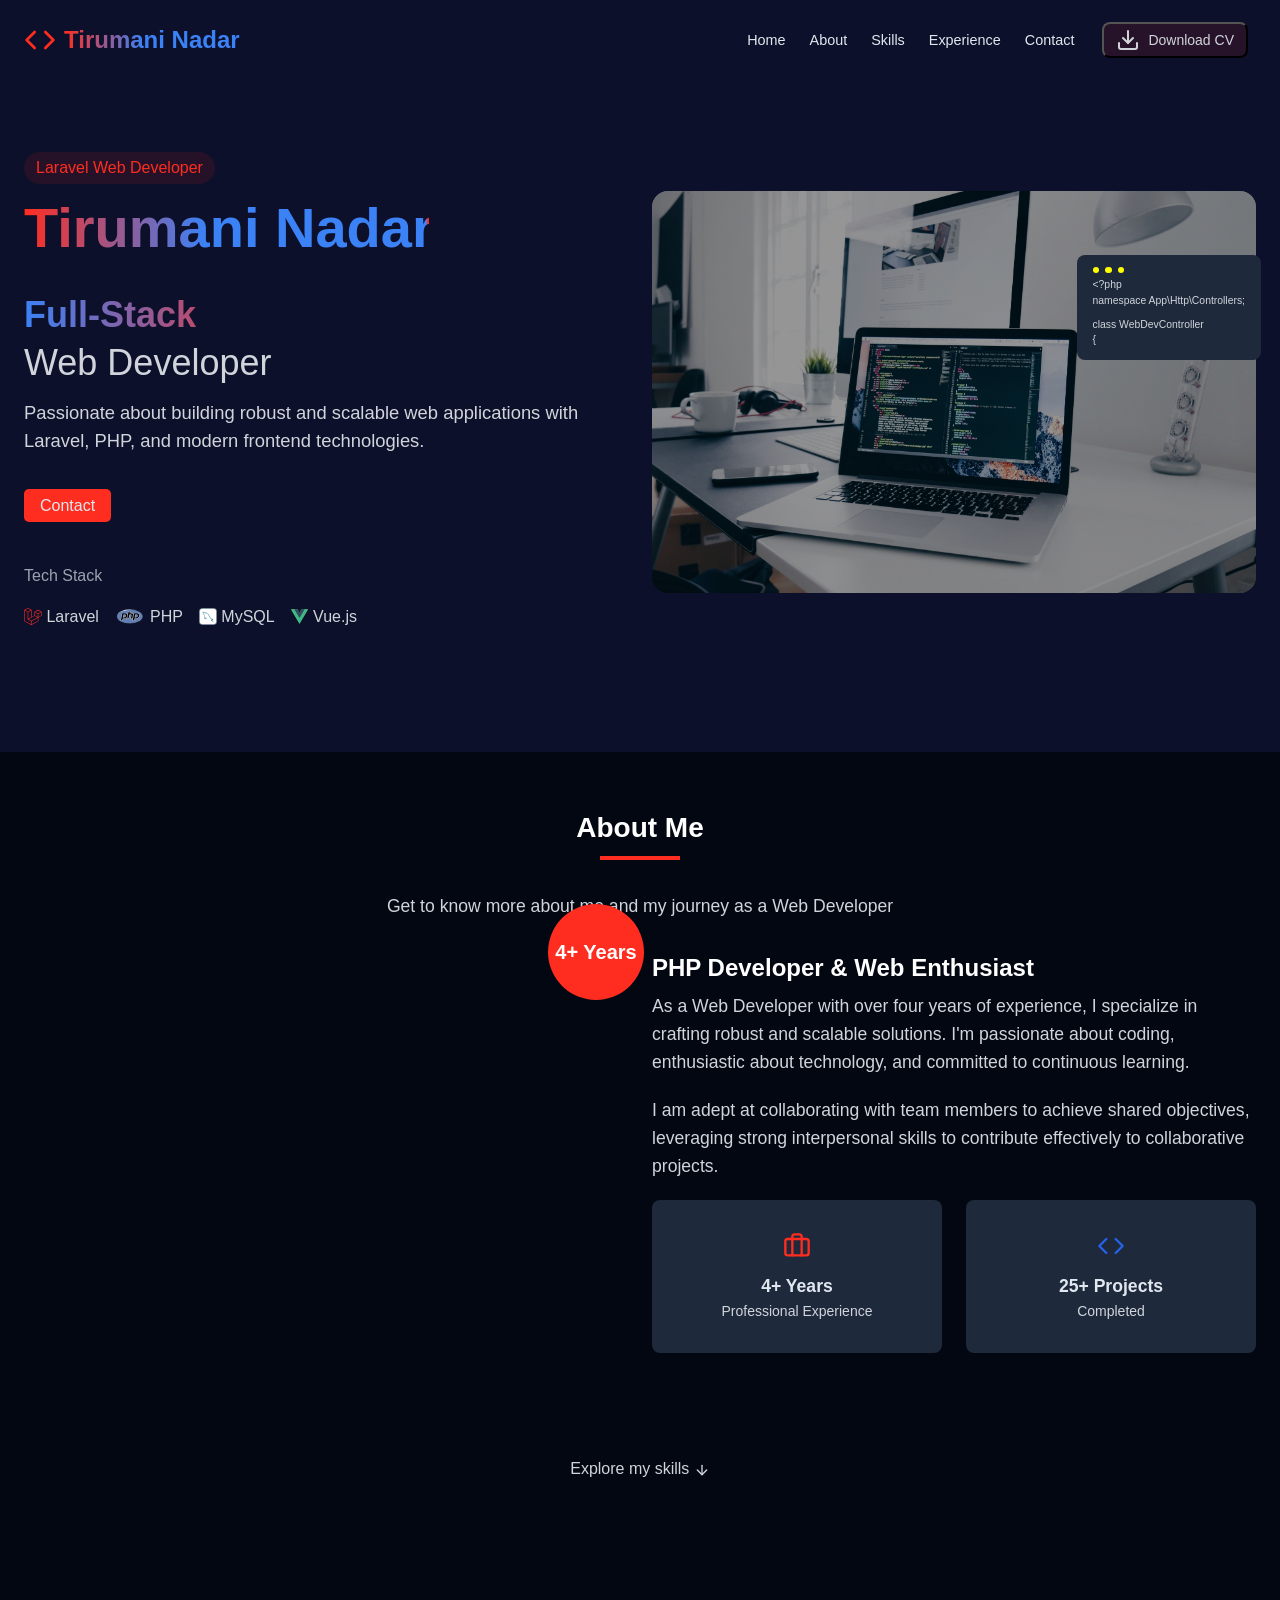
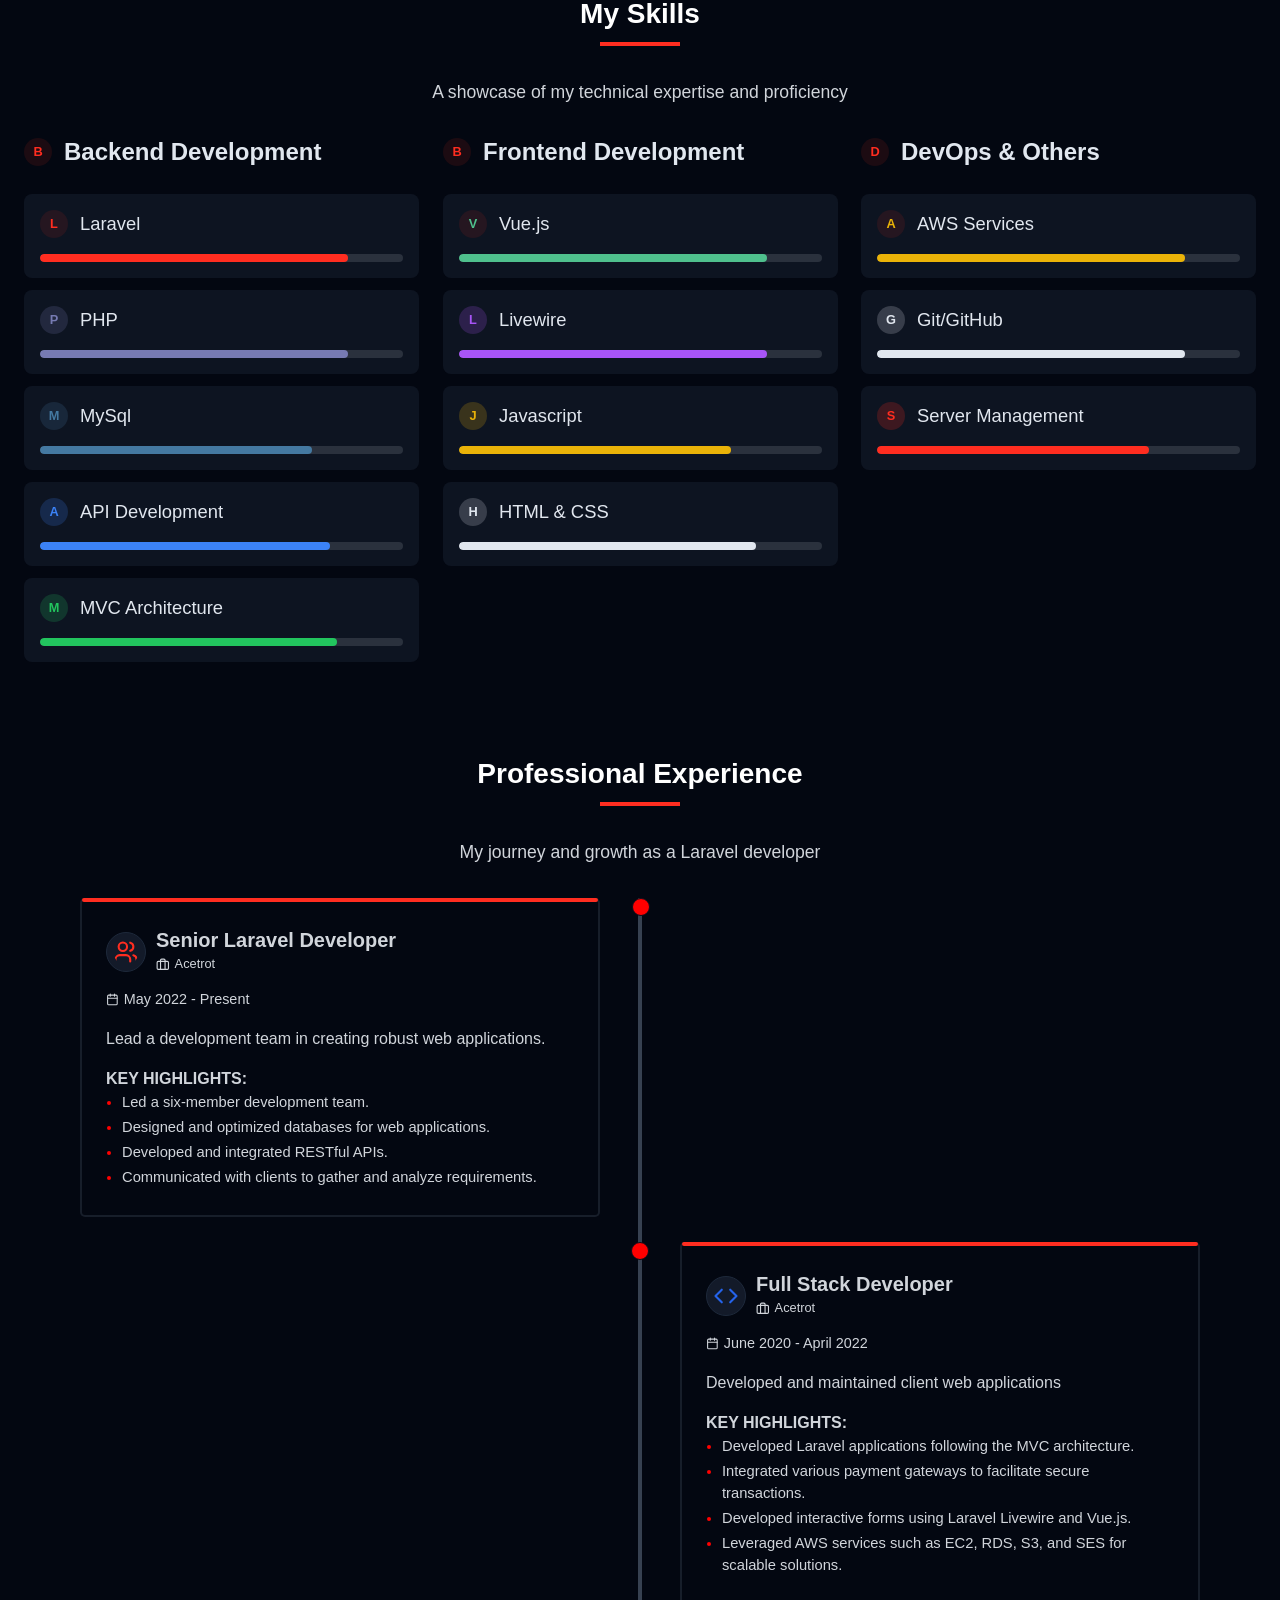
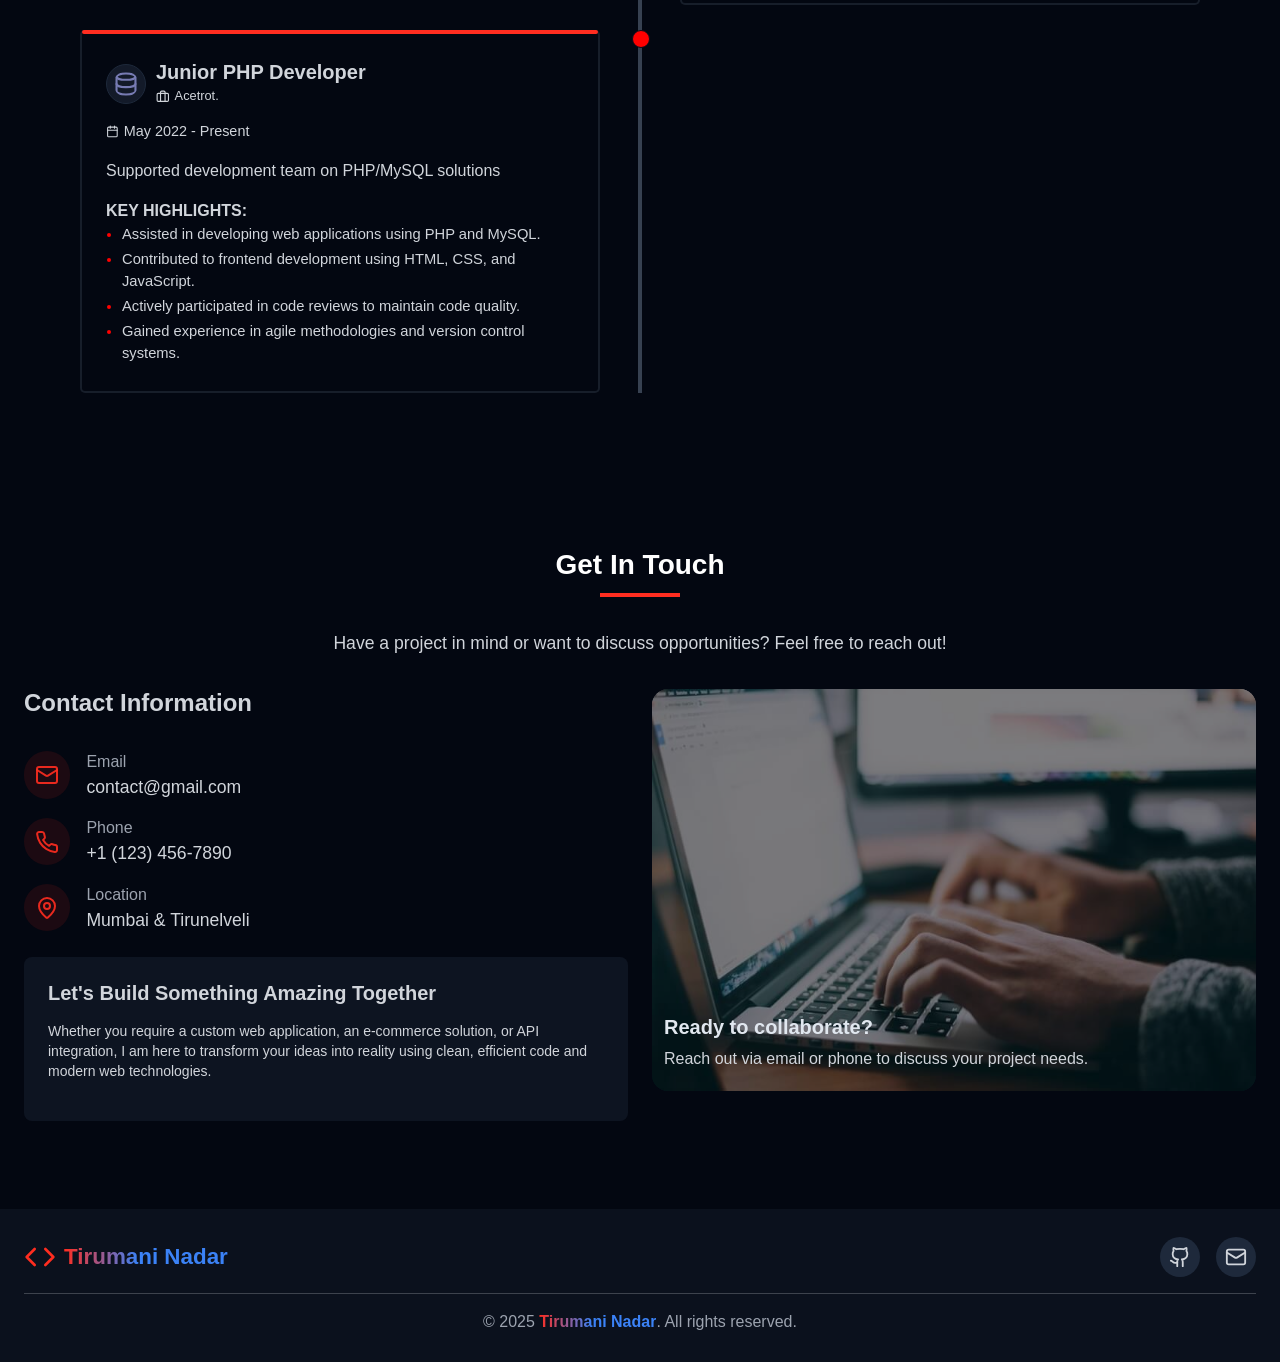
==== index.html @ fd8ce82b "text fix" ====
<!DOCTYPE html>
<html lang="en">

<head>
    <meta charset="UTF-8">
    <meta name="viewport" content="width=device-width, initial-scale=1.0">
    <title>Portpolio</title>
    <link href="https://cdn.jsdelivr.net/npm/bootstrap@5.3.5/dist/css/bootstrap.min.css" rel="stylesheet"
        integrity="sha384-SgOJa3DmI69IUzQ2PVdRZhwQ+dy64/BUtbMJw1MZ8t5HZApcHrRKUc4W0kG879m7" crossorigin="anonymous">


    <link rel="apple-touch-icon" sizes="180x180" href="./icons/fav/apple-touch-icon.png">
    <link rel="icon" type="image/png" sizes="32x32" href="./icons/fav/favicon-32x32.png">
    <link rel="icon" type="image/png" sizes="16x16" href="./icons/fav/favicon-16x16.png">
    <link rel="manifest" href="./icons/fav/site.webmanifest">

    <link rel="stylesheet" href="./css/style.css">
    <link rel="stylesheet" href="./css/style-tablet.css">
    <link rel="stylesheet" href="./css/style-mobile.css">
    <link rel="stylesheet" href="./css/style-desktop-only.css">
</head>

<body>

    <main>

        <section class="nav_section">
            <div class="nav_main">
                <div class="nav_1">
                    <a href="" class="text-decoration-none">
                        <svg xmlns="http://www.w3.org/2000/svg" width="24" height="24" viewBox="0 0 24 24" fill="none"
                            stroke="currentColor" stroke-width="2" stroke-linecap="round" stroke-linejoin="round"
                            class="nav_arrow">
                            <polyline points="16 18 22 12 16 6"></polyline>
                            <polyline points="8 6 2 12 8 18"></polyline>
                        </svg>
                        <span class="nav_main_text">Tirumani Nadar
                        </span>
                    </a>
                </div>
                <div class="nav_2">
                    <input class="side-menu" type="checkbox" id="side-menu" />
                    <label class="hamb" for="side-menu"><span class="hamb-line"></span></label>
                    <div class="nav_list">
                        <ul>
                            <li><a href="#main_section">Home</a></li>
                            <li><a href="#about_section">About</a></li>
                            <li><a href="#skills_section">Skills</a></li>
                            <li><a href="#exp_section">Experience</a></li>
                            <li><a href="#con_section">Contact</a></li>
                        </ul>
                        <div class="cv">
                            <a href="./files/Resume2025.pdf" target="_blank">
                                <button class="">
                                    <svg xmlns="http://www.w3.org/2000/svg" width="24" height="24" viewBox="0 0 24 24"
                                        fill="none" stroke="currentColor" stroke-width="2" stroke-linecap="round"
                                        stroke-linejoin="round" class="lucide lucide-download mr-2 h-4 w-4">
                                        <path d="M21 15v4a2 2 0 0 1-2 2H5a2 2 0 0 1-2-2v-4"></path>
                                        <polyline points="7 10 12 15 17 10"></polyline>
                                        <line x1="12" x2="12" y1="15" y2="3"></line>
                                    </svg>
                                    <span>Download CV</span>
                                </button>
                            </a>
                        </div>
                    </div>
                </div>
            </div>
        </section>

        <section class="main_section" id="main_section">
            <div class="main_container">
                <div class="row align-items-center mt-1 mt-md-4 mb-4">
                    <div class="col-md-6 cust-animation-div">
                        <p class="lwd_main">Laravel Web Developer</p>
                        <h1 class="tn_main text-typing">Tirumani Nadar</h1>
                        <h4 class="fs_main">Full-Stack</h4>
                        <h4 class="wd_main mb-3">Web Developer</h4>
                        <p class="desc_main pb-3">Passionate about building robust and scalable web applications with
                            Laravel, PHP, and modern
                            frontend technologies.</p>
                        <div class="btns mt-4 mb-5">
                            <a href="" class="cbtn cbtn-danger">Contact</a>
                        </div>
                        <div class="">
                            <h6 class="ts_main">Tech Stack</h6>
                            <div class="ts_list_div">
                                <div class="ts_list">
                                    <img src="img/laravel.svg" alt="">
                                    <p>Laravel</p>
                                </div>
                                <div class="ts_list">
                                    <img src="img/php.svg" alt="" class="php_svg">
                                    <p>PHP</p>
                                </div>
                                <div class="ts_list">
                                    <img src="img/mysql.svg" alt="">
                                    <p>MySQL</p>
                                </div>
                                <div class="ts_list">
                                    <img src="img/vue-js.svg" alt="">
                                    <p>Vue.js</p>
                                </div>
                            </div>
                        </div>
                    </div>
                    <div class="col-md-6 d-none d-md-block cust-animation-div">
                        <div class="main_img_div">
                            <img src="img/main.jpg" class="main_img" alt="">
                            <div class="main-img-overlay"></div>
                            <div class="main_img_card">
                                <div class="main_img_card_circle_div">
                                    <div class="red_circle"></div>
                                    <div class="yellow_circle"></div>
                                    <div class="green_circle"></div>
                                </div>
                                <div>
                                    <p class="mt-1 mb-0">
                                        &lt;?php <br>
                                        <span>namespace App\Http\Controllers;</span>
                                    </p>
                                    <p class="mb-0 mt-2">class WebDevController<br>{</p>
                                </div>
                            </div>
                        </div>
                    </div>
                </div>
            </div>
        </section>

        <section class="about_section" id="about_section">
            <div class="about_container pb-5">
                <h4 class="c_heading">About Me</h4>
                <p class="c_line"></p>
                <p class="c_description">Get to know more about me and my journey as a Web Developer</p>

                <div class="row pb-5">
                    <div class="col-md-6 mb-4 mb-md-0 cust-animation-div">
                        <div class="about_img_div">
                            <img src="img/about.jpg" alt="" class="about_img">
                            <div class="about_img_circle">4+ Years</div>
                        </div>
                    </div>
                    <div class="col-md-6 mt-5 mt-md-0 cust-animation-div">
                        <h5 class="cont_heading">PHP Developer & Web Enthusiast</h5>
                        <p class="cont_desc">As a Web Developer with over four years of experience, I specialize in
                            crafting robust and scalable solutions. I'm passionate about coding, enthusiastic about
                            technology, and committed to continuous learning.
                        </p>
                        <p class="cont_desc">I am adept at collaborating with team members to achieve shared objectives,
                            leveraging strong interpersonal skills to contribute effectively to collaborative projects.
                        </p>

                        <div class="row">
                            <div class="col-md-6">
                                <div class="as_cont">
                                    <svg xmlns="http://www.w3.org/2000/svg" width="24" height="24" viewBox="0 0 24 24"
                                        fill="none" stroke="currentColor" stroke-width="2" stroke-linecap="round"
                                        stroke-linejoin="round" class="ase_icon"
                                        data-lov-id="src/components/About.tsx:51:20" data-lov-name="BriefcaseIcon"
                                        data-component-path="src/components/About.tsx" data-component-line="51"
                                        data-component-file="About.tsx" data-component-name="BriefcaseIcon"
                                        data-component-content="%7B%22className%22%3A%22w-6%20h-6%20text-laravel%22%7D">
                                        <path d="M16 20V4a2 2 0 0 0-2-2h-4a2 2 0 0 0-2 2v16"></path>
                                        <rect width="20" height="14" x="2" y="6" rx="2"></rect>
                                    </svg>
                                    <h5 class="as_heading">4+ Years</h5>
                                    <p class="as_description mb-0">Professional Experience</p>
                                </div>
                            </div>
                            <div class="col-md-6">
                                <div class="as_cont">
                                    <svg xmlns="http://www.w3.org/2000/svg" width="24" height="24" viewBox="0 0 24 24"
                                        fill="none" stroke="currentColor" stroke-width="2" stroke-linecap="round"
                                        stroke-linejoin="round" class="asp_icon"
                                        data-lov-id="src/components/About.tsx:61:20" data-lov-name="Code"
                                        data-component-path="src/components/About.tsx" data-component-line="61"
                                        data-component-file="About.tsx" data-component-name="Code"
                                        data-component-content="%7B%22className%22%3A%22w-6%20h-6%20text-blue-600%22%7D">
                                        <polyline points="16 18 22 12 16 6"></polyline>
                                        <polyline points="8 6 2 12 8 18"></polyline>
                                    </svg>
                                    <h5 class="as_heading">25+ Projects</h5>
                                    <p class="as_description mb-0">Completed</p>
                                </div>
                            </div>
                        </div>
                    </div>
                </div>
                <div class="a_end mt-4 pb-2 cust-animation-div">
                    <a href="#skills_section">
                        <span>Explore my skills
                        </span>
                        <svg xmlns="http://www.w3.org/2000/svg" width="24" height="24" viewBox="0 0 24 24" fill="none"
                            stroke="currentColor" stroke-width="2" stroke-linecap="round" stroke-linejoin="round"
                            class="ems_svg animate-bounce" data-lov-id="src/components/About.tsx:74:12"
                            data-lov-name="ArrowDown" data-component-path="src/components/About.tsx"
                            data-component-line="74" data-component-file="About.tsx" data-component-name="ArrowDown"
                            data-component-content="%7B%22className%22%3A%22w-4%20h-4%20animate-bounce%22%7D">
                            <path d="M12 5v14"></path>
                            <path d="m19 12-7 7-7-7"></path>
                        </svg>
                    </a>
                </div>
            </div>
        </section>

        <section class="skills_section" id="skills_section">
            <div class="skills_container pb-1 pb-md-4">
                <h4 class="c_heading">My Skills</h4>
                <p class="c_line"></p>
                <p class="c_description">A showcase of my technical expertise and proficiency</p>

                <div class="skill_div">
                    <div class="row">

                        <div class="col-md-4 mb-5 mb-md-0 cust-animation-div">
                            <div class="sk_heading d-flex align-items-center">
                                <div class="sk_inital">
                                    <span>B</span>
                                </div>
                                <p class="mb-0">Backend Development</p>
                            </div>

                            <div class="sk_list_div">
                                <div class="sk_list_card">
                                    <div class="d-flex align-items-center">
                                        <div class="sk_inital bg-sk-red-50">
                                            <span class="text-sk-red-100">L</span>
                                        </div>
                                        <p class="mb-0">Laravel</p>
                                    </div>
                                    <div class="sk_range_div">
                                        <div class="sk_range bg-sk-red-100" style="width: 85%;"></div>
                                    </div>
                                </div>
                                <div class="sk_list_card">
                                    <div class="d-flex align-items-center">
                                        <div class="sk_inital bg-sk-light-voilet-20">
                                            <span class="text-sk-light-voilet-100">P</span>
                                        </div>
                                        <p class="mb-0">PHP</p>
                                    </div>
                                    <div class="sk_range_div">
                                        <div class="sk_range bg-sk-light-voilet-100" style="width: 85%;"></div>
                                    </div>
                                </div>
                                <div class="sk_list_card">
                                    <div class="d-flex align-items-center">
                                        <div class="sk_inital bg-sk-light-blue-20">
                                            <span class="text-sk-light-blue-100">M</span>
                                        </div>
                                        <p class="mb-0">MySql</p>
                                    </div>
                                    <div class="sk_range_div">
                                        <div class="sk_range bg-sk-light-blue-100" style="width: 75%;"></div>
                                    </div>
                                </div>
                                <div class="sk_list_card">
                                    <div class="d-flex align-items-center">
                                        <div class="sk_inital bg-sk-dark-blue-20">
                                            <span class="text-sk-dark-blue-100">A</span>
                                        </div>
                                        <p class="mb-0">API Development</p>
                                    </div>
                                    <div class="sk_range_div">
                                        <div class="sk_range bg-sk-dark-blue-100" style="width: 80%;"></div>
                                    </div>
                                </div>
                                <div class="sk_list_card">
                                    <div class="d-flex align-items-center">
                                        <div class="sk_inital bg-sk-dark-green-20">
                                            <span class="text-sk-dark-green-100">M</span>
                                        </div>
                                        <p class="mb-0">MVC Architecture</p>
                                    </div>
                                    <div class="sk_range_div">
                                        <div class="sk_range bg-sk-dark-green-100" style="width: 82%;"></div>
                                    </div>
                                </div>

                            </div>
                        </div>

                        <div class="col-md-4 mb-5 mb-md-0 cust-animation-div">
                            <div class="sk_heading d-flex align-items-center">
                                <div class="sk_inital">
                                    <span>B</span>
                                </div>
                                <p class="mb-0">Frontend Development</p>
                            </div>

                            <div class="sk_list_div">
                                <div class="sk_list_card">
                                    <div class="d-flex align-items-center">
                                        <div class="sk_inital bg-sk-green-50">
                                            <span class="text-sk-green-100">V</span>
                                        </div>
                                        <p class="mb-0">Vue.js</p>
                                    </div>
                                    <div class="sk_range_div">
                                        <div class="sk_range bg-sk-green-100" style="width: 85%;"></div>
                                    </div>
                                </div>
                                <div class="sk_list_card">
                                    <div class="d-flex align-items-center">
                                        <div class="sk_inital bg-sk-voilet-20">
                                            <span class="text-sk-voilet-100">L</span>
                                        </div>
                                        <p class="mb-0">Livewire</p>
                                    </div>
                                    <div class="sk_range_div">
                                        <div class="sk_range bg-sk-voilet-100" style="width: 85%;"></div>
                                    </div>
                                </div>
                                <div class="sk_list_card">
                                    <div class="d-flex align-items-center">
                                        <div class="sk_inital bg-sk-yellow-20">
                                            <span class="text-sk-yellow-100">J</span>
                                        </div>
                                        <p class="mb-0">Javascript</p>
                                    </div>
                                    <div class="sk_range_div">
                                        <div class="sk_range bg-sk-yellow-100" style="width: 75%;"></div>
                                    </div>
                                </div>
                                <!-- <div class="sk_list_card">
                                    <div class="d-flex align-items-center">
                                        <div class="sk_inital bg-sk-light-green-20">
                                            <span class="text-sk-light-green-100">T</span>
                                        </div>
                                        <p class="mb-0">Tailwind CSS</p>
                                    </div>
                                    <div class="sk_range_div">
                                        <div class="sk_range bg-sk-light-green-100" style="width: 80%;"></div>
                                    </div>
                                </div> -->
                                <div class="sk_list_card">
                                    <div class="d-flex align-items-center">
                                        <div class="sk_inital bg-sk-white-20">
                                            <span class="text-sk-white-100">H</span>
                                        </div>
                                        <p class="mb-0">HTML & CSS</p>
                                    </div>
                                    <div class="sk_range_div">
                                        <div class="sk_range bg-sk-white-100" style="width: 82%;"></div>
                                    </div>
                                </div>

                            </div>
                        </div>

                        <div class="col-md-4 mb-0 mb-md-0 cust-animation-div">
                            <div class="sk_heading d-flex align-items-center">
                                <div class="sk_inital">
                                    <span>D</span>
                                </div>
                                <p class="mb-0">DevOps & Others</p>
                            </div>

                            <div class="sk_list_div">
                                <div class="sk_list_card">
                                    <div class="d-flex align-items-center">
                                        <div class="sk_inital bg-sk-yellow-50">
                                            <span class="text-sk-yellow-100">A</span>
                                        </div>
                                        <p class="mb-0">AWS Services</p>
                                    </div>
                                    <div class="sk_range_div">
                                        <div class="sk_range bg-sk-yellow-100" style="width: 85%;"></div>
                                    </div>
                                </div>
                                <div class="sk_list_card">
                                    <div class="d-flex align-items-center">
                                        <div class="sk_inital bg-sk-white-20">
                                            <span class="text-sk-white-100">G</span>
                                        </div>
                                        <p class="mb-0">Git/GitHub</p>
                                    </div>
                                    <div class="sk_range_div">
                                        <div class="sk_range bg-sk-white-100" style="width: 85%;"></div>
                                    </div>
                                </div>
                                <div class="sk_list_card">
                                    <div class="d-flex align-items-center">
                                        <div class="sk_inital bg-sk-red-20">
                                            <span class="text-sk-red-100">S</span>
                                        </div>
                                        <p class="mb-0">Server Management</p>
                                    </div>
                                    <div class="sk_range_div">
                                        <div class="sk_range bg-sk-red-100" style="width: 75%;"></div>
                                    </div>
                                </div>

                            </div>
                        </div>

                    </div>

                </div>
            </div>
        </section>

        <section class="exp_section" id="exp_section">
            <div class="exp_container pb-1 pb-md-5">
                <h4 class="c_heading">Professional Experience</h4>
                <p class="c_line"></p>
                <p class="c_description">My journey and growth as a Laravel developer</p>
                <div class="pb-0 pb-md-5">
                    <div class="timeline">

                        <div class="timeline-item timeline-left">
                            <div class="timeline_card cust-animation-div">
                                <div class="timeline_red_line"></div>
                                <div class="timeline_card_content">
                                    <div class="d-flex mb-0">
                                        <svg xmlns="http://www.w3.org/2000/svg" width="24" height="24"
                                            viewBox="0 0 24 24" fill="none" stroke="currentColor" stroke-width="2"
                                            stroke-linecap="round" stroke-linejoin="round" class="exp_icon"
                                            data-lov-id="src/components/Experience.tsx:30:12" data-lov-name="Users"
                                            data-component-path="src/components/Experience.tsx" data-component-line="30"
                                            data-component-file="Experience.tsx" data-component-name="Users"
                                            data-component-content="%7B%22className%22%3A%22h-6%20w-6%20text-laravel%22%7D">
                                            <path d="M16 21v-2a4 4 0 0 0-4-4H6a4 4 0 0 0-4 4v2"></path>
                                            <circle cx="9" cy="7" r="4"></circle>
                                            <path d="M22 21v-2a4 4 0 0 0-3-3.87"></path>
                                            <path d="M16 3.13a4 4 0 0 1 0 7.75"></path>
                                        </svg>
                                        <div>
                                            <h3 class="mb-0">Senior Laravel Developer</h3>
                                            <div class="d-flex cust-exp-off">
                                                <svg xmlns="http://www.w3.org/2000/svg" width="24" height="24"
                                                    viewBox="0 0 24 24" fill="none" stroke="currentColor"
                                                    stroke-width="2" stroke-linecap="round" stroke-linejoin="round"
                                                    class="exp-case-icon"
                                                    data-lov-id="src/components/Experience.tsx:102:30"
                                                    data-lov-name="BriefcaseIcon"
                                                    data-component-path="src/components/Experience.tsx"
                                                    data-component-line="102" data-component-file="Experience.tsx"
                                                    data-component-name="BriefcaseIcon"
                                                    data-component-content="%7B%22className%22%3A%22h-4%20w-4%20text-gray-400%20mr-1%22%7D">
                                                    <path d="M16 20V4a2 2 0 0 0-2-2h-4a2 2 0 0 0-2 2v16"></path>
                                                    <rect width="20" height="14" x="2" y="6" rx="2"></rect>
                                                </svg>
                                                <p>Acetrot</p>
                                            </div>
                                        </div>
                                    </div>
                                    <div class="exp_off">
                                        <svg xmlns="http://www.w3.org/2000/svg" width="24" height="24"
                                            viewBox="0 0 24 24" fill="none" stroke="currentColor" stroke-width="2"
                                            stroke-linecap="round" stroke-linejoin="round" class=""
                                            data-lov-id="src/components/Experience.tsx:110:26"
                                            data-lov-name="CalendarIcon"
                                            data-component-path="src/components/Experience.tsx"
                                            data-component-line="110" data-component-file="Experience.tsx"
                                            data-component-name="CalendarIcon"
                                            data-component-content="%7B%22className%22%3A%22h-4%20w-4%20text-gray-400%20mr-2%22%7D">
                                            <path d="M8 2v4"></path>
                                            <path d="M16 2v4"></path>
                                            <rect width="18" height="18" x="3" y="4" rx="2"></rect>
                                            <path d="M3 10h18"></path>
                                        </svg>
                                        <p>May 2022 - Present</p>
                                    </div>
                                    <p>Lead a development team in creating robust web applications.</p>
                                    <strong class="mb-5">KEY HIGHLIGHTS:</strong>
                                    <ul class="exp_details_list">
                                        <li>Led a six-member development team.</li>
                                        <li>Designed and optimized databases for web applications.</li>
                                        <li>Developed and integrated RESTful APIs.</li>
                                        <li>Communicated with clients to gather and analyze requirements.</li>
                                    </ul>
                                </div>
                            </div>
                        </div>

                        <div class="timeline-item timeline-right">
                            <div class="timeline_card cust-animation-div">
                                <div class="timeline_red_line"></div>
                                <div class="timeline_card_content">
                                    <div class="d-flex mb-0">
                                        <svg xmlns="http://www.w3.org/2000/svg" width="24" height="24"
                                            viewBox="0 0 24 24" fill="none" stroke="currentColor" stroke-width="2"
                                            stroke-linecap="round" stroke-linejoin="round" class="exp_icon ico-blue"
                                            data-lov-id="src/components/Experience.tsx:44:12" data-lov-name="Code"
                                            data-component-path="src/components/Experience.tsx" data-component-line="44"
                                            data-component-file="Experience.tsx" data-component-name="Code"
                                            data-component-content="%7B%22className%22%3A%22h-6%20w-6%20text-blue-600%22%7D">
                                            <polyline points="16 18 22 12 16 6"></polyline>
                                            <polyline points="8 6 2 12 8 18"></polyline>
                                        </svg>
                                        <div>
                                            <h3 class="mb-0">Full Stack Developer</h3>
                                            <div class="d-flex cust-exp-off">
                                                <svg xmlns="http://www.w3.org/2000/svg" width="24" height="24"
                                                    viewBox="0 0 24 24" fill="none" stroke="currentColor"
                                                    stroke-width="2" stroke-linecap="round" stroke-linejoin="round"
                                                    class="exp-case-icon"
                                                    data-lov-id="src/components/Experience.tsx:102:30"
                                                    data-lov-name="BriefcaseIcon"
                                                    data-component-path="src/components/Experience.tsx"
                                                    data-component-line="102" data-component-file="Experience.tsx"
                                                    data-component-name="BriefcaseIcon"
                                                    data-component-content="%7B%22className%22%3A%22h-4%20w-4%20text-gray-400%20mr-1%22%7D">
                                                    <path d="M16 20V4a2 2 0 0 0-2-2h-4a2 2 0 0 0-2 2v16"></path>
                                                    <rect width="20" height="14" x="2" y="6" rx="2"></rect>
                                                </svg>
                                                <p>Acetrot</p>
                                            </div>
                                        </div>
                                    </div>
                                    <div class="exp_off">
                                        <svg xmlns="http://www.w3.org/2000/svg" width="24" height="24"
                                            viewBox="0 0 24 24" fill="none" stroke="currentColor" stroke-width="2"
                                            stroke-linecap="round" stroke-linejoin="round" class=""
                                            data-lov-id="src/components/Experience.tsx:110:26"
                                            data-lov-name="CalendarIcon"
                                            data-component-path="src/components/Experience.tsx"
                                            data-component-line="110" data-component-file="Experience.tsx"
                                            data-component-name="CalendarIcon"
                                            data-component-content="%7B%22className%22%3A%22h-4%20w-4%20text-gray-400%20mr-2%22%7D">
                                            <path d="M8 2v4"></path>
                                            <path d="M16 2v4"></path>
                                            <rect width="18" height="18" x="3" y="4" rx="2"></rect>
                                            <path d="M3 10h18"></path>
                                        </svg>
                                        <p>June 2020 - April 2022</p>
                                    </div>
                                    <p>Developed and maintained client web applications</p>
                                    <strong class="mb-5">KEY HIGHLIGHTS:</strong>
                                    <ul class="exp_details_list">
                                        <li>Developed Laravel applications following the MVC architecture.</li>
                                        <li>Integrated various payment gateways to facilitate secure transactions.</li>
                                        <li>Developed interactive forms using Laravel Livewire and Vue.js.</li>
                                        <li>Leveraged AWS services such as EC2, RDS, S3, and SES for scalable solutions.
                                        </li>
                                    </ul>
                                </div>
                            </div>
                        </div>

                        <div class="timeline-item timeline-left">
                            <div class="timeline_card cust-animation-div">
                                <div class="timeline_red_line"></div>
                                <div class="timeline_card_content">
                                    <div class="d-flex mb-0">
                                        <svg xmlns="http://www.w3.org/2000/svg" width="24" height="24"
                                            viewBox="0 0 24 24" fill="none" stroke="currentColor" stroke-width="2"
                                            stroke-linecap="round" stroke-linejoin="round" class="exp_icon ico-voilet"
                                            data-lov-id="src/components/Experience.tsx:58:12" data-lov-name="Database"
                                            data-component-path="src/components/Experience.tsx" data-component-line="58"
                                            data-component-file="Experience.tsx" data-component-name="Database"
                                            data-component-content="%7B%22className%22%3A%22h-6%20w-6%20text-php%22%7D">
                                            <ellipse cx="12" cy="5" rx="9" ry="3"></ellipse>
                                            <path d="M3 5V19A9 3 0 0 0 21 19V5"></path>
                                            <path d="M3 12A9 3 0 0 0 21 12"></path>
                                        </svg>
                                        <div>
                                            <h3 class="mb-0">Junior PHP Developer</h3>
                                            <div class="d-flex cust-exp-off">
                                                <svg xmlns="http://www.w3.org/2000/svg" width="24" height="24"
                                                    viewBox="0 0 24 24" fill="none" stroke="currentColor"
                                                    stroke-width="2" stroke-linecap="round" stroke-linejoin="round"
                                                    class="exp-case-icon"
                                                    data-lov-id="src/components/Experience.tsx:102:30"
                                                    data-lov-name="BriefcaseIcon"
                                                    data-component-path="src/components/Experience.tsx"
                                                    data-component-line="102" data-component-file="Experience.tsx"
                                                    data-component-name="BriefcaseIcon"
                                                    data-component-content="%7B%22className%22%3A%22h-4%20w-4%20text-gray-400%20mr-1%22%7D">
                                                    <path d="M16 20V4a2 2 0 0 0-2-2h-4a2 2 0 0 0-2 2v16"></path>
                                                    <rect width="20" height="14" x="2" y="6" rx="2"></rect>
                                                </svg>
                                                <p>Acetrot.</p>
                                            </div>
                                        </div>
                                    </div>
                                    <div class="exp_off">
                                        <svg xmlns="http://www.w3.org/2000/svg" width="24" height="24"
                                            viewBox="0 0 24 24" fill="none" stroke="currentColor" stroke-width="2"
                                            stroke-linecap="round" stroke-linejoin="round" class=""
                                            data-lov-id="src/components/Experience.tsx:110:26"
                                            data-lov-name="CalendarIcon"
                                            data-component-path="src/components/Experience.tsx"
                                            data-component-line="110" data-component-file="Experience.tsx"
                                            data-component-name="CalendarIcon"
                                            data-component-content="%7B%22className%22%3A%22h-4%20w-4%20text-gray-400%20mr-2%22%7D">
                                            <path d="M8 2v4"></path>
                                            <path d="M16 2v4"></path>
                                            <rect width="18" height="18" x="3" y="4" rx="2"></rect>
                                            <path d="M3 10h18"></path>
                                        </svg>
                                        <p>May 2022 - Present</p>
                                    </div>
                                    <p>Supported development team on PHP/MySQL solutions</p>
                                    <strong class="mb-5">KEY HIGHLIGHTS:</strong>
                                    <ul class="exp_details_list">
                                        <li>Assisted in developing web applications using PHP and MySQL.</li>
                                        <li>Contributed to frontend development using HTML, CSS, and JavaScript.</li>
                                        <li>Actively participated in code reviews to maintain code quality.</li>
                                        <li>Gained experience in agile methodologies and version control systems.</li>
                                    </ul>
                                </div>
                            </div>
                        </div>

                    </div>
                </div>
            </div>
        </section>

        <section class="con_section" id="con_section">
            <div class="con_container pb-1 pb-md-4">
                <h3 class="c_heading">Get In Touch</h3>
                <p class="c_line"></p>
                <p class="c_description">Have a project in mind or want to discuss opportunities? Feel free to reach
                    out!</p>
                <div class="pb-0 pb-md-5">
                    <dic class="row">
                        <div class="col-md-6 cust-animation-div con-div-1">
                            <div>
                                <h4 class="con_head_1">Contact Information</h4>
                                <div class="mb-3">
                                    <div class="d-flex align-items-center">
                                        <div class="con_ico">
                                            <svg xmlns="http://www.w3.org/2000/svg" width="24" height="24"
                                                viewBox="0 0 24 24" fill="none" stroke="currentColor" stroke-width="2"
                                                stroke-linecap="round" stroke-linejoin="round"
                                                class="lucide lucide-mail h-5 w-5 text-laravel"
                                                data-lov-id="src/components/Contact.tsx:61:18" data-lov-name="Mail"
                                                data-component-path="src/components/Contact.tsx"
                                                data-component-line="61" data-component-file="Contact.tsx"
                                                data-component-name="Mail"
                                                data-component-content="%7B%22className%22%3A%22h-5%20w-5%20text-laravel%22%7D">
                                                <rect width="20" height="16" x="2" y="4" rx="2"></rect>
                                                <path d="m22 7-8.97 5.7a1.94 1.94 0 0 1-2.06 0L2 7"></path>
                                            </svg>
                                        </div>
                                        <div class="">
                                            <p class="ct_head_sub_1">Email</p>
                                            <p class="ct_head_sub_2"><a href="">contact@gmail.com</a></p>
                                        </div>
                                    </div>
                                </div>
                                <div class="mb-3">
                                    <div class="d-flex align-items-center">
                                        <div class="con_ico">
                                            <svg xmlns="http://www.w3.org/2000/svg" width="24" height="24"
                                                viewBox="0 0 24 24" fill="none" stroke="currentColor" stroke-width="2"
                                                stroke-linecap="round" stroke-linejoin="round"
                                                class="lucide lucide-phone h-5 w-5 text-laravel"
                                                data-lov-id="src/components/Contact.tsx:71:18" data-lov-name="Phone"
                                                data-component-path="src/components/Contact.tsx"
                                                data-component-line="71" data-component-file="Contact.tsx"
                                                data-component-name="Phone"
                                                data-component-content="%7B%22className%22%3A%22h-5%20w-5%20text-laravel%22%7D">
                                                <path
                                                    d="M22 16.92v3a2 2 0 0 1-2.18 2 19.79 19.79 0 0 1-8.63-3.07 19.5 19.5 0 0 1-6-6 19.79 19.79 0 0 1-3.07-8.67A2 2 0 0 1 4.11 2h3a2 2 0 0 1 2 1.72 12.84 12.84 0 0 0 .7 2.81 2 2 0 0 1-.45 2.11L8.09 9.91a16 16 0 0 0 6 6l1.27-1.27a2 2 0 0 1 2.11-.45 12.84 12.84 0 0 0 2.81.7A2 2 0 0 1 22 16.92z">
                                                </path>
                                            </svg>
                                        </div>
                                        <div class="">
                                            <p class="ct_head_sub_1">Phone</p>
                                            <p class="ct_head_sub_2"><a href="">+1 (123) 456-7890</a></p>
                                        </div>
                                    </div>
                                </div>
                                <div class="mb-4">
                                    <div class="d-flex align-items-center">
                                        <div class="con_ico">
                                            <svg xmlns="http://www.w3.org/2000/svg" width="24" height="24"
                                                viewBox="0 0 24 24" fill="none" stroke="currentColor" stroke-width="2"
                                                stroke-linecap="round" stroke-linejoin="round"
                                                class="lucide lucide-map-pin h-5 w-5 text-laravel"
                                                data-lov-id="src/components/Contact.tsx:81:18" data-lov-name="MapPin"
                                                data-component-path="src/components/Contact.tsx"
                                                data-component-line="81" data-component-file="Contact.tsx"
                                                data-component-name="MapPin"
                                                data-component-content="%7B%22className%22%3A%22h-5%20w-5%20text-laravel%22%7D">
                                                <path
                                                    d="M20 10c0 4.993-5.539 10.193-7.399 11.799a1 1 0 0 1-1.202 0C9.539 20.193 4 14.993 4 10a8 8 0 0 1 16 0">
                                                </path>
                                                <circle cx="12" cy="10" r="3"></circle>
                                            </svg>
                                        </div>
                                        <div class="">
                                            <p class="ct_head_sub_1">Location</p>
                                            <p class="ct_head_sub_2">Mumbai & Tirunelveli</p>
                                        </div>
                                    </div>
                                </div>
                                <div class="mb-3 mt-4">
                                    <div class="con-desc mb-5 mb-md-0">
                                        <h5>Let's Build Something Amazing Together</h5>
                                        <p>Whether you require a custom web application, an e-commerce solution, or API
                                            integration, I am here to transform your ideas into reality using clean,
                                            efficient code and modern web technologies.</p>
                                    </div>
                                </div>
                            </div>
                        </div>
                        <div class="col-md-6 cust-animation-div con-div-2">
                            <div class="con_image_div">
                                <img src="./img/con-1.jpg" class="con-img" alt="">
                                <div class="con-img-overlay"></div>
                                <div class="con-img-txt">
                                    <h5>Ready to collaborate?</h5>
                                    <p>Reach out via email or phone to discuss your project needs.</p>
                                </div>
                            </div>
                        </div>
                    </dic>
                </div>
            </div>
        </section>

        <section class="footer_section">
            <div class="footer_section_2">
                <div class="footer_container">
                    <div class="footer_con_one">
                        <a href="" class="d-flex align-items-center text-decoration-none mb-4 mb-sm-4 mb-md-0">
                            <svg xmlns="http://www.w3.org/2000/svg" width="24" height="24" viewBox="0 0 24 24"
                                fill="none" stroke="currentColor" stroke-width="2" stroke-linecap="round"
                                stroke-linejoin="round" class="nav_arrow">
                                <polyline points="16 18 22 12 16 6"></polyline>
                                <polyline points="8 6 2 12 8 18"></polyline>
                            </svg>
                            <span class="footer_main_text">Tirumani Nadar
                            </span>
                        </a>
                        <div>
                            <div class="foot_link_ico_list">
                                <a href="" class="foot_a">
                                    <svg xmlns="http://www.w3.org/2000/svg" width="24" height="24" viewBox="0 0 24 24"
                                        fill="none" stroke="currentColor" stroke-width="2" stroke-linecap="round"
                                        stroke-linejoin="round" class="" data-lov-id="src/components/Footer.tsx:22:14"
                                        data-lov-name="Github" data-component-path="src/components/Footer.tsx"
                                        data-component-line="22" data-component-file="Footer.tsx"
                                        data-component-name="Github"
                                        data-component-content="%7B%22className%22%3A%22h-4%20w-4%20text-gray-300%22%7D">
                                        <path
                                            d="M15 22v-4a4.8 4.8 0 0 0-1-3.5c3 0 6-2 6-5.5.08-1.25-.27-2.48-1-3.5.28-1.15.28-2.35 0-3.5 0 0-1 0-3 1.5-2.64-.5-5.36-.5-8 0C6 2 5 2 5 2c-.3 1.15-.3 2.35 0 3.5A5.403 5.403 0 0 0 4 9c0 3.5 3 5.5 6 5.5-.39.49-.68 1.05-.85 1.65-.17.6-.22 1.23-.15 1.85v4">
                                        </path>
                                        <path d="M9 18c-4.51 2-5-2-7-2"></path>
                                    </svg>
                                </a>
                                <a href="" class="foot_a">
                                    <svg xmlns="http://www.w3.org/2000/svg" width="24" height="24" viewBox="0 0 24 24"
                                        fill="none" stroke="currentColor" stroke-width="2" stroke-linecap="round"
                                        stroke-linejoin="round" class="" data-lov-id="src/components/Footer.tsx:31:14"
                                        data-lov-name="Mail" data-component-path="src/components/Footer.tsx"
                                        data-component-line="31" data-component-file="Footer.tsx"
                                        data-component-name="Mail"
                                        data-component-content="%7B%22className%22%3A%22h-4%20w-4%20text-gray-300%22%7D">
                                        <rect width="20" height="16" x="2" y="4" rx="2"></rect>
                                        <path d="m22 7-8.97 5.7a1.94 1.94 0 0 1-2.06 0L2 7"></path>
                                    </svg>
                                </a>
                            </div>
                        </div>
                    </div>

                    <hr class="footer_hr">

                    <div class="footer_con_two text-center">
                        <p>© 2025 <span>Tirumani Nadar</span>. All rights reserved.</p>
                    </div>

                </div>
        </section>

    </main>

    <div class="scrolltotop">
        <svg xmlns="http://www.w3.org/2000/svg" width="24" height="24" viewBox="0 0 24 24" fill="none"
            stroke="currentColor" stroke-width="2" stroke-linecap="round" stroke-linejoin="round"
            class="lucide lucide-arrow-up h-5 w-5" data-lov-id="src/components/ScrollToTop.tsx:36:10"
            data-lov-name="ArrowUp" data-component-path="src/components/ScrollToTop.tsx" data-component-line="36"
            data-component-file="ScrollToTop.tsx" data-component-name="ArrowUp"
            data-component-content="%7B%22className%22%3A%22h-5%20w-5%22%7D">
            <path d="m5 12 7-7 7 7"></path>
            <path d="M12 19V5"></path>
        </svg>
    </div>

    <!-- <div class="scrolltotop-wrapper">
        <div class="scrolltotop" role="button" aria-label="Scroll to Top">
            <svg xmlns="http://www.w3.org/2000/svg" width="24" height="24" viewBox="0 0 24 24" fill="none"
                stroke="currentColor" stroke-width="2" stroke-linecap="round" stroke-linejoin="round"
                class="lucide lucide-arrow-up h-5 w-5" data-lov-id="src/components/ScrollToTop.tsx:36:10"
                data-lov-name="ArrowUp" data-component-path="src/components/ScrollToTop.tsx" data-component-line="36"
                data-component-file="ScrollToTop.tsx" data-component-name="ArrowUp"
                data-component-content="%7B%22className%22%3A%22h-5%20w-5%22%7D">
                <path d="m5 12 7-7 7 7"></path>
                <path d="M12 19V5"></path>
            </svg>
        </div>
    </div> -->

</body>
<script src="https://cdn.jsdelivr.net/npm/bootstrap@5.3.5/dist/js/bootstrap.bundle.min.js"
    integrity="sha384-k6d4wzSIapyDyv1kpU366/PK5hCdSbCRGRCMv+eplOQJWyd1fbcAu9OCUj5zNLiq"
    crossorigin="anonymous"></script>

<script src="./js/index.js"></script>

</html>
---- css/style.css ----
/* @font-face {
    font-family: 'OpenSans';
    src: url('../fonts/OpenSans-Regular.ttf') format('ttf');
    font-weight: normal;
    font-style: normal;
} */

*{
    margin: 0;
    padding: 0;
    box-sizing: border-box;
    color: rgb(209 213 219 / 1);
    --white-light-text-color: rgb(209 213 219 / 1);
    --white-text-color: hsl(213 31% 91%);
    --grey-text-light-color: rgb(156 163 175 / 1);
    --red-text-color: rgb(255 45 32 / 1);
    --red-text-light-color: rgb(255 45 32 / 0.6);
    --main-bg-color: #0d102a;
    --card-bg-dark-color: 217.2 32.6% 17.5%;
    --padding-main-left: 1.5rem;
    --padding-main-right: 1.5rem;
    --padding-main-top: 1.75rem;
    --padding-main-bottom: 1.75rem;
    --sm-font-size: 0.875rem;
    --sm-line-height: 1.25rem;
    --bg-light-red: #ff2d201a;
    --card-foreground: 213 31% 91%;
    --muted: 217.2 32.6% 17.5%;

    --sk-red: 255, 45, 32;
    --sk-light-voilet: 119, 123, 179;
    --sk-light-blue: 68, 121, 161;
    --sk-dark-blue: 59, 130, 246;
    --sk-white: 225, 231, 239;
    --sk-green: 79, 192, 141;
    --sk-dark-green: 34, 197, 94;
    --sk-voilet: 168, 85, 247;
    --sk-yellow: 234, 179, 8;
    --sk-light-green: 56, 178, 172;
    --sk-dark-yellow: 255, 153, 0;
}

/* === RED === */
.bg-sk-red-100 { background-color: rgba(var(--sk-red), 1) !important; }
.bg-sk-red-80  { background-color: rgba(var(--sk-red), 0.8) !important; }
.bg-sk-red-60  { background-color: rgba(var(--sk-red), 0.6) !important; }
.bg-sk-red-40  { background-color: rgba(var(--sk-red), 0.4) !important; }
.bg-sk-red-20  { background-color: rgba(var(--sk-red), 0.2) !important; }

/* === LIGHT VOILET === */
.bg-sk-light-voilet-100 { background-color: rgba(var(--sk-light-voilet), 1) !important; }
.bg-sk-light-voilet-80  { background-color: rgba(var(--sk-light-voilet), 0.8) !important; }
.bg-sk-light-voilet-60  { background-color: rgba(var(--sk-light-voilet), 0.6) !important; }
.bg-sk-light-voilet-40  { background-color: rgba(var(--sk-light-voilet), 0.4) !important; }
.bg-sk-light-voilet-20  { background-color: rgba(var(--sk-light-voilet), 0.2) !important; }

/* === LIGHT BLUE === */
.bg-sk-light-blue-100 { background-color: rgba(var(--sk-light-blue), 1) !important; }
.bg-sk-light-blue-80  { background-color: rgba(var(--sk-light-blue), 0.8) !important; }
.bg-sk-light-blue-60  { background-color: rgba(var(--sk-light-blue), 0.6) !important; }
.bg-sk-light-blue-40  { background-color: rgba(var(--sk-light-blue), 0.4) !important; }
.bg-sk-light-blue-20  { background-color: rgba(var(--sk-light-blue), 0.2) !important; }

/* === DARK BLUE === */
.bg-sk-dark-blue-100 { background-color: rgba(var(--sk-dark-blue), 1) !important; }
.bg-sk-dark-blue-80  { background-color: rgba(var(--sk-dark-blue), 0.8) !important; }
.bg-sk-dark-blue-60  { background-color: rgba(var(--sk-dark-blue), 0.6) !important; }
.bg-sk-dark-blue-40  { background-color: rgba(var(--sk-dark-blue), 0.4) !important; }
.bg-sk-dark-blue-20  { background-color: rgba(var(--sk-dark-blue), 0.2) !important; }

/* === WHITE === */
.bg-sk-white-100 { background-color: rgba(var(--sk-white), 1) !important; }
.bg-sk-white-80  { background-color: rgba(var(--sk-white), 0.8) !important; }
.bg-sk-white-60  { background-color: rgba(var(--sk-white), 0.6) !important; }
.bg-sk-white-40  { background-color: rgba(var(--sk-white), 0.4) !important; }
.bg-sk-white-20  { background-color: rgba(var(--sk-white), 0.2) !important; }

/* === GREEN === */
.bg-sk-green-100 { background-color: rgba(var(--sk-green), 1) !important; }
.bg-sk-green-80  { background-color: rgba(var(--sk-green), 0.8) !important; }
.bg-sk-green-60  { background-color: rgba(var(--sk-green), 0.6) !important; }
.bg-sk-green-40  { background-color: rgba(var(--sk-green), 0.4) !important; }
.bg-sk-green-20  { background-color: rgba(var(--sk-green), 0.2) !important; }

/* === DARK GREEN === */
.bg-sk-dark-green-100 { background-color: rgba(var(--sk-dark-green), 1) !important; }
.bg-sk-dark-green-80  { background-color: rgba(var(--sk-dark-green), 0.8) !important; }
.bg-sk-dark-green-60  { background-color: rgba(var(--sk-dark-green), 0.6) !important; }
.bg-sk-dark-green-40  { background-color: rgba(var(--sk-dark-green), 0.4) !important; }
.bg-sk-dark-green-20  { background-color: rgba(var(--sk-dark-green), 0.2) !important; }

/* === VOILET === */
.bg-sk-voilet-100 { background-color: rgba(var(--sk-voilet), 1) !important; }
.bg-sk-voilet-80  { background-color: rgba(var(--sk-voilet), 0.8) !important; }
.bg-sk-voilet-60  { background-color: rgba(var(--sk-voilet), 0.6) !important; }
.bg-sk-voilet-40  { background-color: rgba(var(--sk-voilet), 0.4) !important; }
.bg-sk-voilet-20  { background-color: rgba(var(--sk-voilet), 0.2) !important; }

/* === YELLOW === */
.bg-sk-yellow-100 { background-color: rgba(var(--sk-yellow), 1) !important; }
.bg-sk-yellow-80  { background-color: rgba(var(--sk-yellow), 0.8) !important; }
.bg-sk-yellow-60  { background-color: rgba(var(--sk-yellow), 0.6) !important; }
.bg-sk-yellow-40  { background-color: rgba(var(--sk-yellow), 0.4) !important; }
.bg-sk-yellow-20  { background-color: rgba(var(--sk-yellow), 0.2) !important; }

/* === LIGHT GREEN === */
.bg-sk-light-green-100 { background-color: rgba(var(--sk-light-green), 1) !important; }
.bg-sk-light-green-80  { background-color: rgba(var(--sk-light-green), 0.8) !important; }
.bg-sk-light-green-60  { background-color: rgba(var(--sk-light-green), 0.6) !important; }
.bg-sk-light-green-40  { background-color: rgba(var(--sk-light-green), 0.4) !important; }
.bg-sk-light-green-20  { background-color: rgba(var(--sk-light-green), 0.2) !important; }

/* === DARK YELLOW === */
.bg-sk-dark-yellow-100 { background-color: rgba(var(--sk-dark-yellow), 1) !important; }
.bg-sk-dark-yellow-80  { background-color: rgba(var(--sk-dark-yellow), 0.8) !important; }
.bg-sk-dark-yellow-60  { background-color: rgba(var(--sk-dark-yellow), 0.6) !important; }
.bg-sk-dark-yellow-40  { background-color: rgba(var(--sk-dark-yellow), 0.4) !important; }
.bg-sk-dark-yellow-20  { background-color: rgba(var(--sk-dark-yellow), 0.2) !important; }

/* TEXT */
/* === RED === */
.text-sk-red-100 { color: rgba(var(--sk-red), 1) !important; }
.text-sk-red-80  { color: rgba(var(--sk-red), 0.8) !important; }
.text-sk-red-60  { color: rgba(var(--sk-red), 0.6) !important; }
.text-sk-red-40  { color: rgba(var(--sk-red), 0.4) !important; }
.text-sk-red-20  { color: rgba(var(--sk-red), 0.2) !important; }

/* === LIGHT VOILET === */
.text-sk-light-voilet-100 { color: rgba(var(--sk-light-voilet), 1) !important; }
.text-sk-light-voilet-80  { color: rgba(var(--sk-light-voilet), 0.8) !important; }
.text-sk-light-voilet-60  { color: rgba(var(--sk-light-voilet), 0.6) !important; }
.text-sk-light-voilet-40  { color: rgba(var(--sk-light-voilet), 0.4) !important; }
.text-sk-light-voilet-20  { color: rgba(var(--sk-light-voilet), 0.2) !important; }

/* === LIGHT BLUE === */
.text-sk-light-blue-100 { color: rgba(var(--sk-light-blue), 1) !important; }
.text-sk-light-blue-80  { color: rgba(var(--sk-light-blue), 0.8) !important; }
.text-sk-light-blue-60  { color: rgba(var(--sk-light-blue), 0.6) !important; }
.text-sk-light-blue-40  { color: rgba(var(--sk-light-blue), 0.4) !important; }
.text-sk-light-blue-20  { color: rgba(var(--sk-light-blue), 0.2) !important; }

/* === DARK BLUE === */
.text-sk-dark-blue-100 { color: rgba(var(--sk-dark-blue), 1) !important; }
.text-sk-dark-blue-80  { color: rgba(var(--sk-dark-blue), 0.8) !important; }
.text-sk-dark-blue-60  { color: rgba(var(--sk-dark-blue), 0.6) !important; }
.text-sk-dark-blue-40  { color: rgba(var(--sk-dark-blue), 0.4) !important; }
.text-sk-dark-blue-20  { color: rgba(var(--sk-dark-blue), 0.2) !important; }

/* === WHITE === */
.text-sk-white-100 { color: rgba(var(--sk-white), 1) !important; }
.text-sk-white-80  { color: rgba(var(--sk-white), 0.8) !important; }
.text-sk-white-60  { color: rgba(var(--sk-white), 0.6) !important; }
.text-sk-white-40  { color: rgba(var(--sk-white), 0.4) !important; }
.text-sk-white-20  { color: rgba(var(--sk-white), 0.2) !important; }

/* === GREEN === */
.text-sk-green-100 { color: rgba(var(--sk-green), 1) !important; }
.text-sk-green-80  { color: rgba(var(--sk-green), 0.8) !important; }
.text-sk-green-60  { color: rgba(var(--sk-green), 0.6) !important; }
.text-sk-green-40  { color: rgba(var(--sk-green), 0.4) !important; }
.text-sk-green-20  { color: rgba(var(--sk-green), 0.2) !important; }

/* === DARK GREEN === */
.text-sk-dark-green-100 { color: rgba(var(--sk-dark-green), 1) !important; }
.text-sk-dark-green-80  { color: rgba(var(--sk-dark-green), 0.8) !important; }
.text-sk-dark-green-60  { color: rgba(var(--sk-dark-green), 0.6) !important; }
.text-sk-dark-green-40  { color: rgba(var(--sk-dark-green), 0.4) !important; }
.text-sk-dark-green-20  { color: rgba(var(--sk-dark-green), 0.2) !important; }

/* === VOILET === */
.text-sk-voilet-100 { color: rgba(var(--sk-voilet), 1) !important; }
.text-sk-voilet-80  { color: rgba(var(--sk-voilet), 0.8) !important; }
.text-sk-voilet-60  { color: rgba(var(--sk-voilet), 0.6) !important; }
.text-sk-voilet-40  { color: rgba(var(--sk-voilet), 0.4) !important; }
.text-sk-voilet-20  { color: rgba(var(--sk-voilet), 0.2) !important; }

/* === YELLOW === */
.text-sk-yellow-100 { color: rgba(var(--sk-yellow), 1) !important; }
.text-sk-yellow-80  { color: rgba(var(--sk-yellow), 0.8) !important; }
.text-sk-yellow-60  { color: rgba(var(--sk-yellow), 0.6) !important; }
.text-sk-yellow-40  { color: rgba(var(--sk-yellow), 0.4) !important; }
.text-sk-yellow-20  { color: rgba(var(--sk-yellow), 0.2) !important; }

/* === LIGHT GREEN === */
.text-sk-light-green-100 { color: rgba(var(--sk-light-green), 1) !important; }
.text-sk-light-green-80  { color: rgba(var(--sk-light-green), 0.8) !important; }
.text-sk-light-green-60  { color: rgba(var(--sk-light-green), 0.6) !important; }
.text-sk-light-green-40  { color: rgba(var(--sk-light-green), 0.4) !important; }
.text-sk-light-green-20  { color: rgba(var(--sk-light-green), 0.2) !important; }

/* === DARK YELLOW === */
.text-sk-dark-yellow-100 { color: rgba(var(--sk-dark-yellow), 1) !important; }
.text-sk-dark-yellow-80  { color: rgba(var(--sk-dark-yellow), 0.8) !important; }
.text-sk-dark-yellow-60  { color: rgba(var(--sk-dark-yellow), 0.6) !important; }
.text-sk-dark-yellow-40  { color: rgba(var(--sk-dark-yellow), 0.4) !important; }
.text-sk-dark-yellow-20  { color: rgba(var(--sk-dark-yellow), 0.2) !important; }

body {
    scroll-behavior: smooth;
    color: hsl(213 31% 91%);
    overflow-x: hidden;
    position: relative;
    font-family: sans-serif;
    /* font-family: 'OpenSans', sans-serif; */
}

a {
    text-decoration: none;
    color: inherit;
}

.nav_section {
    background-color: var(--main-bg-color);
    width: 100%;
    position: sticky;
    top: 0;
    z-index: 9999;
}

.nav_main {
    height: 5rem;
    padding-left: var(--padding-main-left);
    padding-right: var(--padding-main-right);
    margin: auto;
    max-width: 1400px;
    display: flex;
    justify-content: space-between;
    align-items: center;
}

.nav_1 {
    display: flex;
    align-items: center;
}

.nav_1 a{
    display: flex;
    align-items: center;
}

.nav_arrow {
    width: 2rem;
    height: 2rem;
    color: rgb(255 45 32 / 1);
    stroke: rgb(255 45 32 / 1);
}

.nav_main_text {
    font-size: 1.5rem;
    font-weight: 700;
    line-height: 1.75rem;
    color: transparent;
    background-clip: text !important;
    -webkit-background-clip: text;
    background: linear-gradient(90deg, rgba(255,45,32,1) 0%, #3b82f6 45%);
    margin-left: 0.5rem;
}

.nav_2 {
    display: flex;
    align-items: center;
}

.nav_list {
    display: flex;
    align-items: center;
    overflow: hidden;
}

.nav_2 ul {
    display: flex;
    align-items: center;
    list-style: none;
    margin: 0;
    padding: 0;
}

.nav_2 ul li a {
    font-weight: 500;
    color: var(--white-text-color);
    font-size: 0.9rem;
    line-height: 1.25rem;
    text-decoration: none;
    margin-left: 0.25rem;
    margin-right: 1.25rem;
    transition: all 0.3s ease-in-out;
}
.nav_2 ul li a:hover {
    color: var(--red-text-color);
}
.cv button {
    margin-left: 0.5rem;
    margin-right: 0.5rem;
    font-weight: 500;
    font-size: .875rem;
    line-height: 1.25rem;
    padding-left: .75rem;
    padding-right: .75rem;
    background-color: #ff2d201a;
    border-radius: 0.5rem;
    white-space: nowrap;
    gap: .5rem;
    display: inline-flex;
    align-items: center;
    height: 2.25rem;
    color: var(--white-text-color);
    transition: all 0.1s ease-in-out;
}

.cv button:hover {
    background-color: #ff2d2033;
}

.side-menu {
    display: none;
}

.hamb{
    display: none;
}

/* main csss */

.main_section {
    background-color: var(--main-bg-color);
    scroll-margin-top: 5rem;
}

.main_container {
    padding-left: var(--padding-main-left);
    padding-right: var(--padding-main-right);
    /* padding-top: var(--padding-main-top); */
    /* padding-bottom: var(--padding-main-bottom); */
    padding-top: 3rem;
    padding-bottom: 6rem;
    margin: auto;
    max-width: 1400px;
    /* display: flex;
    justify-content: space-between;
    align-items: center; */
}

.lwd_main {
    color: var(--red-text-color);
    background-color: var(--bg-light-red);
    padding: 0.25rem 0.75rem;
    width: fit-content;
    border-radius: 9999px;
}

.tn_main {
    font-size: 3.5rem;
    line-height: 1;
    font-weight: 700;
    color: transparent;
    background-clip: text !important;
    -webkit-background-clip: text;
    background: linear-gradient(90deg, rgba(255,45,32,1) 0%, #3b82f6 45%);
}

.fs_main {
    margin-top: 1.5rem;
    font-size: 2.25rem;
    line-height: 2.5rem;
    font-weight: 700;
    color: transparent;
    background-clip: text !important;
    -webkit-background-clip: text;
    background: linear-gradient(90deg, #3b82f6 0%, rgba(255,45,32,1) 45%);
}

.wd_main {
    font-size: 2.25rem;
    line-height: 2.5rem;
}

.desc_main {
    font-size: 1.15rem;
}

.cbtn {
    text-decoration: none;
    padding: 0.5rem 1rem;
    font-weight: 500;
    color: var(--white-text-color);
    background-color: var(--red-text-color);
    border-radius: 5px;
    transition: all 0.2s ease-in-out;
}

.cbtn:hover {
    background-color: var(--red-text-light-color);
}

.cbtn-danger {
    color: var(--white-text-color);
    background-color: var(--red-text-color);
}

.main_img_div {
    /* padding: 0.75rem; */
    position: relative;
}

.main_img_div p {
    font-size: 0.85rem;
    margin-top: 1rem;
    margin-bottom: 0.3rem;
}

.main_img {
    width: 100%;
    max-height: 420px;
    object-fit: cover;
    border-radius: 1rem;
    /* border-bottom: 4px solid var(--red-text-color); */
}

.main-img-overlay {
    position: absolute;
    top: 0;
    left: 0;
    width: 100%;
    height: 100%;
    background-color: rgba(0, 0, 0, 0.4);
    border-radius: 1rem;
}

.main_img_card {
    position: absolute;
    padding: 0.75rem 1rem;
    background-color: hsl(var(--muted));
    border-color: rgb(31 41 55 / 1);
    border-width: 1px;
    border-radius: 0.5rem;
    z-index: 20;
    top: 4rem;
    right: -25px;
}

.main_img_card_circle_div {
    display: flex;
    gap: 0.5rem;
}

.red_circle {
    height: 0.6rem;
    width: 0.6rem;
    border-radius: 9999px;
    background-color: yellow;
}

.yellow_circle {
    height: 0.6rem;
    width: 0.6rem;
    border-radius: 9999px;
    background-color: yellow;   
}

.green_circle {
    height: 0.6rem;
    width: 0.6rem;
    border-radius: 9999px;
    background-color: yellow;
}

.ts_main {
    color: var(--grey-text-light-color);
    margin-bottom: 0.75rem;
}

.ts_list_div {
    display: flex;
    align-items: center;
    list-style: none;
    flex-wrap: wrap;
    margin: 0;
    padding: 0;
}

.ts_list {
    display: flex;
    align-items: center;
    padding-top: 0.25rem;
    padding-right: 1rem;
}

.ts_list img {
    height: 1.1rem;
    margin-right: 0.3rem;
}

.ts_list img.php_svg {
    height: 1.9rem;
}

.ts_list p {
    margin-bottom: 0;
    font-size: 1rem;
}

.c_heading {
    font-size: 1.5rem;
    line-height: 2rem;
    font-weight: 700;
    margin-top: 2rem;
    margin-bottom: 1rem;
    color: white;
    /* color: var(--white-text-color); */
}

.about_section {
    /* background-color: var(--main-bg-color); */
    background-color: #030711;
    scroll-margin-top: 2rem;
}

.about_container {
    padding-left: var(--padding-main-left);
    padding-right: var(--padding-main-right);
    padding-top: var(--padding-main-top);
    padding-bottom: var(--padding-main-bottom);
    margin: auto;
    max-width: 1400px;
}

.c_heading {
    font-size: 1.75rem;
    line-height: 2rem;
    font-weight: 700;
    margin-top: 2rem;
    margin-bottom: 0.75rem;
    color: white;
    text-align: center;
}

.c_line {
    width: 5rem;
    height: 0.25rem;
    background-color: var(--red-text-color);
    margin: auto;
    margin-bottom: 2rem;
}

.c_description {
    font-size: 1.1rem;
    line-height: 1.75rem;
    margin-top: 1rem;
    margin-bottom: 2rem;
    color: var(--white-light-text-color);
    text-align: center;
}

.about_img {
    width: 100%;
    max-height: 420px;
    object-fit: cover;
    border-radius: 1rem;
    /* border-bottom: 4px solid var(--red-text-color); */
}

.con-img-overlay {
    position: absolute;
    top: 0;
    left: 0;
    width: 100%;
    height: 100%;
    background-color: rgba(0, 0, 0, 0.5);
    border-radius: 1rem;
}

.cont_heading {
    font-size: 1.5rem;
    line-height: 2rem;
    font-weight: 700;
    color: white;
}

.cont_desc {
    font-size: 1.1rem;
    line-height: 1.75rem;
    margin-bottom: 1.25rem;
}

.as_cont {
    text-align: center;
    padding: 2rem 1.5rem;
    background-color: hsl(var(--card-bg-dark-color));
    border: rgb(31 41 55 / 1);
    border-radius: 0.5rem;
    margin-bottom: 2rem;
}

.ase_icon {
    width: 1.75rem;
    height: 1.75rem;
    color: var(--red-text-color);
    stroke: var(--red-text-color);
    margin-bottom: 1rem;
    background-color: transparent;
}

.asp_icon {
    width: 1.75rem;
    height: 1.75rem;
    color: rgb(37 99 235 / 1);
    stroke: rgb(37 99 235 / 1);
    margin-bottom: 1rem;
    background-color: transparent;
}

.as_heading {
    color: var(--white-text-color);
    font-size: 1.1rem;
    font-weight: 700;
    margin-bottom: 0.25rem;
    background-color: transparent;
}

.as_description {
    font-size: .875rem;
    line-height: 1.25rem;
    background-color: transparent;
}

.about_img_div {
    position: relative;
}

.about_img_circle {
    position: absolute;
    bottom: -1.5rem;
    right: -1rem;
    width: 6rem;
    height: 6rem;
    border-radius: 10rem;
    background-color: var(--red-text-color);
    color: white;
    font-size: 1.25rem;
    display: flex;
    justify-content: center;
    align-items: center;
    font-weight: 700;
}

.a_end {
    text-align: center;
}

.ems_svg {
    width: 1rem;
    animation: bounce 1.3s infinite;
}

@keyframes bounce {
    0%, 50%, 100% {
        transform: translateY(0);
    }
    25% {
        transform: translateY(-0.5rem);
    }
    75% {
        transform: translateY(-0.25rem);
    }   
}

.skills_section {
    /* background-color: var(--main-bg-color); */
    background-color: #030711;
    scroll-margin-top: 2rem;
}

.skills_container {
    padding-left: var(--padding-main-left);
    padding-right: var(--padding-main-right);
    padding-top: var(--padding-main-top);
    padding-bottom: var(--padding-main-bottom);
    max-width: 1400px;
    margin: auto;
}

.sk_heading{
    margin-bottom: 1.75rem;
}

.sk_heading p{
    margin-left: 0.75rem;
    font-size: 1.5rem;
    line-height: 1.5rem;
    font-weight: 700;
    color: var(--white-text-color);
}

.sk_inital {
    color: var(--red-text-color);
    background-color: #ff2d201a;
    border-radius: 9999px;
    height: 1.75rem;
    width: 1.75rem;
    /* text-align: center; */
    display: flex;
    align-items: center;
    justify-content: center;
}
.sk_inital span {
    color: var(--red-text-color);
    background-color: transparent;
    font-size: 0.8rem;
    line-height: 1.25rem;
    font-weight: 700;
}

.sk_range {
    width: 100%;
    /* height: 0.25rem;
    background-color: rgb(156 163 175 / 0.2);
    border-radius: 9999px;
    margin-left: 0.75rem; */
}

.sk_list_div {
}

.sk_list_card {
    margin: 0.75rem 0;
    /* margin-left: 0rem; */
    padding: 1rem ;
    border-radius: 0.5rem;
    /* background-color: hsl(var(--card-bg-dark-color) / 0.5) !important; */
    background-color: #0e1524;
    background-color: hsl(var(--muted) / .4);
}

.sk_list_card p {
    font-size: 1.15rem;
    font-weight: 500;
    margin-bottom: 0;
    margin-left: 0.75rem;
    color: var(--white-text-color);
    /* color: #e1e7ef; */
}

.sk_range_div {
    overflow: hidden;
    width: 100%;
    height: 0.5rem;
    background-color: rgb(156 163 175 / 0.2);
    border-radius: 9999px;
    margin-top: 1rem;
    position: relative;
}

.sk_range {
    height: 0.5rem;
    position: absolute;
    border-radius: 9999px;
}

.exp_section {
    /* background-color: var(--main-bg-color); */
    background-color: #030711;
    scroll-margin-top: 2rem;
}

.exp_container {
    padding-left: var(--padding-main-left);
    padding-right: var(--padding-main-right);
    padding-top: var(--padding-main-top);
    padding-bottom: var(--padding-main-bottom);
    max-width: 1400px;
    margin: auto;
}

.timeline {
    position: relative;
    max-width: 1200px;
    margin: auto;
}

.timeline::after {
    content: '';
    position: absolute;
    width: 4px;
    /* background-color: red; */
    background-color: rgb(55 65 81 / 1);
    top: 0;
    bottom: 0;
    left: 50%;
    margin-left: -2px;
}

.timeline_red_line {
    height: 0.25rem;
    background-color: var(--red-text-color);
    border-radius: 5px;
}

.timeline-item {
    padding: 0 40px 25px 40px;
    position: relative;
    width: 50%;
}

.timeline-item::after {
    content: '';
    position: absolute;
    width: 18px;
    height: 18px;
    right: -10px;
    background-color: red;
    border: 1px solid #0d0d1a;
    /* top: 15px; */
    top: 0;
    border-radius: 50%;
    z-index: 1;
}

.timeline-item:last-child {
    padding: 0 40px 0px 40px;
}

.timeline_card {
    /* border-color: rgb(55 65 81 / 1); */
    border: 2px solid rgb(55 65 81 / 0.4);
    border-radius: 5px;
    border-top: 0;
    /* padding: 1rem; */
}

.timeline_card_content {
    padding: 1.5rem;
}

.timeline_card h3 {
    font-weight: 700;
    font-size: 1.25rem;
    line-height: 1.75rem;
}


.timeline_card p, .card li {
  
}

.timeline_card ul {

}

.timeline-left {
    left: 0;
}

.timeline-right {
    left: 50%;
}

.timeline-item.timeline-right::after {
    left: -9px;
}

.exp_icon {
    width: 2.5rem;
    height: 2.5rem;
    color: var(--red-text-color);
    stroke: var(--red-text-color);
    background-color: hsl(var(--muted) / .6);
    border-radius: 100%;
    border: 1px solid hsl(var(--muted) / 1);
    padding: 0.4rem;
    margin: 6px 10px 0 0;
}

.exp-case-icon {
    width: 0.85rem;
    height: 0.85rem;
    margin: 4px 5px 0 0;
}

.cust-exp-off {
    color: rgb(156 163 175);
    font-size: 0.8rem;
}

.exp_off {
    font-size: 0.9rem;
    color: rgb(156 163 175 / 1);
    display: flex;
}

.exp_off svg {
    width: 0.8rem;
    height: 0.8rem;
    margin: 4px 5px 0 0;
    color: rgb(156 163 175 / 1);
}

.exp_details_list li::marker {
    color: red;
    /* padding: 0; */
}

ul.exp_details_list {
    padding-left:1em;
    margin-bottom: 0;
}

ul.exp_details_list li {
    font-size: 0.92rem;
    padding-left: 0;
    margin-bottom: 3px;
}

.ico-blue {
    stroke: rgb(37 99 235 / 1);
}

.ico-voilet {
    stroke: rgb(119 123 179 / 1);
}

.con_section {
    /* background-color: var(--main-bg-color); */
    /* background-color: #030711; */
    background-color: hsl(224 71% 4%);
    scroll-margin-top: 2rem;
}

.con_container {
    padding-left: var(--padding-main-left);
    padding-right: var(--padding-main-right);
    padding-top: var(--padding-main-top);
    padding-bottom: var(--padding-main-bottom);
    max-width: 1400px;
    margin: auto;
}

.con_head_1 {
    font-weight: 700;
    padding-bottom: 1.5rem;
}

.con_ico {
    padding: 0.7rem;
    background-color: rgba(255, 45, 32, 0.1);
    border-radius: 500px;
    margin-right: 1rem;
}

.con_ico svg {
    stroke: rgb(255 45 32 / 0.9);
    /* width: 1rem;
    height: auto; */
}

.con-desc {
    padding: 1.5rem;
    background-color: hsl(var(--card-bg-dark-color) / 0.4);
    border-color: rgb(31 41 55 / 1);
    border-width: 1px;
    border-radius: 0.5rem;
}

.con-desc h5 {
    font-weight: 700;
    margin-bottom: 1rem;
}

.con-desc p {
    color: rgb(209 213 219 / 1);
    font-size: .875rem;
    line-height: 1.25rem;
}

.ct_head_sub_1 {
    color: rgb(156 163 175);
    margin-bottom: 0;
}

.ct_head_sub_2 {
    font-size: 1.1rem;
    font-weight: 500;
    margin-bottom: 0;
}

.c_form_container {
    padding: 1.5rem;
    background-color: hsl(var(--muted) / .2);
    --tw-border-opacity: 1;
    border-color: rgb(31 41 55 / var(--tw-border-opacity));
    border-width: 1px;
    border-radius: 0.5rem;
}

.form_header {
    font-weight: 700;
    font-size: 1.25rem;
    line-height: 1.75rem;
    margin-bottom: 1.5rem;
}

.input_div {
    margin-top: 1rem;
    display: flex;
    flex-direction: column;
}

.input_div label {
    color: rgb(156 163 175 / 1);
    font-weight: 500;
    font-size: .95rem;
    line-height: 1.25rem;
    margin-bottom: .25rem;
}
.input_div input,textarea {
    font-size: .95rem;
    line-height: 1.25rem;
    padding-top: .5rem;
    padding-bottom: .5rem;
    padding-left: .75rem;
    padding-right: .75rem;
    background-color: hsl(var(--muted));
    border-color: rgb(55 65 81 / 1);
    border-width: 1px;
    border-radius: calc(0.5rem - 2px);
    width: 100%;
    /* height: 2.5rem; */
}

.input_err {
    margin-bottom: 0;
    color: var(--red-text-color);
    font-size: 0.85rem;
}

.cust_submit {
    margin: 2rem auto;
    width: 100%;
}

.cust_submit svg {
    height: 0.95rem;
    margin: auto 0.25rem;
}

.con-div-1 {
    order: 1;
}
.con-div-2 {
    order: 2;
}

.con_image_div {
    position: relative;
    /* padding: 0.75rem; */
}

.con-img {
    width: 100%;
    max-height: 100%;
    object-fit: cover;
    border-radius: 1rem;
}

.con-img-txt {
    position: absolute;
    left: 0.75rem;
    bottom: 0.25rem;
    font-weight: 700;
    color: var(--white-text-color);
}

.con-img-txt h5 {
    font-weight: 700;
}
.con-img-txt p {
    font-weight: 500;
}

.footer_section {
    /* background-color: hsl(224 71% 4%); */
    background-color: hsl(224 71% 4%);
    border-color: hsl(var(--border));
    border-top-width: 1px;
}
.footer_section_2 {
    background-color: hsl(var(--muted) / 0.3);
}

.footer_container {
    padding-left: var(--padding-main-left);
    padding-right: var(--padding-main-right);
    padding-top: var(--padding-main-top);
    padding-bottom: var(--padding-main-bottom);
    max-width: 1400px;
    margin: auto;
}

.footer_con_one {
    display: flex;
    align-items: center;
    justify-content: space-between;
}

.footer_main_text {
    font-size: 1.4rem;
    font-weight: 700;
    line-height: 1.4rem;
    color: transparent;
    background-clip: text !important;
    -webkit-background-clip: text;
    background: linear-gradient(90deg, rgba(255,45,32,1) 0%, #3b82f6 45%);
    margin-left: 0.5rem;
}

.foot_link_ico_list {
    display: flex;
    align-items: center;
    gap: 1rem;
}

.foot_a {
    background-color: hsl(var(--muted));
    border-radius: 9999px;
    display: flex;
    justify-content: center;
    align-items: center;
    transition: all 0.3s ease-in-out;
    width: 2.5rem;
    height: 2.5rem;
}

.foot_a:hover {
    background-color: #ff2d201a;
}

.foot_a svg{
    width: 1.75rem;
    padding: 1px;
}

.footer_hr {
    border-color: hsl(var(--border) / .5);
    border-top-width: 1px;
    margin-top: 1rem;
    margin-bottom: 1rem;
}

.footer_con_two p {
    color: rgb(156 163 175 / 1);
    margin-bottom: 0;
}

.footer_con_two span {
    font-size: 1rem;
    font-weight: 700;
    color: transparent;
    background-clip: text !important;
    -webkit-background-clip: text;
    background: linear-gradient(90deg, rgba(255,45,32,1) 0%, #3b82f6 45%);
}

.scrolltotop {
    position: fixed;
    bottom: 2.5rem;
    right: 1.75rem;
    background-color: rgb(255 45 32 / 1);
    border-radius: 100%;
    padding: 0.25rem;
    cursor: pointer;
    transition: transform 1s cubic-bezier(.4,0,.2,1);
    display: none;
}

.scrolltotop-wrapper {
    position: fixed;
    bottom: 2.5rem;
    right: 2.5rem;
    width: 3rem;
    height: 3rem;
    background-color: white;
    border-radius: 50%;
    display: none;
    align-items: center;
    justify-content: center;
    z-index: 999;
    transition: transform 0.3s ease;
}

.scrolltotop {
    background-color: rgb(255 45 32 / 1);
    border-radius: 100%;
    padding: 0.25rem;
    cursor: pointer;
    transition: transform 1s cubic-bezier(.4,0,.2,1);
    display: flex;
    align-items: center;
    justify-content: center;
}

.scrolltotop:hover {
    transform: scale(1.1);
}

.scrolltotop svg{
    height: 1.8rem;
    width: 1.9rem;
}

.cust-animation-div {
    transform: translateY(30px);
    opacity: 0;
    will-change: transform, opacity;
}

.cust-animate-up {
    transform: translateY(0);
    opacity: 1;
    transition: all 0.6s ease;
}
---- css/style-tablet.css ----
@media (max-width: 1450px) {
    .main_img_card {
        top: 4rem;
        right: -5px;
    }

    .main_img_card p {
        font-size: .65rem;
    }

    .main_img_card_circle_div {
        display: flex;
        gap: 0.4rem;
    }
    
    .red_circle {
        height: 0.4rem;
        width: 0.4rem;
        border-radius: 9999px;
        background-color: yellow;
    }
    
    .yellow_circle {
        height: 0.4rem;
        width: 0.4rem;
        border-radius: 9999px;
        background-color: yellow;   
    }
    
    .green_circle {
        height: 0.4rem;
        width: 0.4rem;
        border-radius: 9999px;
        background-color: yellow;
    }
}
---- css/style-mobile.css ----
@media (max-width: 768px) {

    *{
        --padding-main-left: 1.15rem;
        --padding-main-right: 1.15rem;
        --padding-main-top: 1.75rem;
        --padding-main-bottom: 1.75rem;
        --sm-font-size: 0.875rem;
        --sm-line-height: 1.25rem;
    }

    .nav_main {
        padding-left: 1rem;
        padding-right: 1rem;
    }
    /* Hamburger CSS */
    .hamb{
        cursor: pointer;
        float: right;
        /* padding: 40px 20px; */
        display: block;
    }

    .hamb-line {
        background: var(--white-text-color);
        display: block;
        height: 2px;
        position: relative;
        width: 24px;
    }

    .hamb-line::before,
    .hamb-line::after{
        background: var(--white-text-color);
        content: '';
        display: block;
        height: 92%;
        position: absolute;
        transition: all .2s ease-out;
        width: 100%;
    }
    .hamb-line::before{
        top: 5px;
    }
    .hamb-line::after{
        top: -5px;
    }

    /* Toogle Menu Icon */
    .side-menu:checked ~ .nav_list {
        max-height: 500px;
    }

    .side-menu:checked ~ .hamb .hamb-line {
        background: transparent;
    }

    .side-menu:checked ~ .hamb .hamb-line::before {
        transform: rotate(-45deg);
        top:0;
    }
    .side-menu:checked ~ .hamb .hamb-line::after {
        transform: rotate(45deg);
        top:0;
    }

    body:has(.side-menu:checked) {
        overflow: hidden;
    }

    .nav_list{
        display: flex;
        flex-direction: column;
        max-height: 0;
        overflow: hidden;
        transition: max-height 0.5s ease-in-out;
        width: 100%;
        background-color: #0d102a;
        position: absolute;
        top: 5rem;
        left: 0;
        right: 0;
        z-index: 999;
    }

    .nav_list ul{
        display: flex;
        flex-direction: column;
        width: 100%;
    }

    .nav_list li{
        margin-top: .5rem;
        margin-bottom: .5rem;
    }

    .main_container {
        padding-left: var(--padding-main-left);
        padding-right: var(--padding-main-right);
        padding-top: 1.5rem;
        padding-bottom: 5rem;
        margin: auto;
        max-width: 1400px;
    }

    .main_img_div {
        padding: 0.1rem;
    }

    .cv {
        padding-top: 1.5rem;
        padding-bottom: 1.5rem;
    }

    .timeline::after {
        left: 8px;
    }

    .timeline-right {
        left: 0%;
    }

    .timeline-item.timeline-left::after {
        left: 0px;
    }

    .timeline-item.timeline-right::after {
        left: 0px;
    }

    .timeline-item {
        width: 100%;
        padding-left: 30px !important;
        padding-right: 0px !important;
    }

    .timeline-item:last-child {
        padding-bottom: 0 !important;
    }

    .timeline-item.right {
        left: 0%;
    }

    .timeline-item::after {
        left: 0%;
    }

    .timeline_card_content {
        padding: 1rem;
    }

    .timeline_card h3 {
        font-size: 1rem;
    }

    .con-div-1 {
        order: 2;
    }

    .con-div-2 {
        order: 1;
        margin-bottom: 2rem;
    }

    .footer_con_one {
        display: flex;
        flex-direction: column;
        align-items: center;
    }

    .footer_main_text {
        font-size: 1.3rem;
        font-weight: 700;
        line-height: 1.3rem;
        margin-left: 0.4rem;
    }
    
    .foot_link_ico_list {
        display: flex;
        align-items: center;
        gap: 1rem;
    }
    
    .foot_a {
        background-color: hsl(var(--muted));
        border-radius: 9999px;
        display: flex;
        justify-content: center;
        align-items: center;
        transition: all 0.3s ease-in-out;
        width: 2.5rem;
        height: 2.5rem;
    }
}
---- css/style-desktop-only.css ----
@media screen and (min-width: 768px) {
    .text-typing {
        display: inline-block;
        border-right: 2px solid rgb(209, 213, 219);
        padding-right: 1ch;
        white-space: nowrap;
        overflow: hidden;
        width: 0;
        animation: typing 3.5s steps(13) 1s forwards, blink-caret 0.75s step-end 4s forwards;
    }
      
    @keyframes typing {
        from {
            width: 0;
        }
        to {
            width: 13ch;
        }
    }
    
    @keyframes blink-caret {
        0% {
          border-color: rgb(209, 213, 219);
        }
        99% {
          border-color: rgb(209, 213, 219);
        }
        100% {
          border-color: transparent;
        }
    }
  }
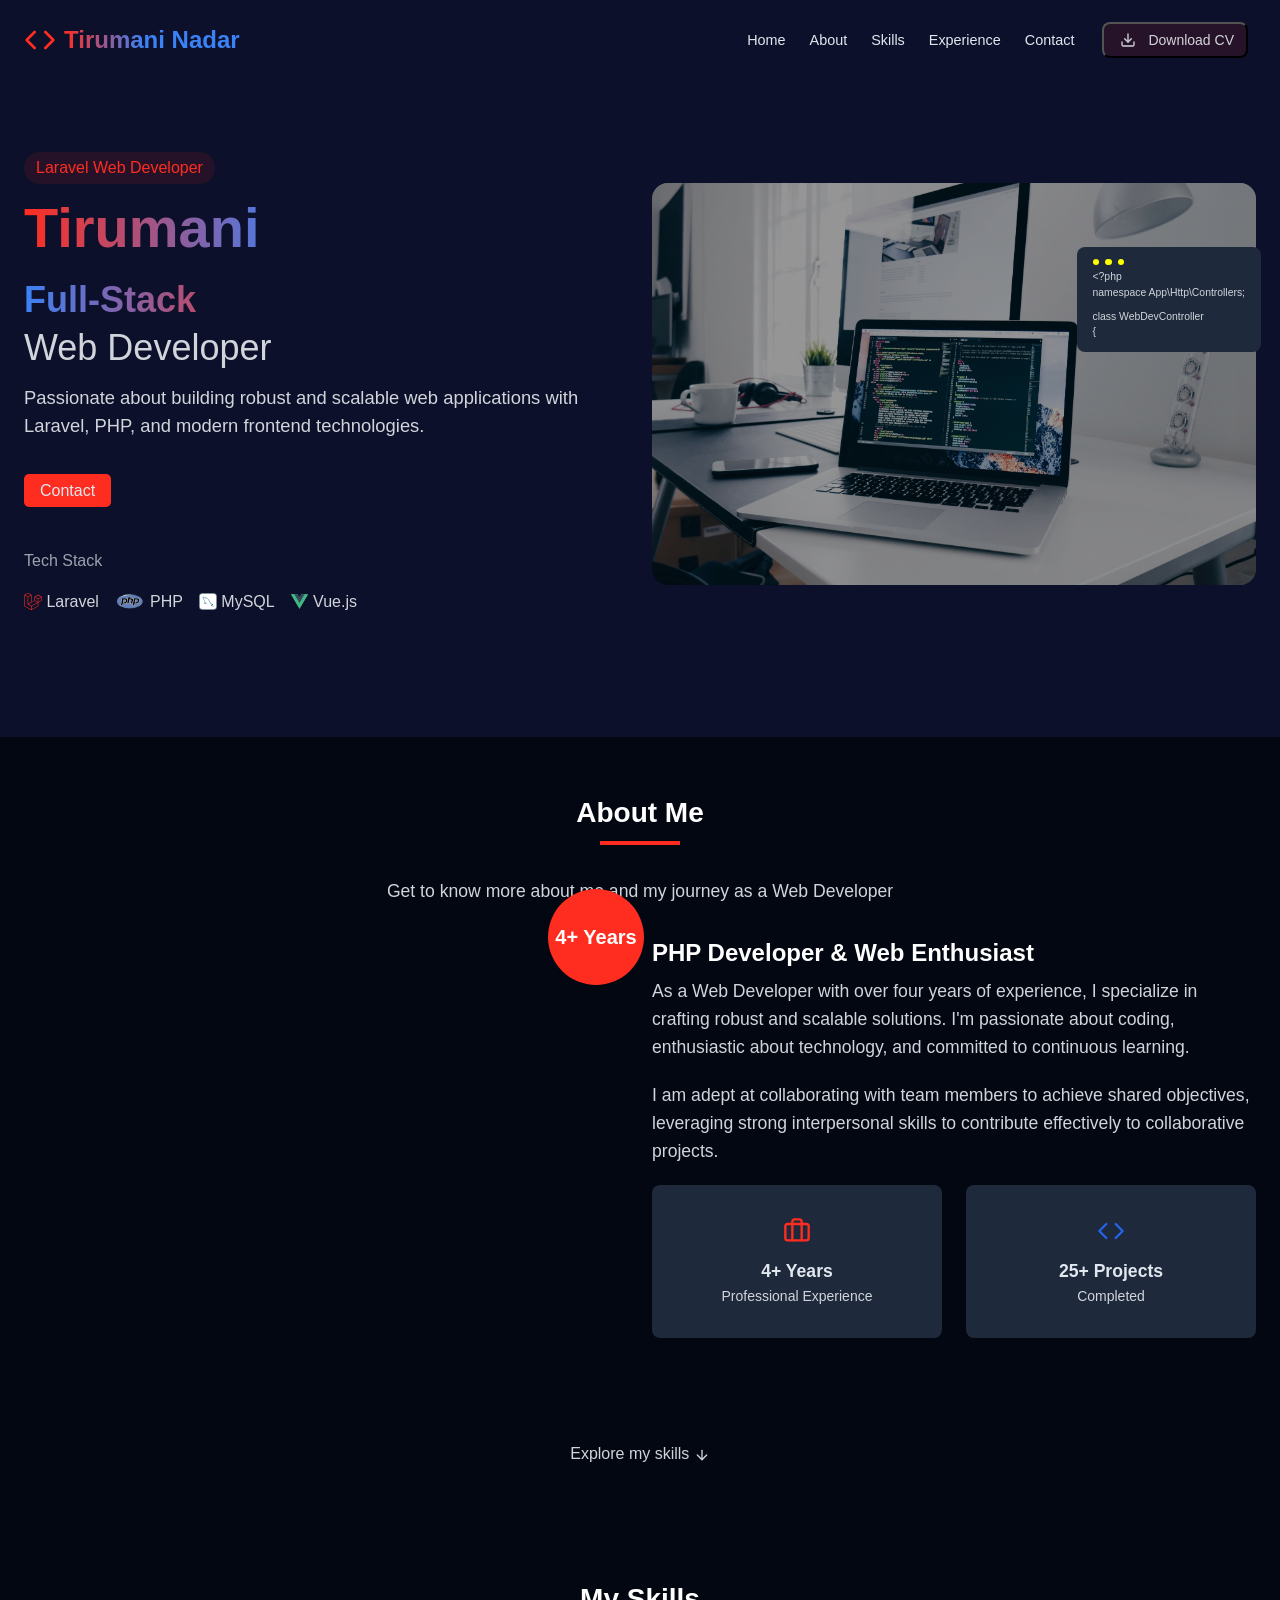
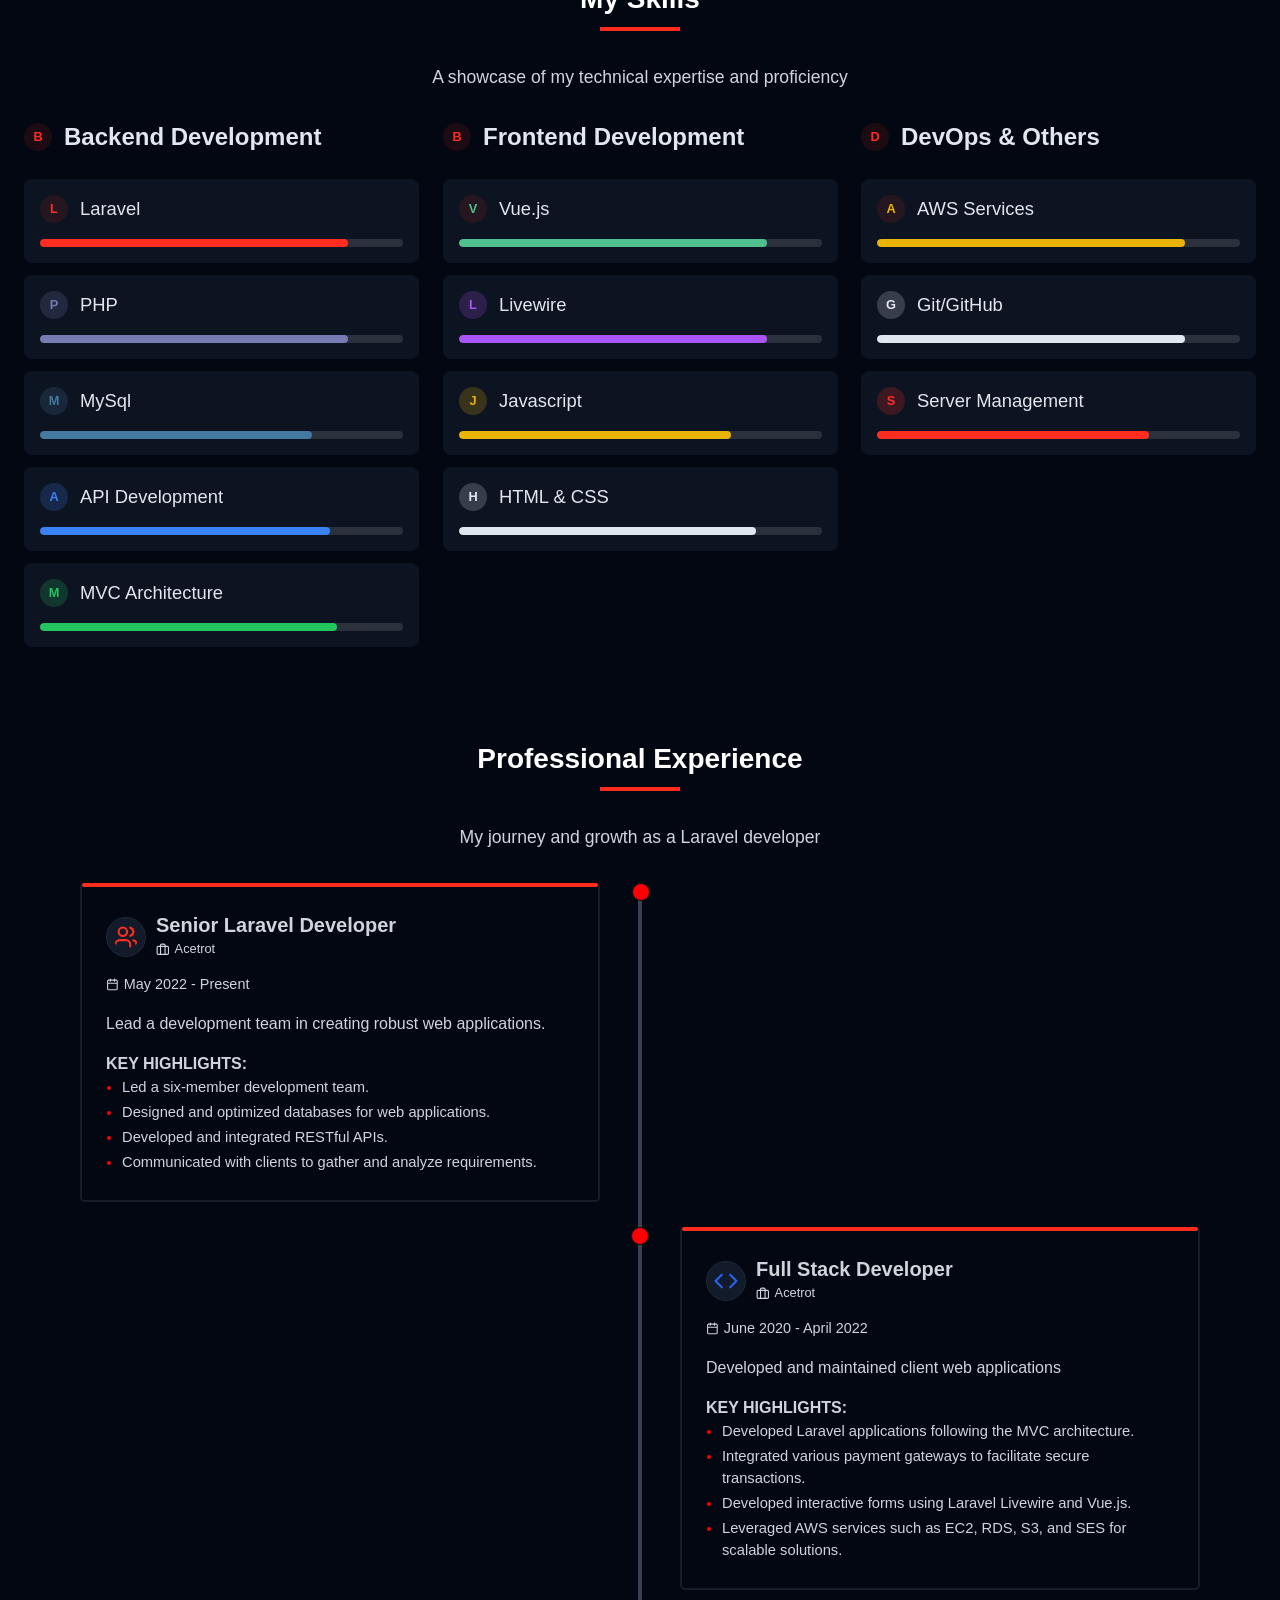
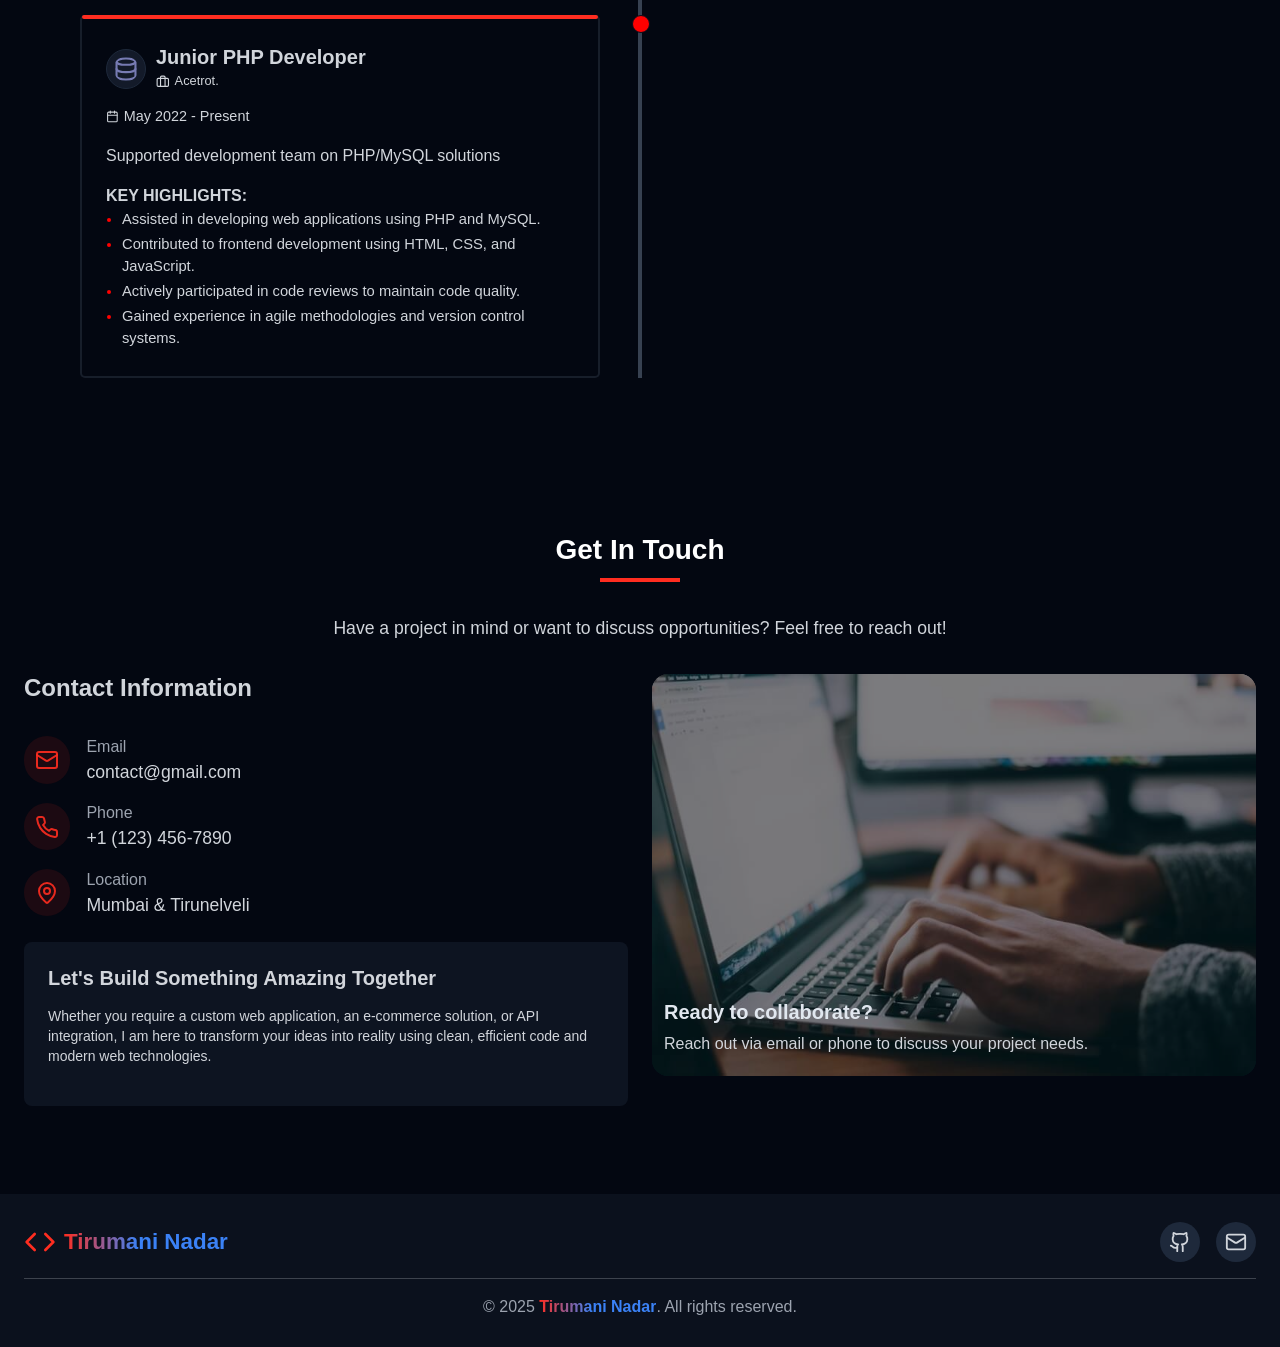
==== commit 9fa0bf92: "meta fixes" ====
--- a/index.html
+++ b/index.html
@@ -4,10 +4,24 @@
 <head>
     <meta charset="UTF-8">
     <meta name="viewport" content="width=device-width, initial-scale=1.0">
-    <title>Portpolio</title>
+
+    <meta name="description"
+        content="Tirumani Nadar - Frontend Developer Portfolio showcasing projects, skills, and achievements in web development.">
+    <meta name="keywords"
+        content="Tirumani Nadar, frontend developer, web developer, portfolio, JavaScript, HTML, CSS, React">
+    <meta name="author" content="Tirumani Nadar">
+
+    <meta property="og:title" content="Tirumani Nadar | Frontend Developer" />
+    <meta property="og:description"
+        content="Explore the portfolio of Tirumani Nadar, a passionate frontend developer." />
+    <meta property="og:image" content="https://tirumaninadar.github.io/icons/fav/favicon-32x32.png" />
+    <meta property="og:url" content="https://tirumaninadar.github.io/portfolio/" />
+    <meta property="og:type" content="website" />
+
+    <title>Tirumani Nadar | Full-Stack Web Developer</title>
+
     <link href="https://cdn.jsdelivr.net/npm/bootstrap@5.3.5/dist/css/bootstrap.min.css" rel="stylesheet"
         integrity="sha384-SgOJa3DmI69IUzQ2PVdRZhwQ+dy64/BUtbMJw1MZ8t5HZApcHrRKUc4W0kG879m7" crossorigin="anonymous">
-
 
     <link rel="apple-touch-icon" sizes="180x180" href="./icons/fav/apple-touch-icon.png">
     <link rel="icon" type="image/png" sizes="32x32" href="./icons/fav/favicon-32x32.png">
@@ -54,7 +68,7 @@
                                 <button class="">
                                     <svg xmlns="http://www.w3.org/2000/svg" width="24" height="24" viewBox="0 0 24 24"
                                         fill="none" stroke="currentColor" stroke-width="2" stroke-linecap="round"
-                                        stroke-linejoin="round" class="lucide lucide-download mr-2 h-4 w-4">
+                                        stroke-linejoin="round" class="cv_svg">
                                         <path d="M21 15v4a2 2 0 0 1-2 2H5a2 2 0 0 1-2-2v-4"></path>
                                         <polyline points="7 10 12 15 17 10"></polyline>
                                         <line x1="12" x2="12" y1="15" y2="3"></line>
@@ -73,7 +87,7 @@
                 <div class="row align-items-center mt-1 mt-md-4 mb-4">
                     <div class="col-md-6 cust-animation-div">
                         <p class="lwd_main">Laravel Web Developer</p>
-                        <h1 class="tn_main text-typing">Tirumani Nadar</h1>
+                        <h1 class="tn_main" id="text_typing_js">Tirumani Nadar</h1>
                         <h4 class="fs_main">Full-Stack</h4>
                         <h4 class="wd_main mb-3">Web Developer</h4>
                         <p class="desc_main pb-3">Passionate about building robust and scalable web applications with
--- a/css/style.css
+++ b/css/style.css
@@ -311,6 +311,10 @@
     background-color: #ff2d2033;
 }
 
+.cv_svg {
+    height: 1.2rem;
+}
+
 .side-menu {
     display: none;
 }
--- a/css/style-tablet.css
+++ b/css/style-tablet.css
@@ -1,4 +1,8 @@
 @media (max-width: 1450px) {
+    .cv_svg {
+        height: 1rem;
+    }
+
     .main_img_card {
         top: 4rem;
         right: -5px;
@@ -33,4 +37,8 @@
         border-radius: 9999px;
         background-color: yellow;
     }
+
+    .tn_main {
+        font-size: 3.1rem;
+    }
 }
--- a/css/style-mobile.css
+++ b/css/style-mobile.css
@@ -112,6 +112,10 @@
         padding-bottom: 1.5rem;
     }
 
+    .cv_svg {
+        height: 1rem;
+    }
+
     .timeline::after {
         left: 8px;
     }
--- a/css/style-desktop-only.css
+++ b/css/style-desktop-only.css
@@ -1,4 +1,9 @@
 @media screen and (min-width: 768px) {
+
+    .tn_main {
+        font-size: 3.5rem;
+    }
+
     .text-typing {
         display: inline-block;
         border-right: 2px solid rgb(209, 213, 219);
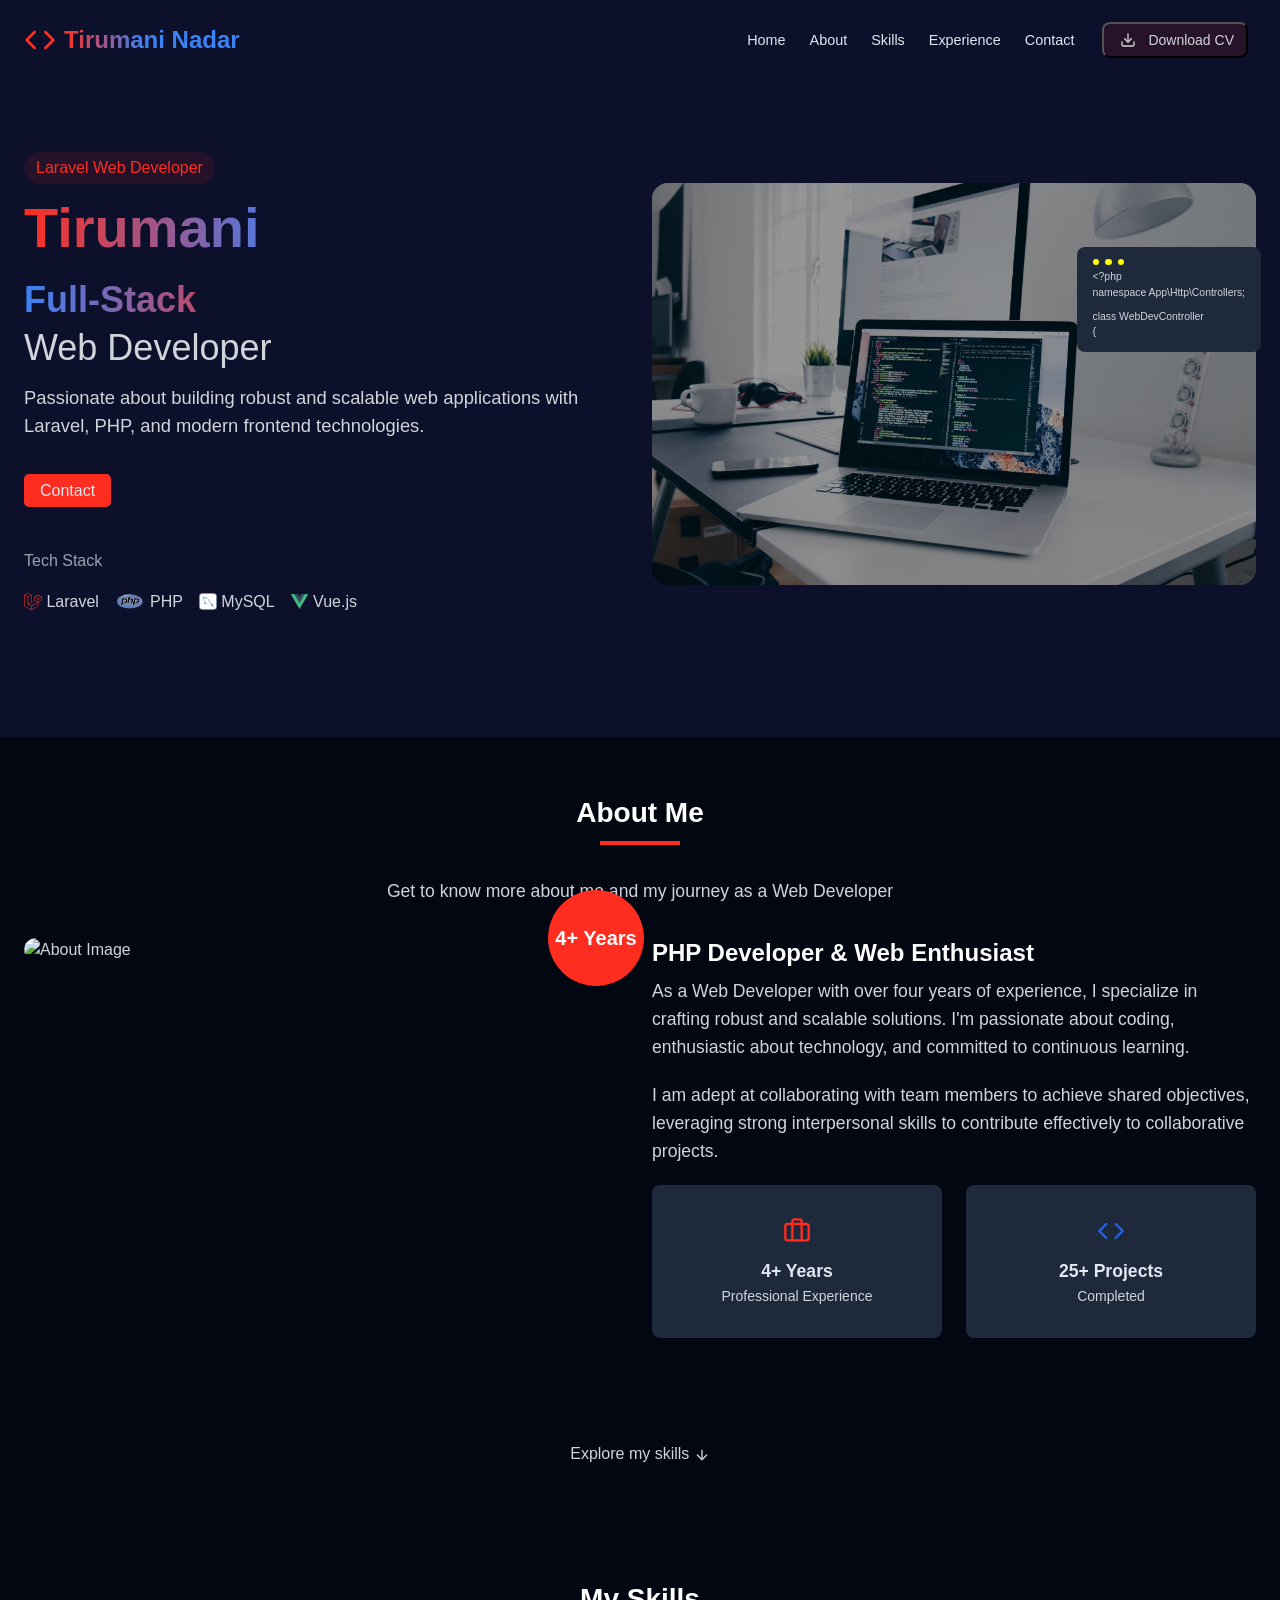
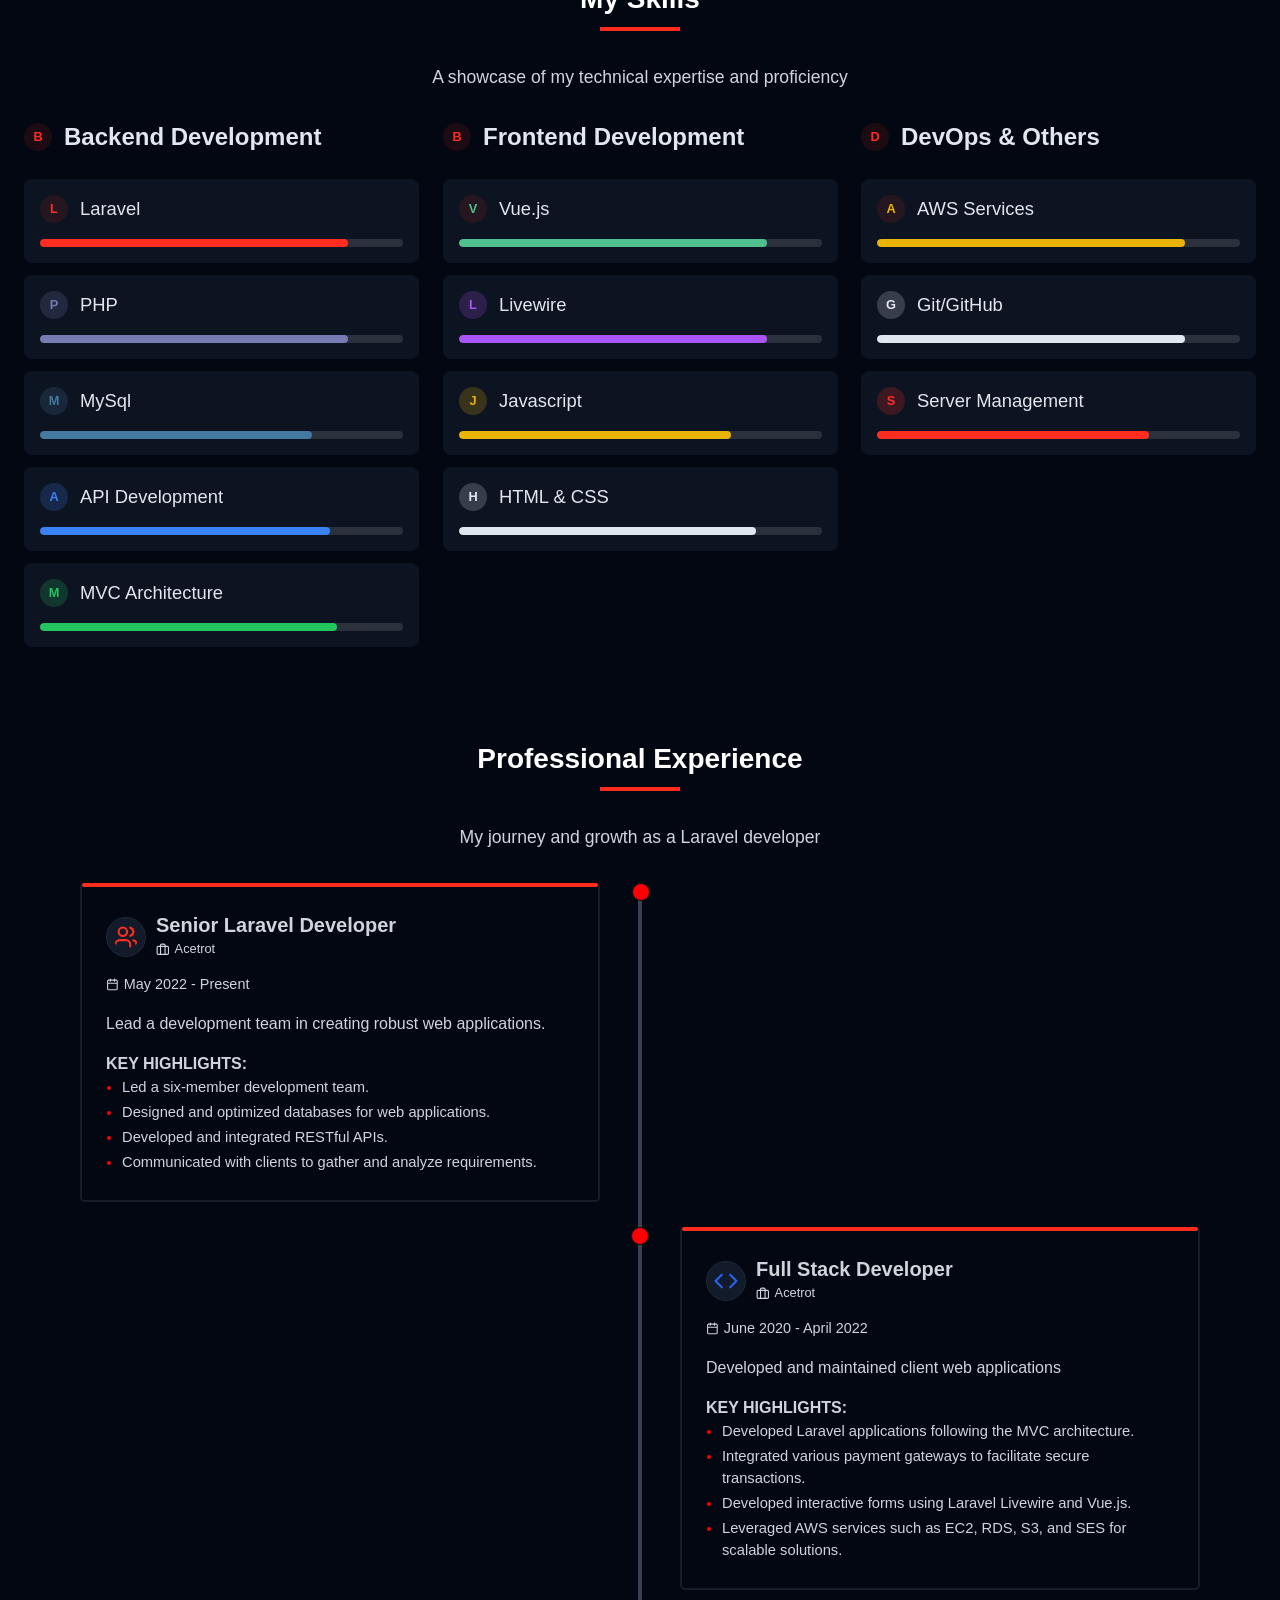
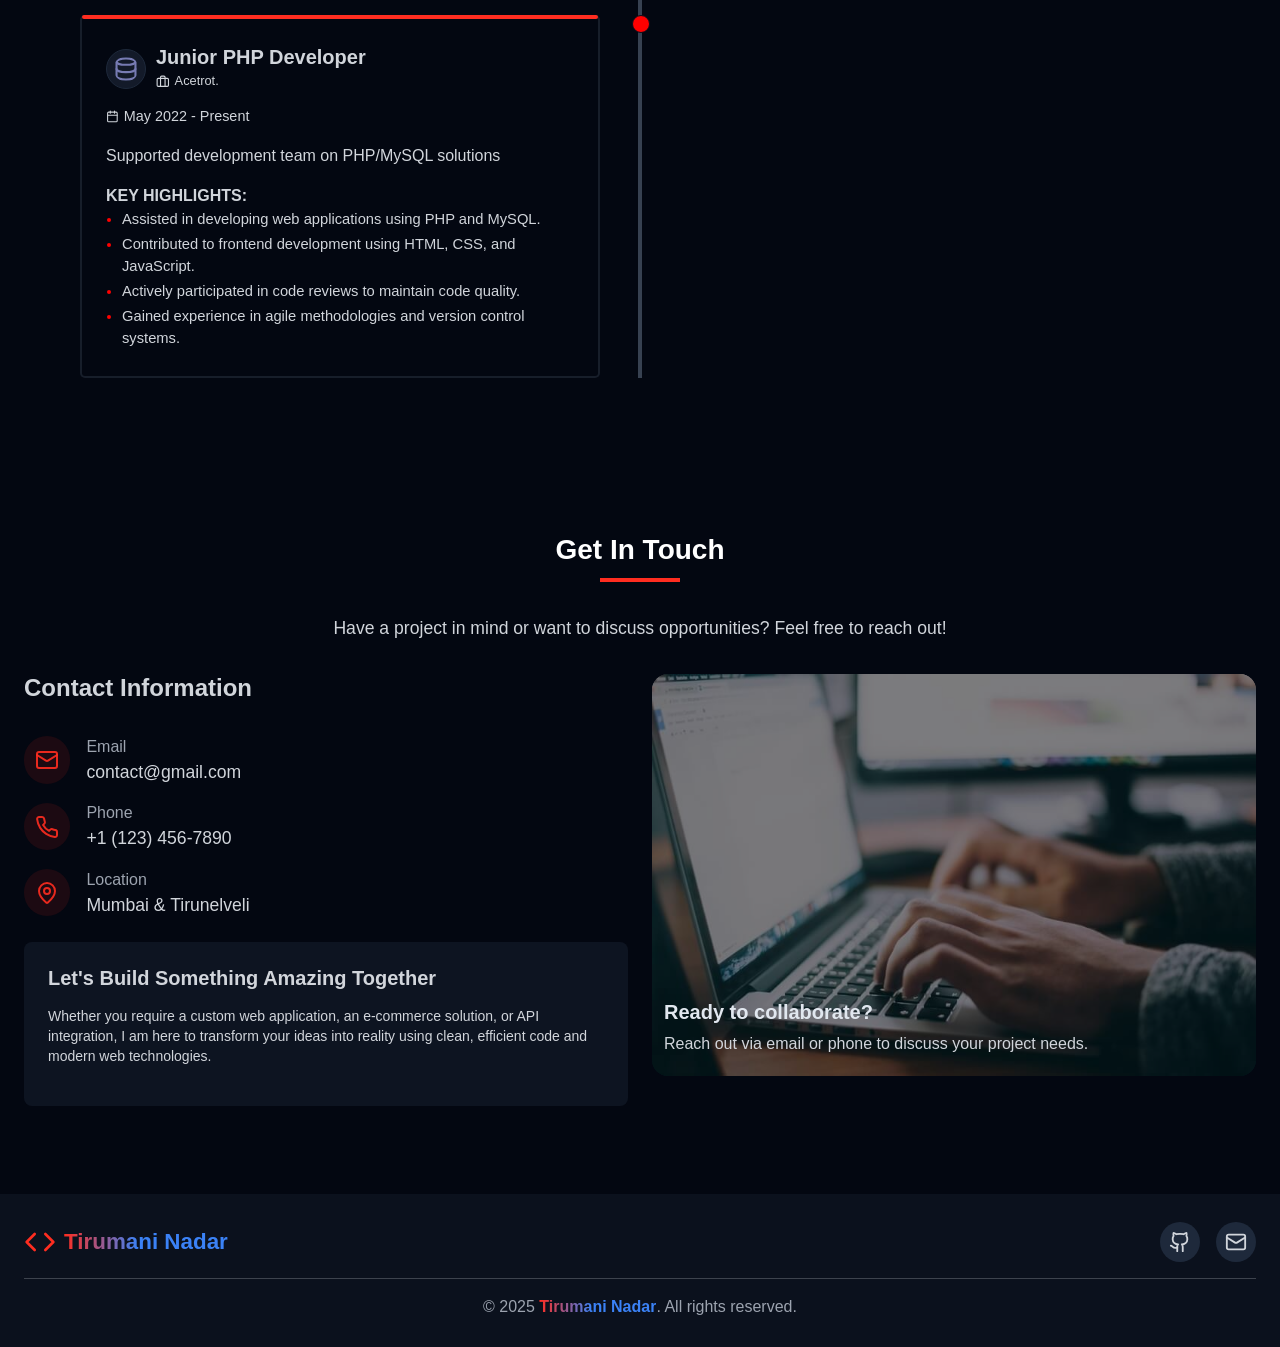
==== commit 1d9c6948: "seo fix" ====
--- a/index.html
+++ b/index.html
@@ -100,19 +100,19 @@
                             <h6 class="ts_main">Tech Stack</h6>
                             <div class="ts_list_div">
                                 <div class="ts_list">
-                                    <img src="img/laravel.svg" alt="">
+                                    <img src="img/laravel.svg" alt="Laravel">
                                     <p>Laravel</p>
                                 </div>
                                 <div class="ts_list">
-                                    <img src="img/php.svg" alt="" class="php_svg">
+                                    <img src="img/php.svg" alt="PHP" class="php_svg">
                                     <p>PHP</p>
                                 </div>
                                 <div class="ts_list">
-                                    <img src="img/mysql.svg" alt="">
+                                    <img src="img/mysql.svg" alt="MySQL">
                                     <p>MySQL</p>
                                 </div>
                                 <div class="ts_list">
-                                    <img src="img/vue-js.svg" alt="">
+                                    <img src="img/vue-js.svg" alt="Vue.js">
                                     <p>Vue.js</p>
                                 </div>
                             </div>
@@ -120,7 +120,7 @@
                     </div>
                     <div class="col-md-6 d-none d-md-block cust-animation-div">
                         <div class="main_img_div">
-                            <img src="img/main.jpg" class="main_img" alt="">
+                            <img src="img/main.jpg" class="main_img" alt="Image">
                             <div class="main-img-overlay"></div>
                             <div class="main_img_card">
                                 <div class="main_img_card_circle_div">
@@ -151,7 +151,7 @@
                 <div class="row pb-5">
                     <div class="col-md-6 mb-4 mb-md-0 cust-animation-div">
                         <div class="about_img_div">
-                            <img src="img/about.jpg" alt="" class="about_img">
+                            <img src="img/about.jpg" alt="About Image" class="about_img">
                             <div class="about_img_circle">4+ Years</div>
                         </div>
                     </div>
@@ -717,7 +717,7 @@
                         </div>
                         <div class="col-md-6 cust-animation-div con-div-2">
                             <div class="con_image_div">
-                                <img src="./img/con-1.jpg" class="con-img" alt="">
+                                <img src="./img/con-1.jpg" class="con-img" alt="Contact Img">
                                 <div class="con-img-overlay"></div>
                                 <div class="con-img-txt">
                                     <h5>Ready to collaborate?</h5>
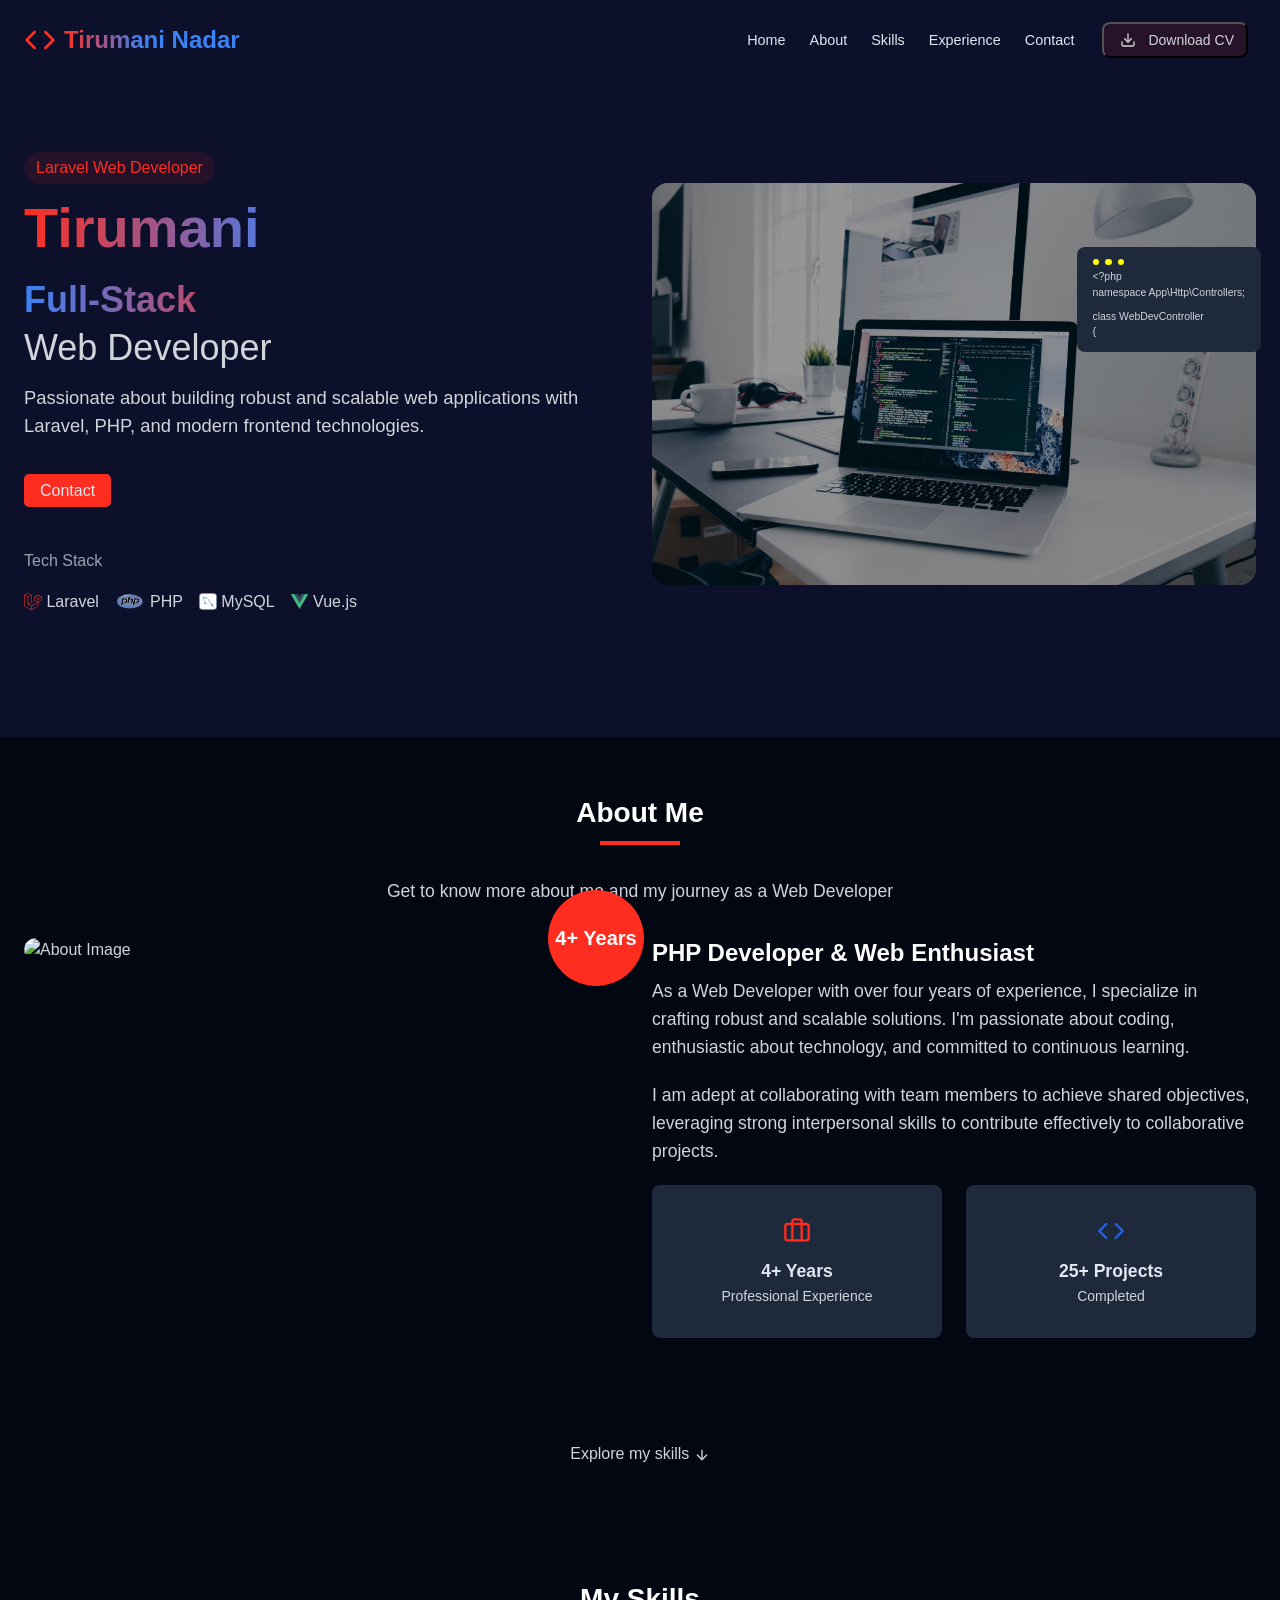
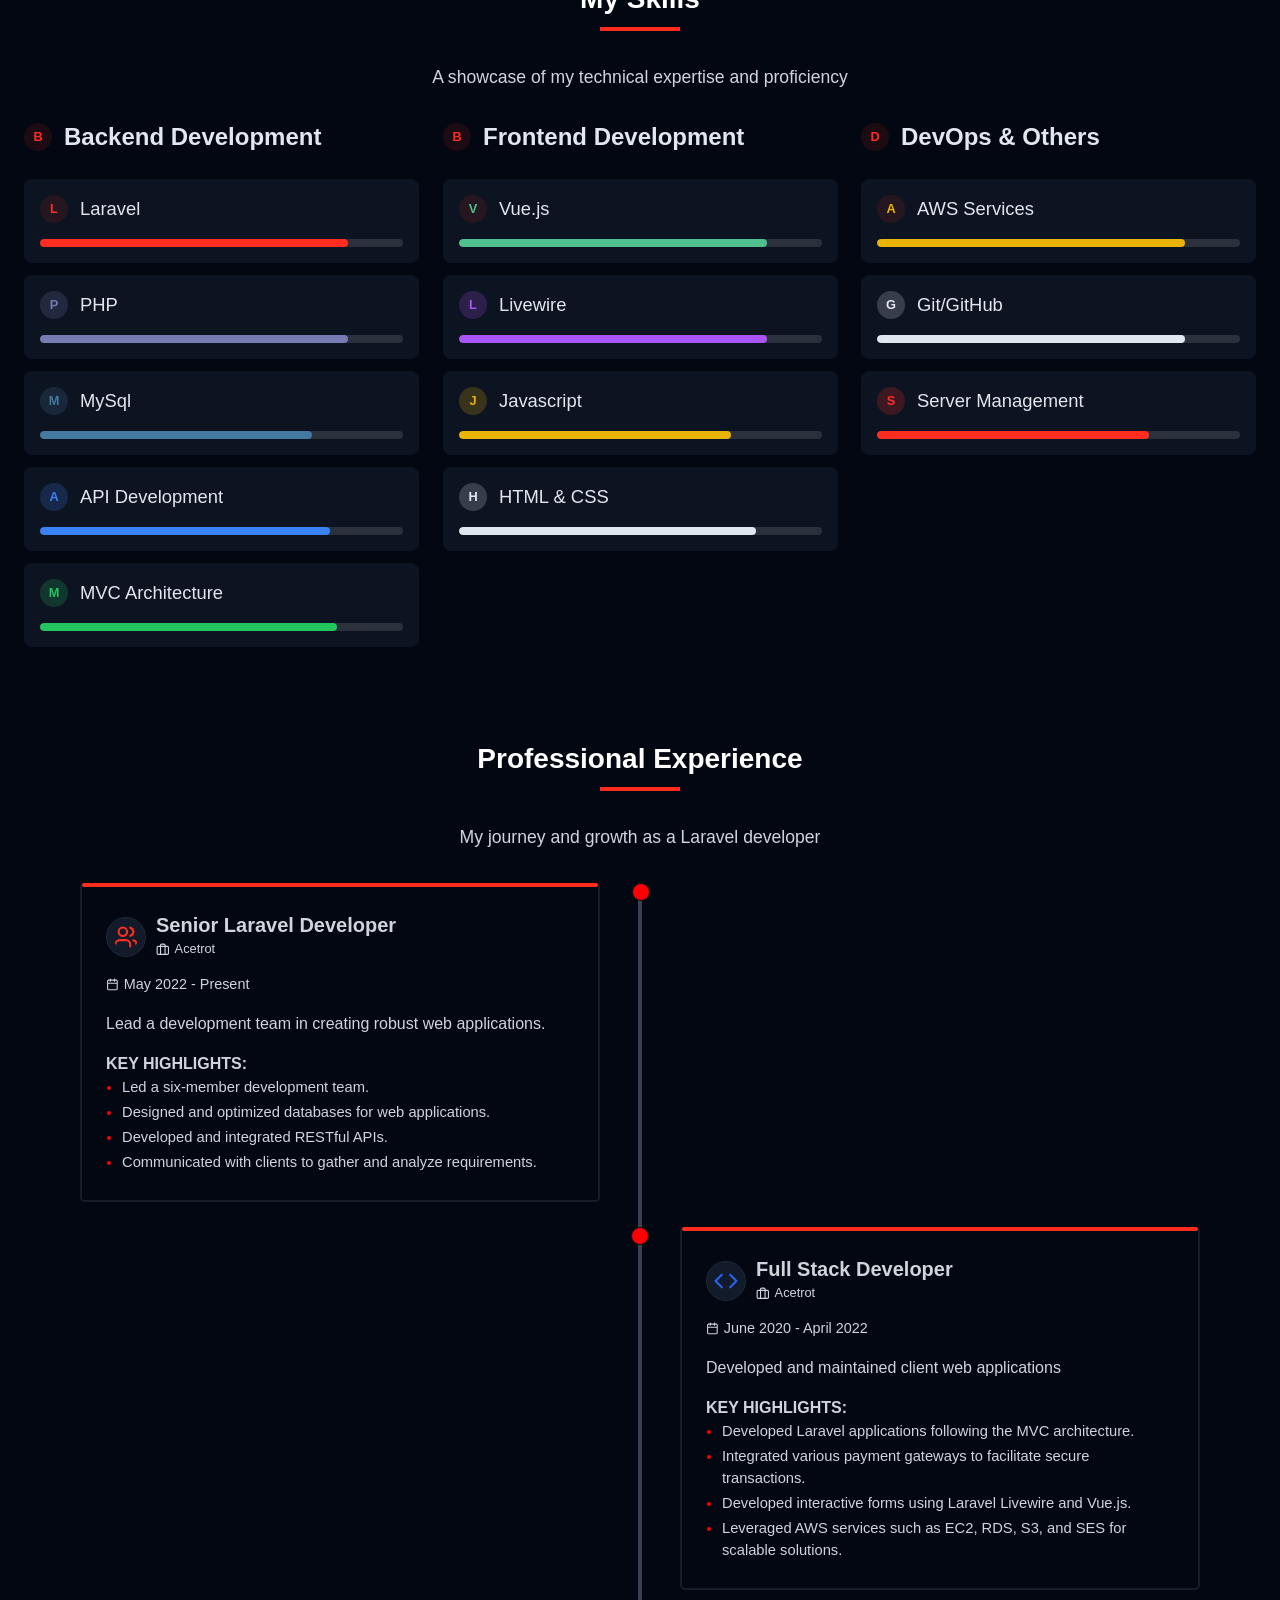
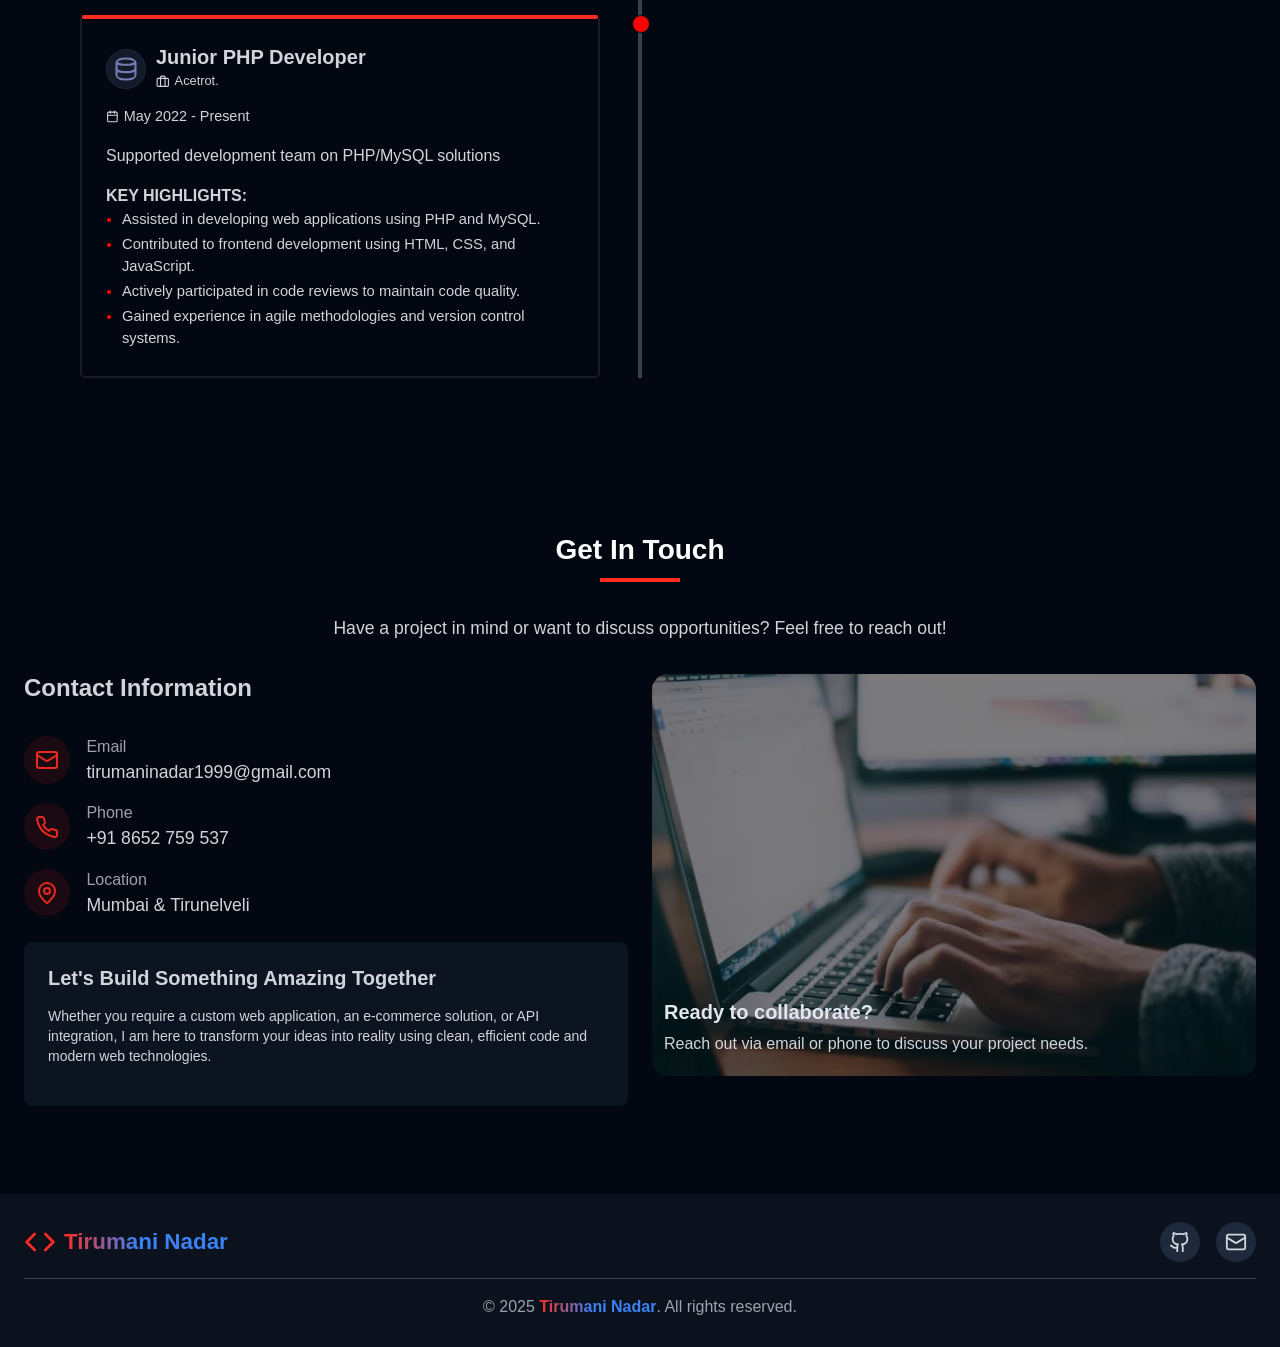
==== commit e7200d78: "contact details fix" ====
--- a/index.html
+++ b/index.html
@@ -654,7 +654,9 @@
                                         </div>
                                         <div class="">
                                             <p class="ct_head_sub_1">Email</p>
-                                            <p class="ct_head_sub_2"><a href="">contact@gmail.com</a></p>
+                                            <p class="ct_head_sub_2"><a
+                                                    href="mailto:tirumaninadar1999@gmail.com">tirumaninadar1999@gmail.com</a>
+                                            </p>
                                         </div>
                                     </div>
                                 </div>
@@ -677,7 +679,8 @@
                                         </div>
                                         <div class="">
                                             <p class="ct_head_sub_1">Phone</p>
-                                            <p class="ct_head_sub_2"><a href="">+1 (123) 456-7890</a></p>
+                                            <p class="ct_head_sub_2"><a href="tel:+918652759537">+91 8652 759 537</a>
+                                            </p>
                                         </div>
                                     </div>
                                 </div>
@@ -746,7 +749,7 @@
                         </a>
                         <div>
                             <div class="foot_link_ico_list">
-                                <a href="" class="foot_a">
+                                <a href="https://github.com/TirumaniNadar" class="foot_a">
                                     <svg xmlns="http://www.w3.org/2000/svg" width="24" height="24" viewBox="0 0 24 24"
                                         fill="none" stroke="currentColor" stroke-width="2" stroke-linecap="round"
                                         stroke-linejoin="round" class="" data-lov-id="src/components/Footer.tsx:22:14"
@@ -760,7 +763,7 @@
                                         <path d="M9 18c-4.51 2-5-2-7-2"></path>
                                     </svg>
                                 </a>
-                                <a href="" class="foot_a">
+                                <a href="mailto:tirumaninadar1999@gmail.com" class="foot_a">
                                     <svg xmlns="http://www.w3.org/2000/svg" width="24" height="24" viewBox="0 0 24 24"
                                         fill="none" stroke="currentColor" stroke-width="2" stroke-linecap="round"
                                         stroke-linejoin="round" class="" data-lov-id="src/components/Footer.tsx:31:14"
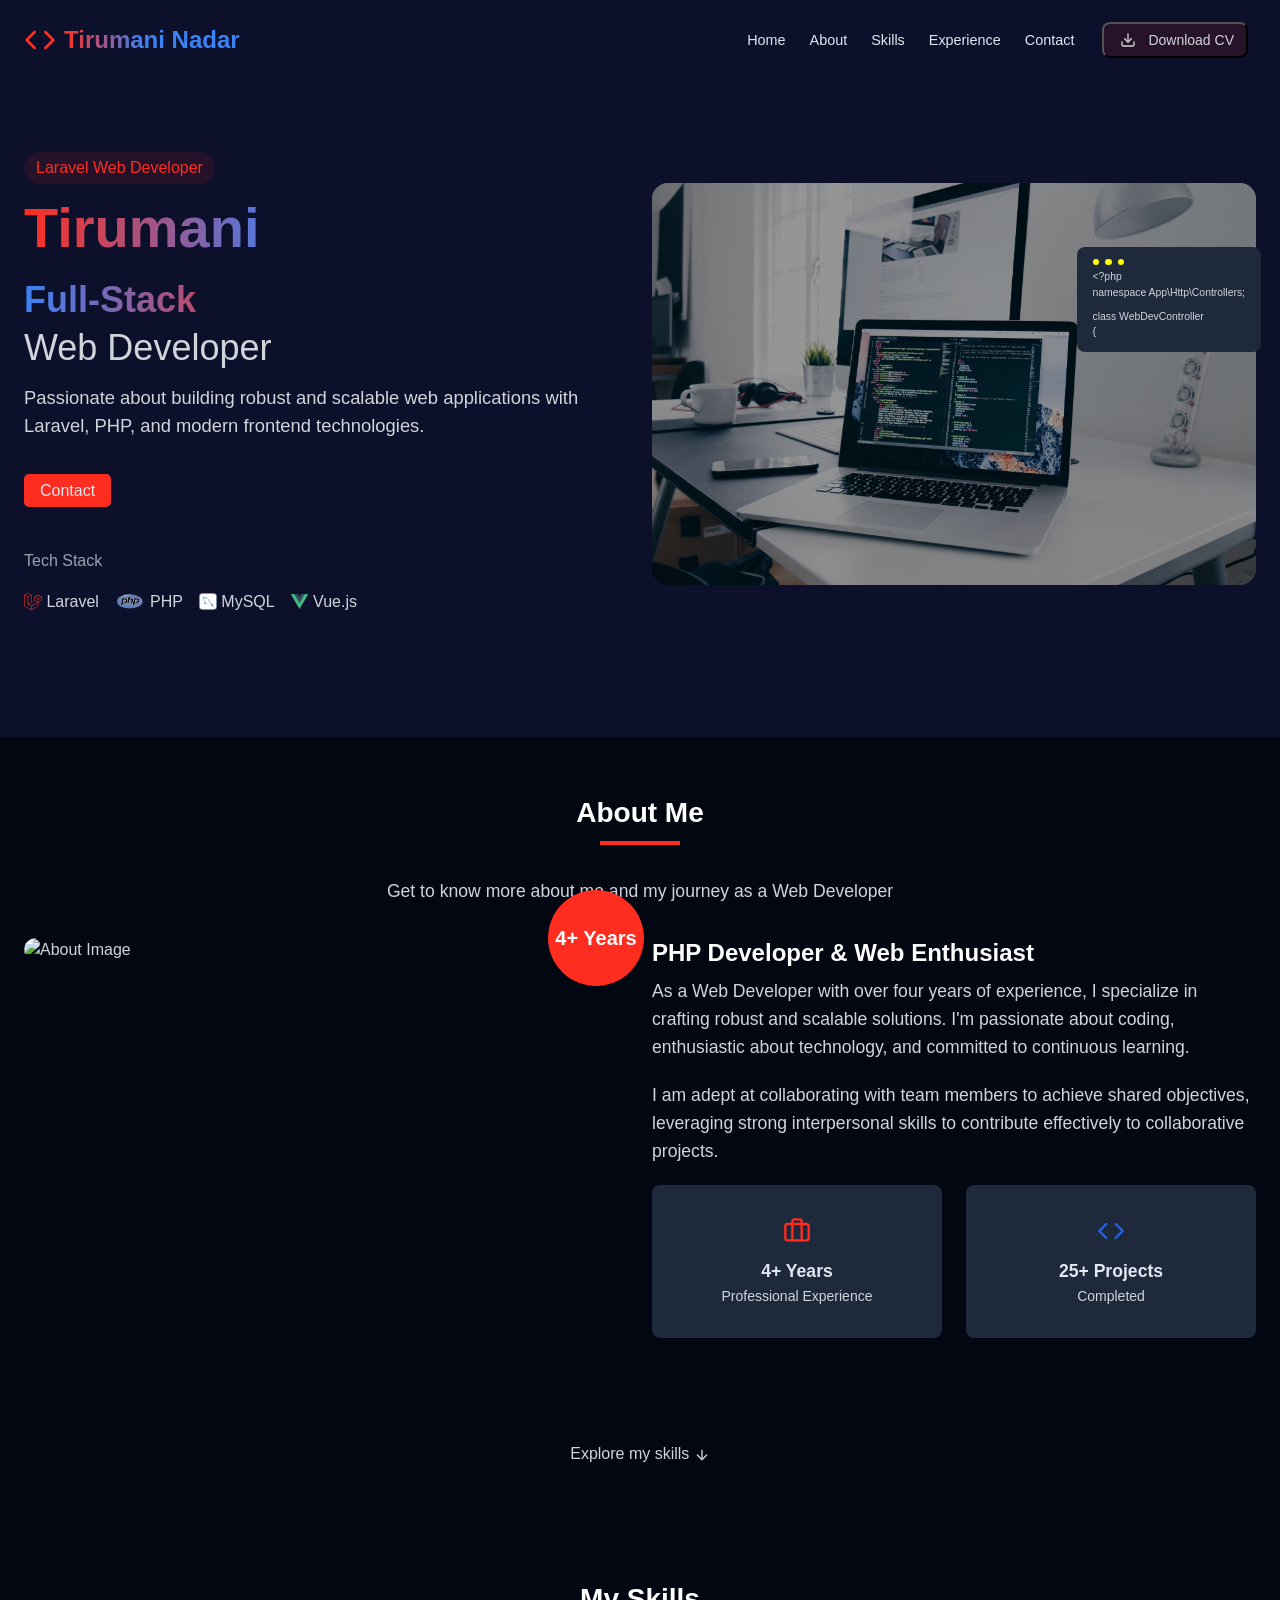
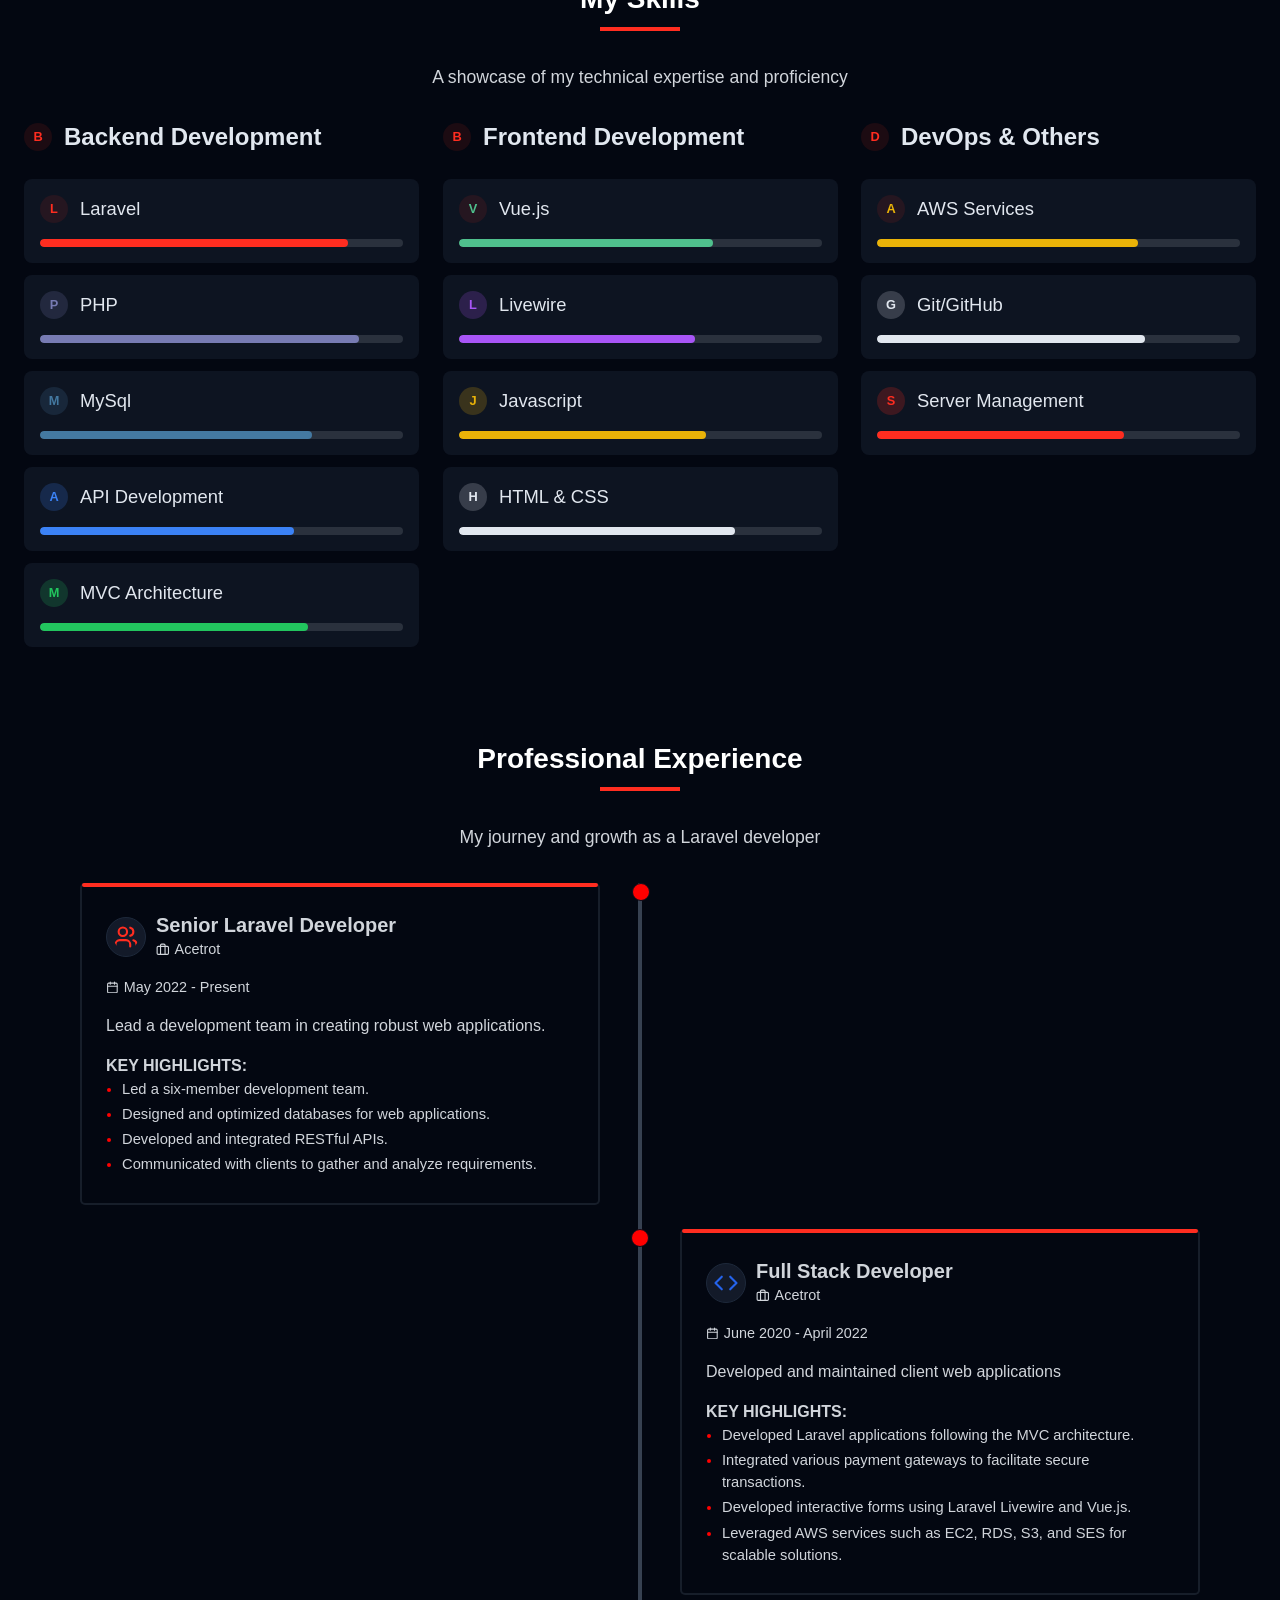
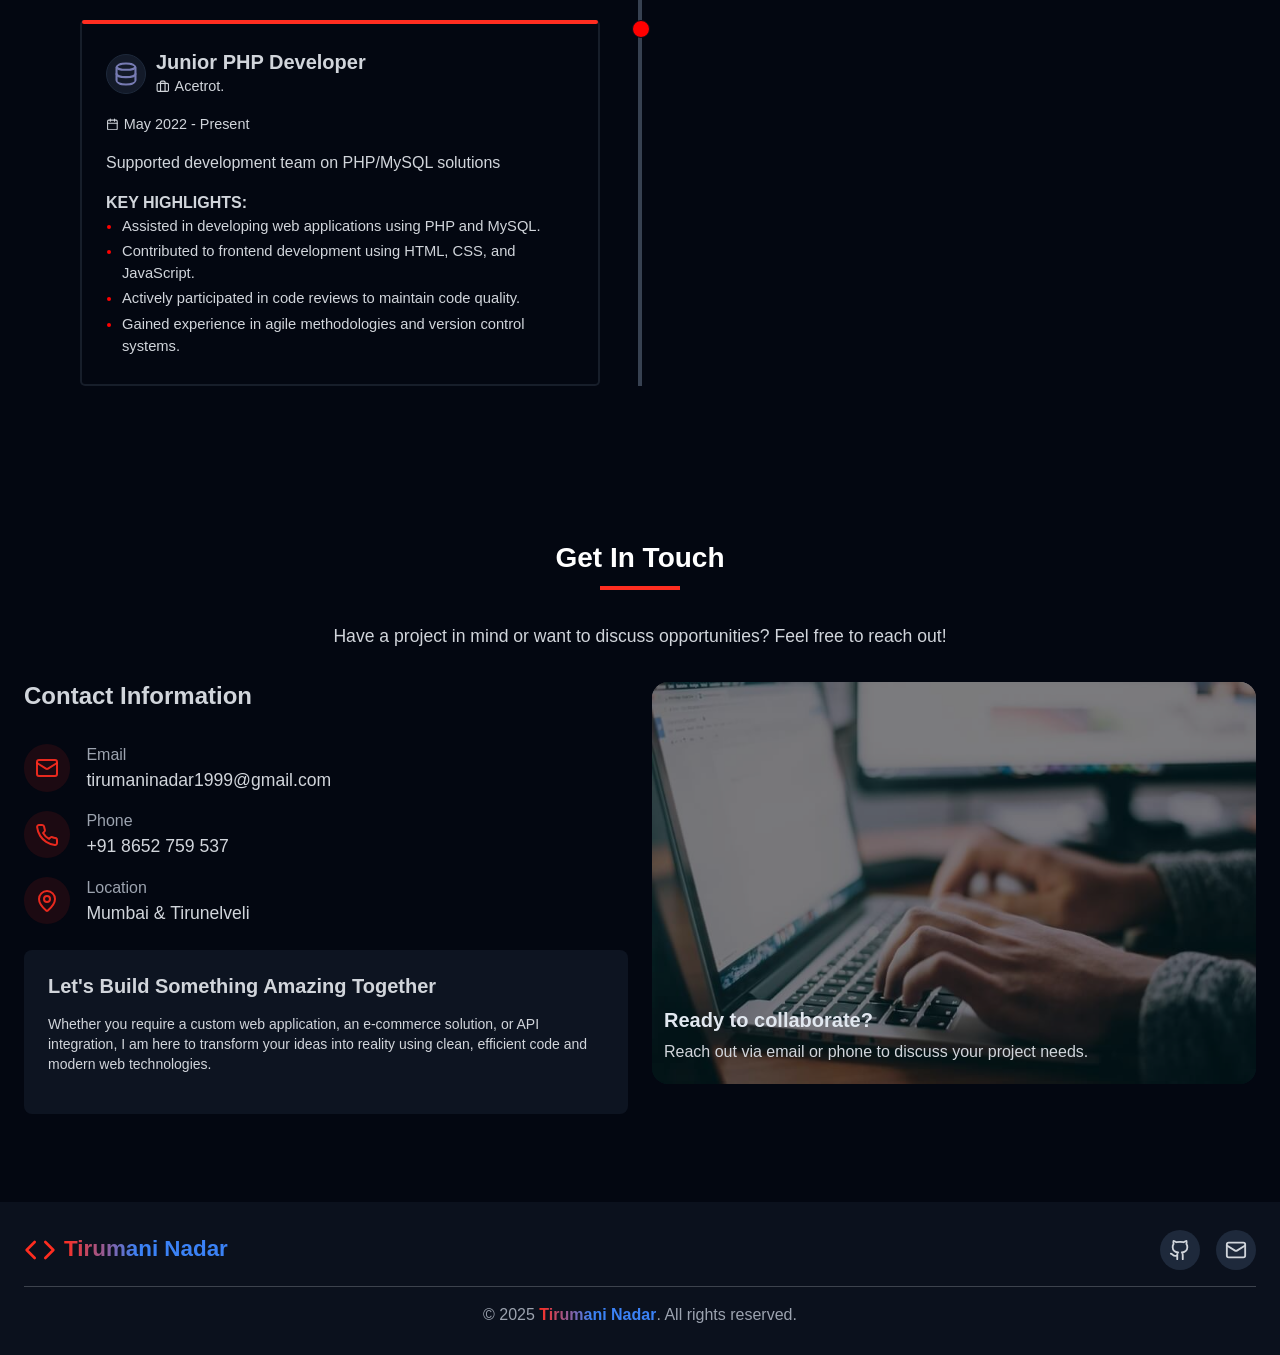
==== commit ef0504e3: "skills per fix" ====
--- a/index.html
+++ b/index.html
@@ -94,7 +94,7 @@
                             Laravel, PHP, and modern
                             frontend technologies.</p>
                         <div class="btns mt-4 mb-5">
-                            <a href="" class="cbtn cbtn-danger">Contact</a>
+                            <a href="#con_section" class="cbtn cbtn-danger">Contact</a>
                         </div>
                         <div class="">
                             <h6 class="ts_main">Tech Stack</h6>
@@ -256,7 +256,7 @@
                                         <p class="mb-0">PHP</p>
                                     </div>
                                     <div class="sk_range_div">
-                                        <div class="sk_range bg-sk-light-voilet-100" style="width: 85%;"></div>
+                                        <div class="sk_range bg-sk-light-voilet-100" style="width: 88%;"></div>
                                     </div>
                                 </div>
                                 <div class="sk_list_card">
@@ -278,7 +278,7 @@
                                         <p class="mb-0">API Development</p>
                                     </div>
                                     <div class="sk_range_div">
-                                        <div class="sk_range bg-sk-dark-blue-100" style="width: 80%;"></div>
+                                        <div class="sk_range bg-sk-dark-blue-100" style="width: 70%;"></div>
                                     </div>
                                 </div>
                                 <div class="sk_list_card">
@@ -289,7 +289,7 @@
                                         <p class="mb-0">MVC Architecture</p>
                                     </div>
                                     <div class="sk_range_div">
-                                        <div class="sk_range bg-sk-dark-green-100" style="width: 82%;"></div>
+                                        <div class="sk_range bg-sk-dark-green-100" style="width: 74%;"></div>
                                     </div>
                                 </div>
 
@@ -313,7 +313,7 @@
                                         <p class="mb-0">Vue.js</p>
                                     </div>
                                     <div class="sk_range_div">
-                                        <div class="sk_range bg-sk-green-100" style="width: 85%;"></div>
+                                        <div class="sk_range bg-sk-green-100" style="width: 70%;"></div>
                                     </div>
                                 </div>
                                 <div class="sk_list_card">
@@ -324,7 +324,7 @@
                                         <p class="mb-0">Livewire</p>
                                     </div>
                                     <div class="sk_range_div">
-                                        <div class="sk_range bg-sk-voilet-100" style="width: 85%;"></div>
+                                        <div class="sk_range bg-sk-voilet-100" style="width: 65%;"></div>
                                     </div>
                                 </div>
                                 <div class="sk_list_card">
@@ -335,7 +335,7 @@
                                         <p class="mb-0">Javascript</p>
                                     </div>
                                     <div class="sk_range_div">
-                                        <div class="sk_range bg-sk-yellow-100" style="width: 75%;"></div>
+                                        <div class="sk_range bg-sk-yellow-100" style="width: 68%;"></div>
                                     </div>
                                 </div>
                                 <!-- <div class="sk_list_card">
@@ -357,7 +357,7 @@
                                         <p class="mb-0">HTML & CSS</p>
                                     </div>
                                     <div class="sk_range_div">
-                                        <div class="sk_range bg-sk-white-100" style="width: 82%;"></div>
+                                        <div class="sk_range bg-sk-white-100" style="width: 76%;"></div>
                                     </div>
                                 </div>
 
@@ -381,7 +381,7 @@
                                         <p class="mb-0">AWS Services</p>
                                     </div>
                                     <div class="sk_range_div">
-                                        <div class="sk_range bg-sk-yellow-100" style="width: 85%;"></div>
+                                        <div class="sk_range bg-sk-yellow-100" style="width: 72%;"></div>
                                     </div>
                                 </div>
                                 <div class="sk_list_card">
@@ -392,7 +392,7 @@
                                         <p class="mb-0">Git/GitHub</p>
                                     </div>
                                     <div class="sk_range_div">
-                                        <div class="sk_range bg-sk-white-100" style="width: 85%;"></div>
+                                        <div class="sk_range bg-sk-white-100" style="width: 74%;"></div>
                                     </div>
                                 </div>
                                 <div class="sk_list_card">
@@ -403,7 +403,7 @@
                                         <p class="mb-0">Server Management</p>
                                     </div>
                                     <div class="sk_range_div">
-                                        <div class="sk_range bg-sk-red-100" style="width: 75%;"></div>
+                                        <div class="sk_range bg-sk-red-100" style="width: 68%;"></div>
                                     </div>
                                 </div>
 
@@ -749,7 +749,7 @@
                         </a>
                         <div>
                             <div class="foot_link_ico_list">
-                                <a href="https://github.com/TirumaniNadar" class="foot_a">
+                                <a href="https://github.com/TirumaniNadar" target="_blank" class="foot_a">
                                     <svg xmlns="http://www.w3.org/2000/svg" width="24" height="24" viewBox="0 0 24 24"
                                         fill="none" stroke="currentColor" stroke-width="2" stroke-linecap="round"
                                         stroke-linejoin="round" class="" data-lov-id="src/components/Footer.tsx:22:14"
@@ -763,7 +763,7 @@
                                         <path d="M9 18c-4.51 2-5-2-7-2"></path>
                                     </svg>
                                 </a>
-                                <a href="mailto:tirumaninadar1999@gmail.com" class="foot_a">
+                                <a href="mailto:tirumaninadar1999@gmail.com" target="_blank" class="foot_a">
                                     <svg xmlns="http://www.w3.org/2000/svg" width="24" height="24" viewBox="0 0 24 24"
                                         fill="none" stroke="currentColor" stroke-width="2" stroke-linecap="round"
                                         stroke-linejoin="round" class="" data-lov-id="src/components/Footer.tsx:31:14"
--- a/css/style.css
+++ b/css/style.css
@@ -885,6 +885,10 @@
     font-size: 0.8rem;
 }
 
+.cust-exp-off p {
+    font-size: 0.9rem;
+}
+
 .exp_off {
     font-size: 0.9rem;
     color: rgb(156 163 175 / 1);
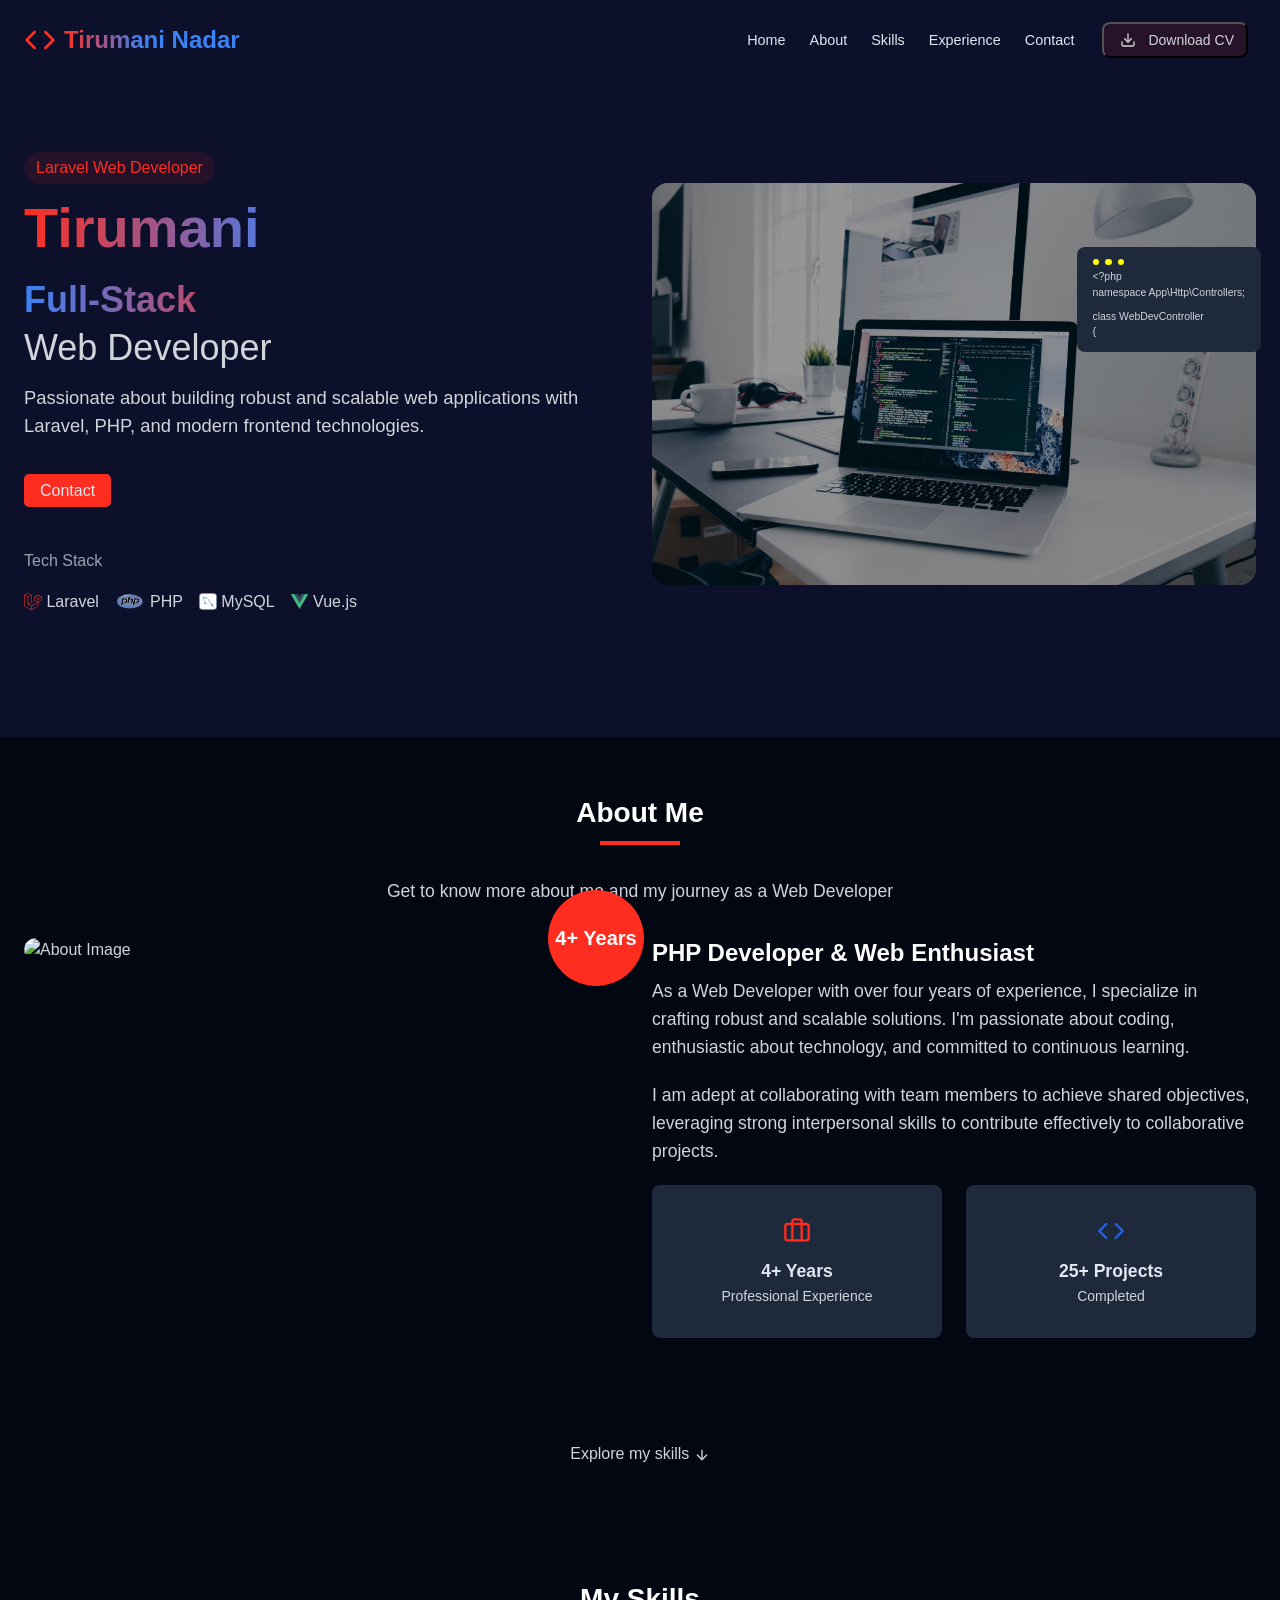
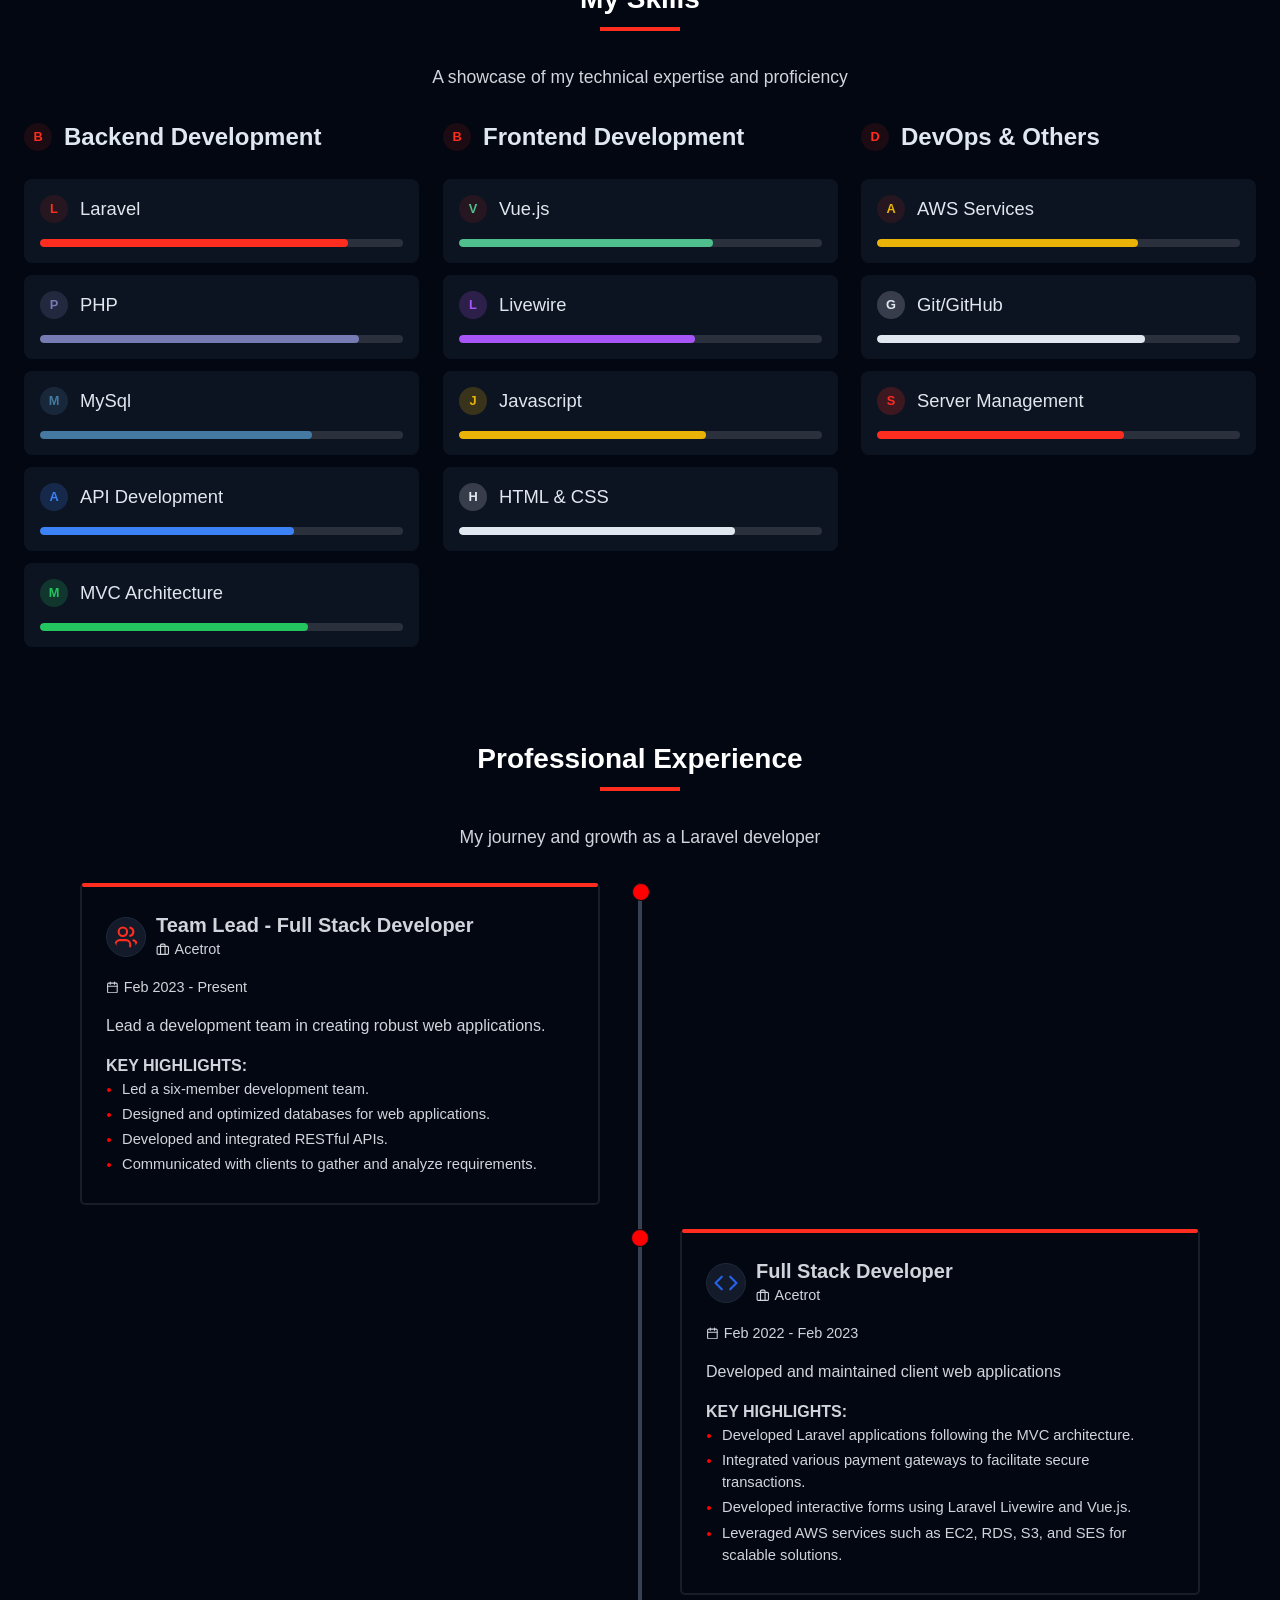
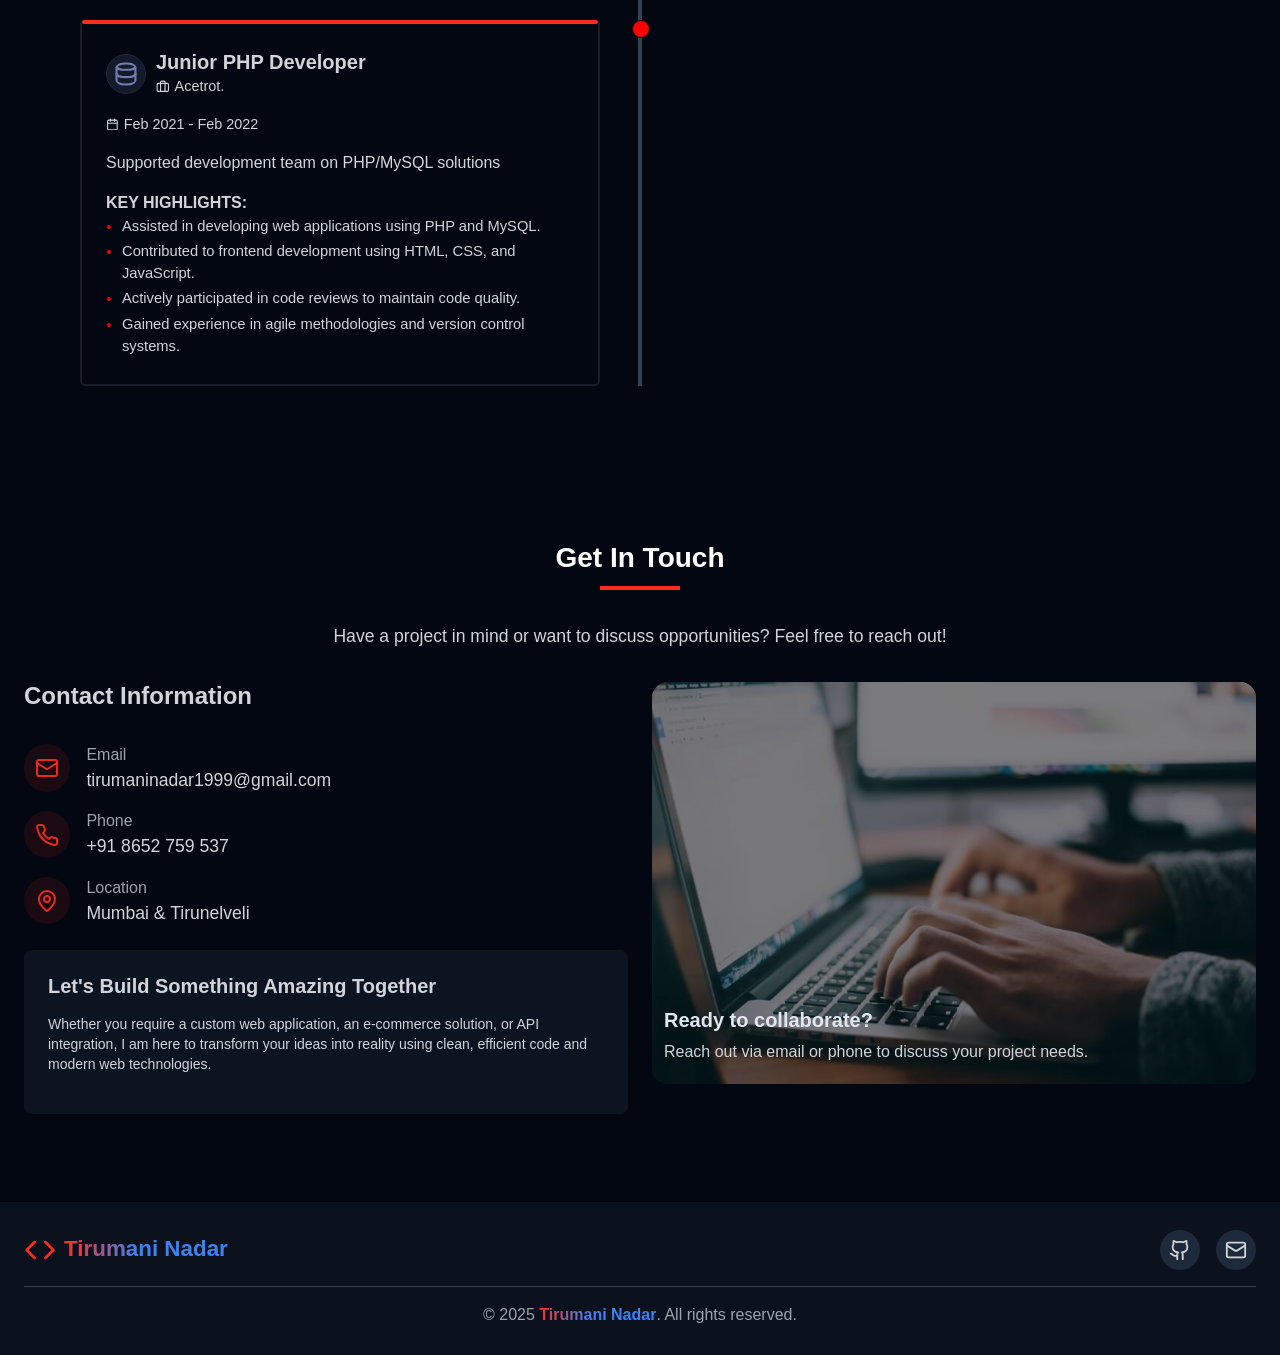
==== commit ce96edd9: "exp fixes" ====
--- a/index.html
+++ b/index.html
@@ -442,7 +442,7 @@
                                             <path d="M16 3.13a4 4 0 0 1 0 7.75"></path>
                                         </svg>
                                         <div>
-                                            <h3 class="mb-0">Senior Laravel Developer</h3>
+                                            <h3 class="mb-0">Team Lead - Full Stack Developer</h3>
                                             <div class="d-flex cust-exp-off">
                                                 <svg xmlns="http://www.w3.org/2000/svg" width="24" height="24"
                                                     viewBox="0 0 24 24" fill="none" stroke="currentColor"
@@ -476,7 +476,7 @@
                                             <rect width="18" height="18" x="3" y="4" rx="2"></rect>
                                             <path d="M3 10h18"></path>
                                         </svg>
-                                        <p>May 2022 - Present</p>
+                                        <p>Feb 2023 - Present</p>
                                     </div>
                                     <p>Lead a development team in creating robust web applications.</p>
                                     <strong class="mb-5">KEY HIGHLIGHTS:</strong>
@@ -540,7 +540,7 @@
                                             <rect width="18" height="18" x="3" y="4" rx="2"></rect>
                                             <path d="M3 10h18"></path>
                                         </svg>
-                                        <p>June 2020 - April 2022</p>
+                                        <p>Feb 2022 - Feb 2023</p>
                                     </div>
                                     <p>Developed and maintained client web applications</p>
                                     <strong class="mb-5">KEY HIGHLIGHTS:</strong>
@@ -606,7 +606,7 @@
                                             <rect width="18" height="18" x="3" y="4" rx="2"></rect>
                                             <path d="M3 10h18"></path>
                                         </svg>
-                                        <p>May 2022 - Present</p>
+                                        <p>Feb 2021 - Feb 2022</p>
                                     </div>
                                     <p>Supported development team on PHP/MySQL solutions</p>
                                     <strong class="mb-5">KEY HIGHLIGHTS:</strong>
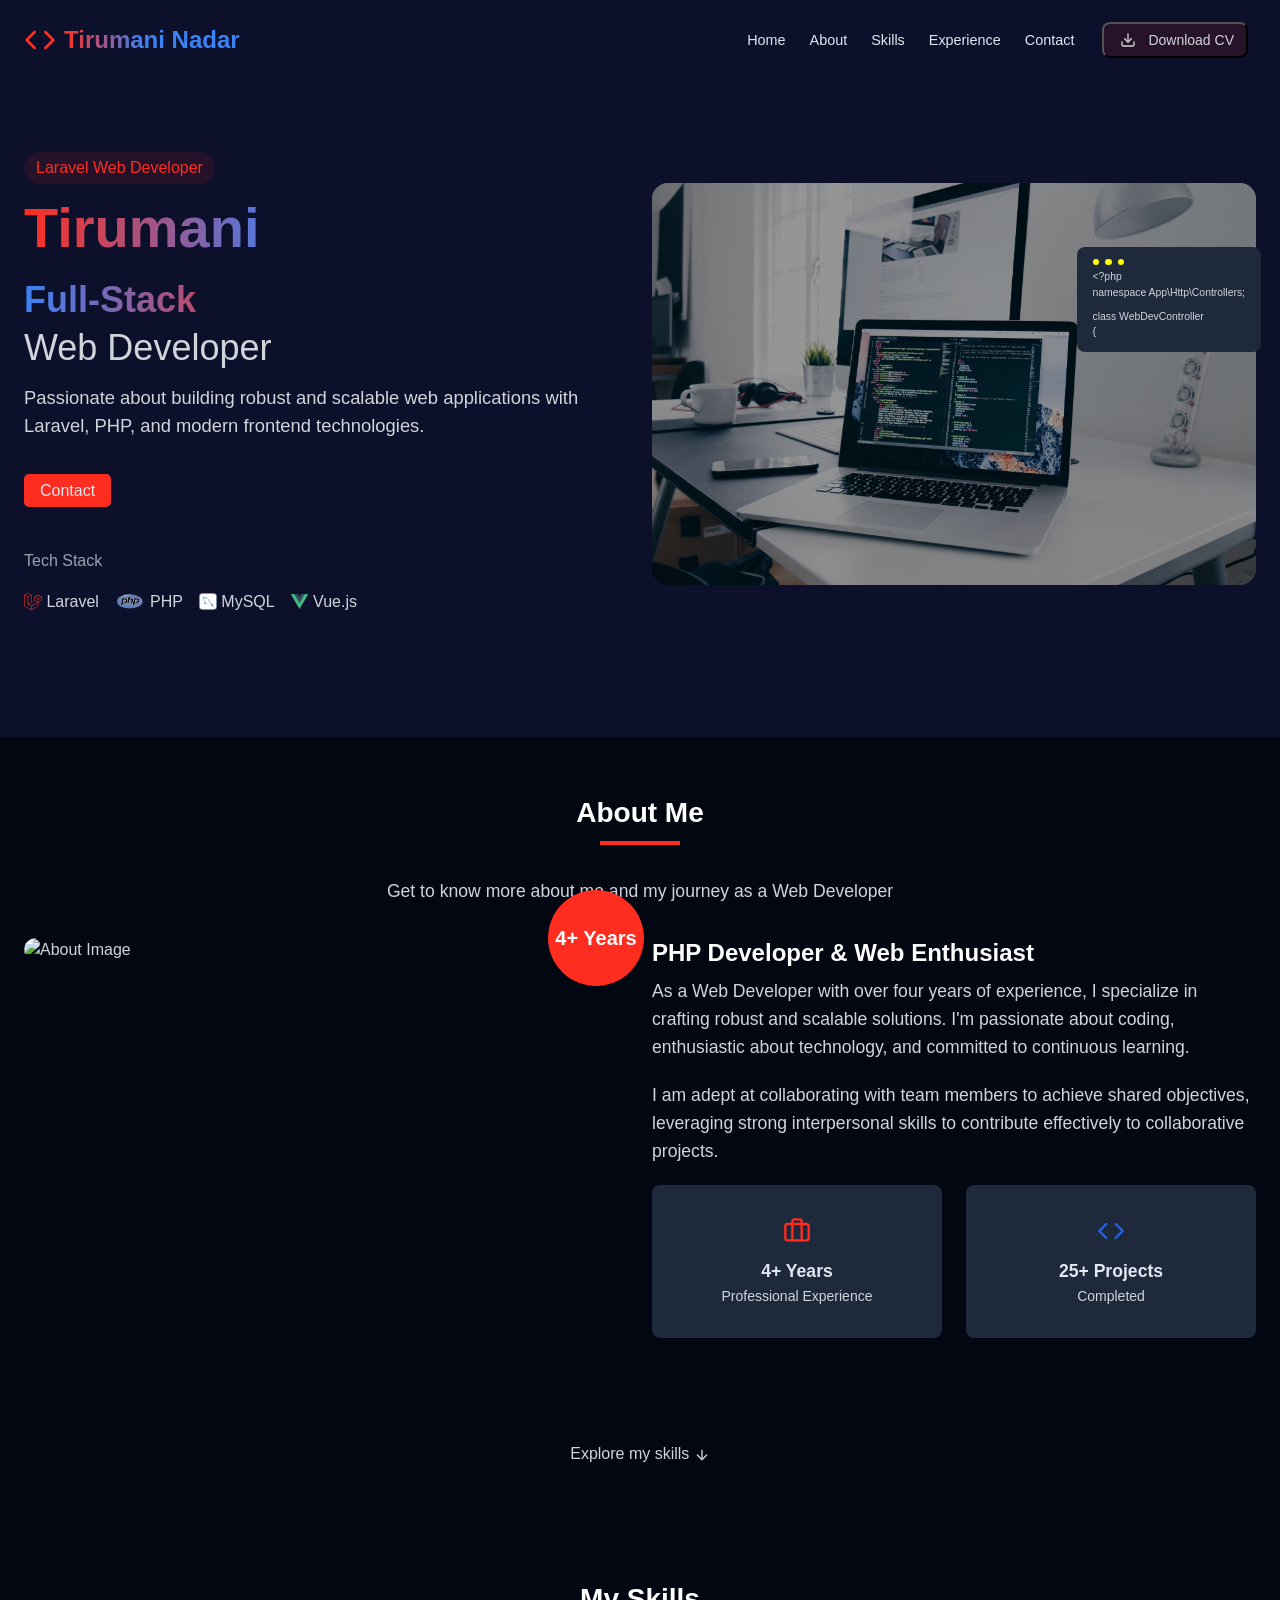
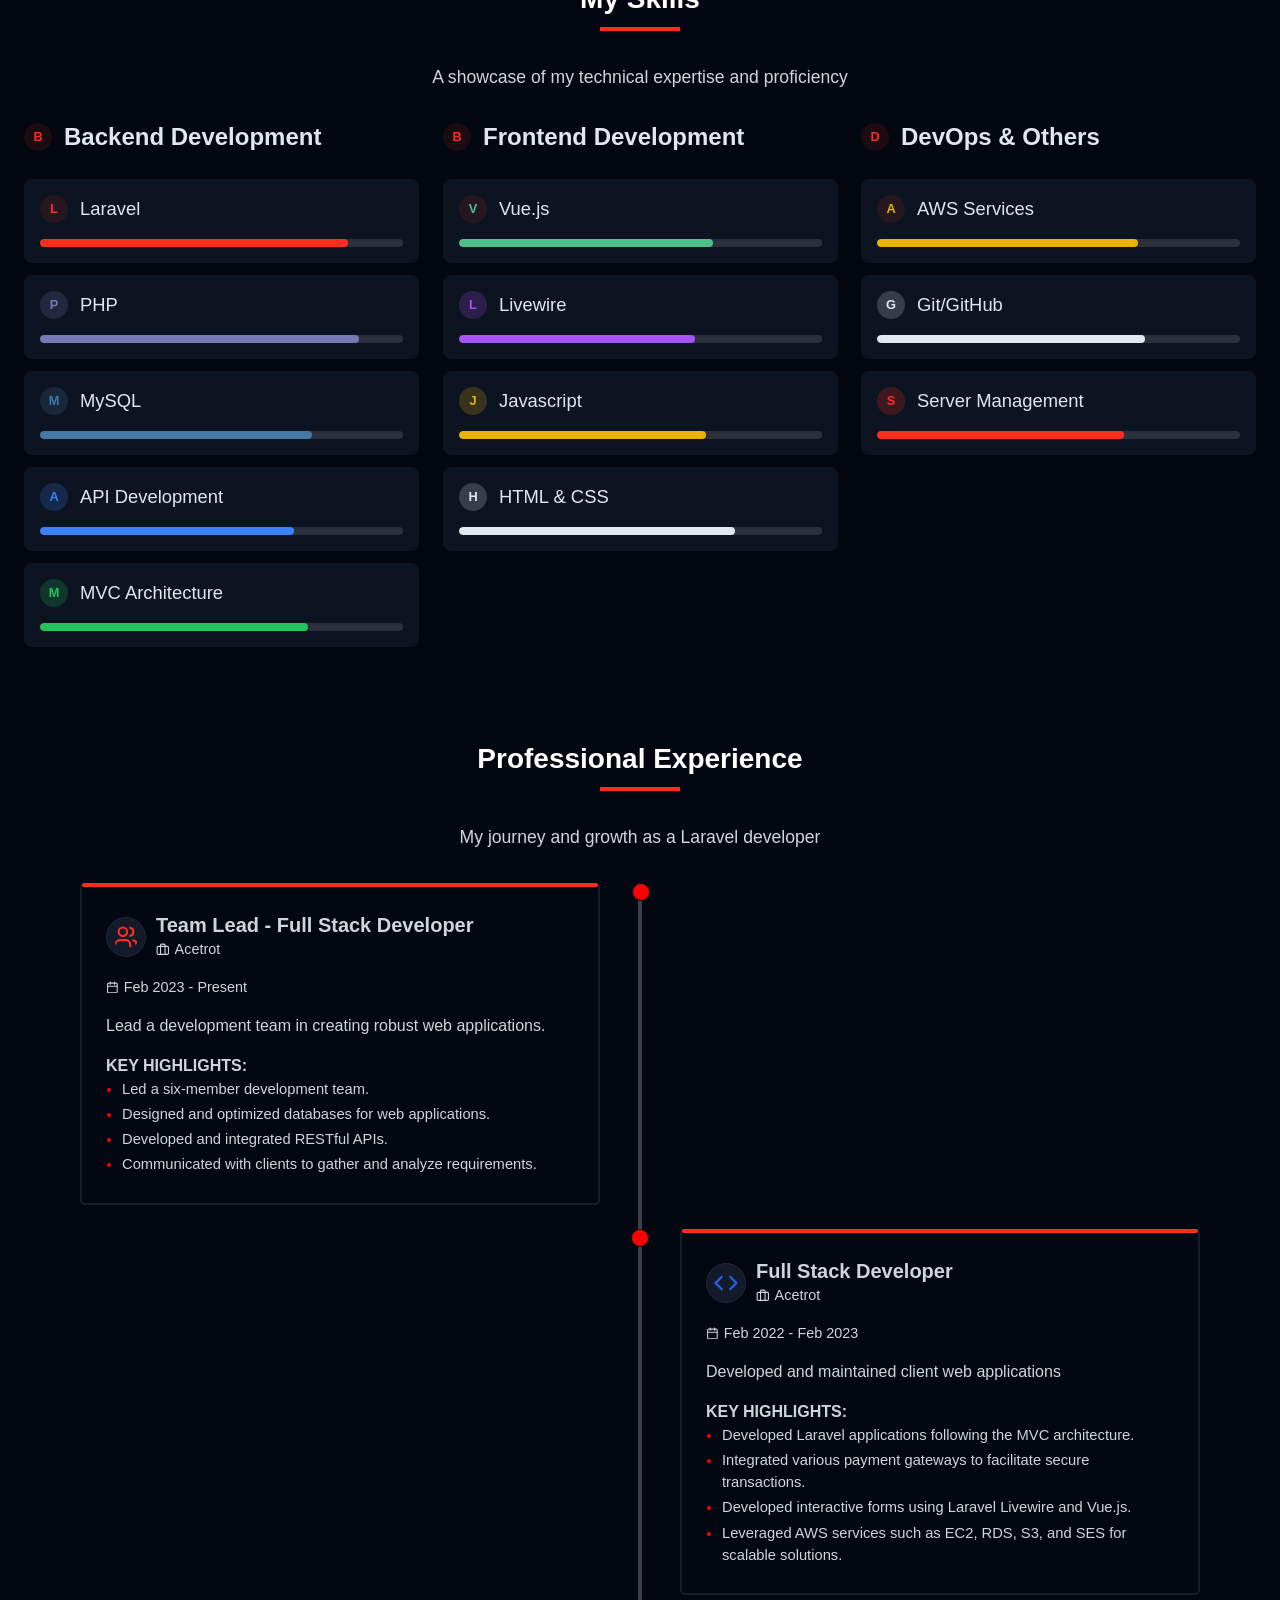
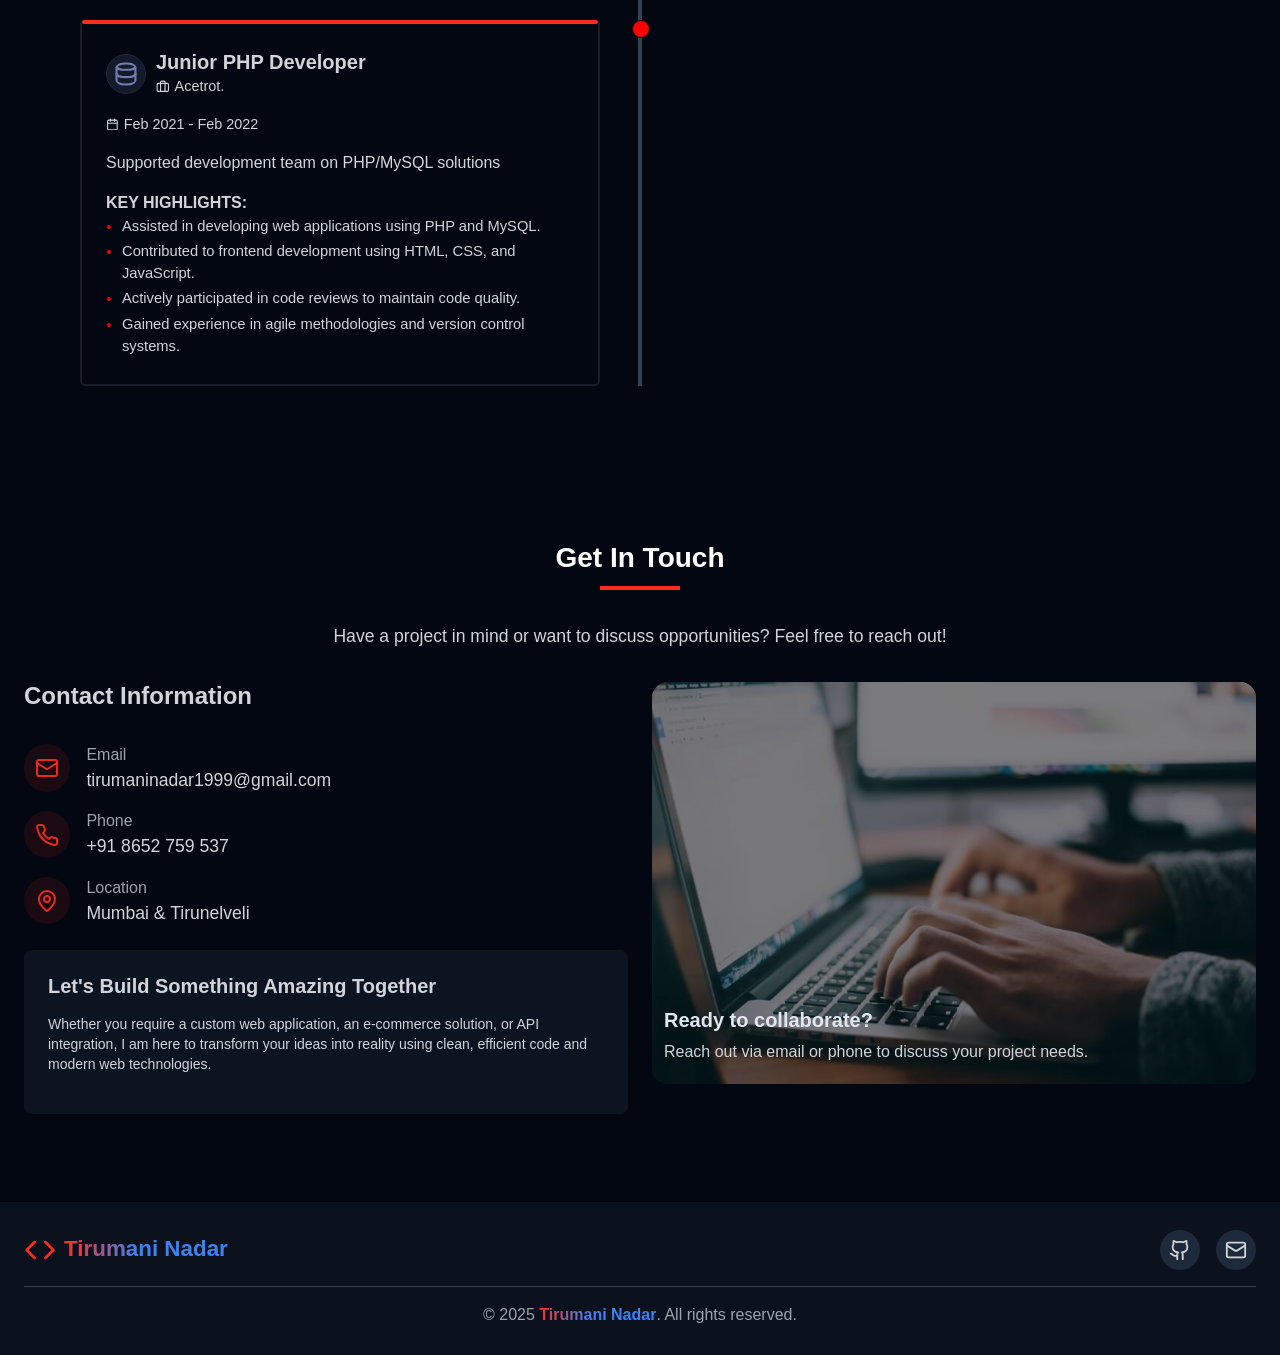
==== commit 477aa0b8: "text fix" ====
--- a/index.html
+++ b/index.html
@@ -264,7 +264,7 @@
                                         <div class="sk_inital bg-sk-light-blue-20">
                                             <span class="text-sk-light-blue-100">M</span>
                                         </div>
-                                        <p class="mb-0">MySql</p>
+                                        <p class="mb-0">MySQL</p>
                                     </div>
                                     <div class="sk_range_div">
                                         <div class="sk_range bg-sk-light-blue-100" style="width: 75%;"></div>
--- a/css/style-mobile.css
+++ b/css/style-mobile.css
@@ -196,4 +196,24 @@
         width: 2.5rem;
         height: 2.5rem;
     }
-}+}
+
+@media (max-width: 768px) {
+
+    .tn_main {
+        font-size: 2.6rem;
+    }
+
+}
+
+@media only screen and (min-width: 768px) and (max-width: 820px) {
+    .tn_main {
+        font-size: 3rem !important;
+    }
+} 
+
+@media only screen and (min-width: 821px) and (max-width: 900px) {
+    .tn_main {
+        font-size: 3rem !important;
+    }
+} 
